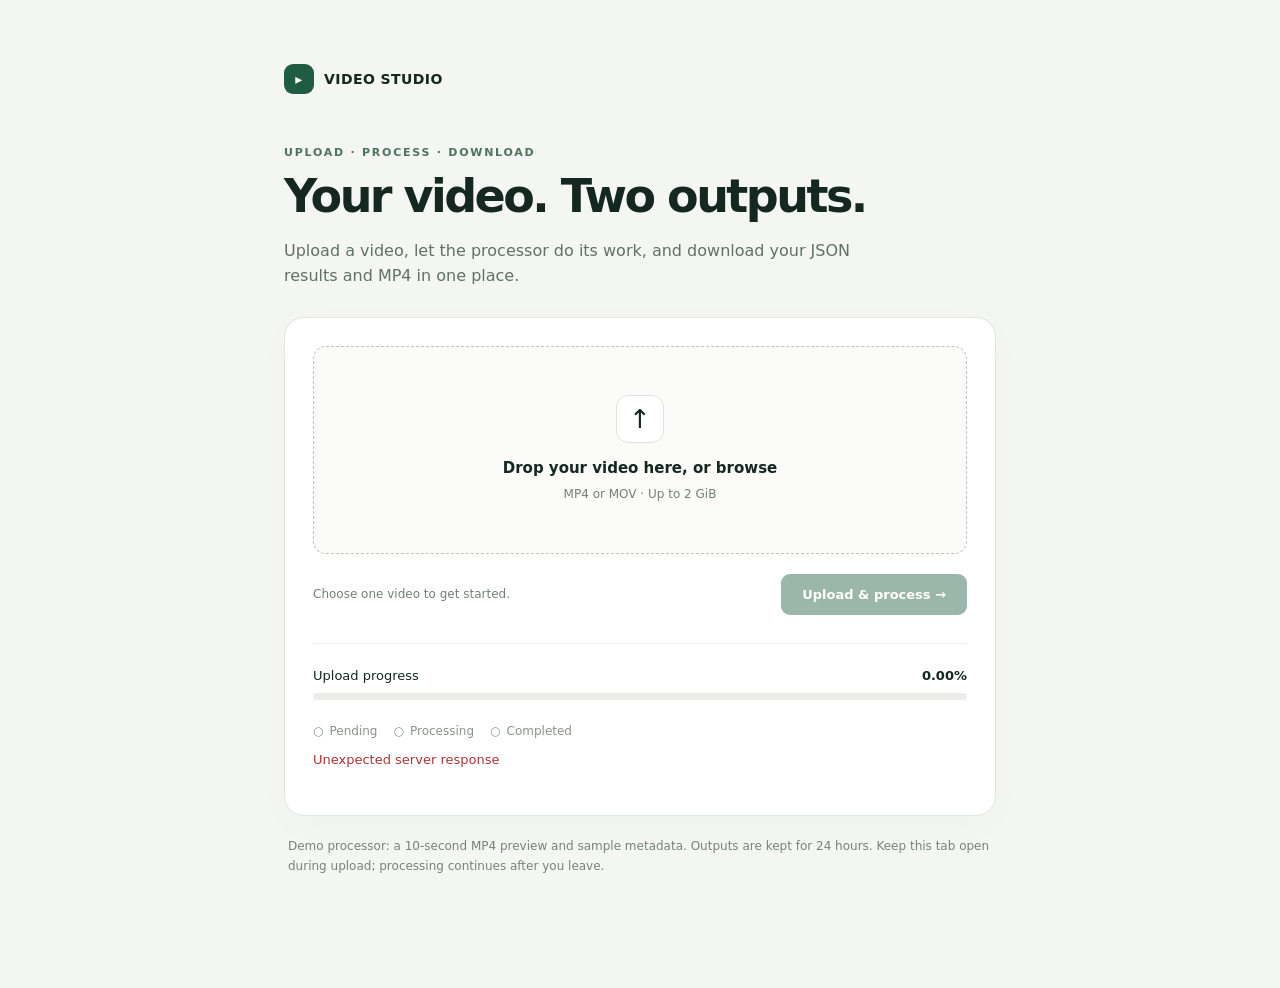
==== static/index.html @ fd56cc26 "changed all files" ====
<!doctype html>
<html lang="en">
<head>
  <meta charset="utf-8">
  <meta name="viewport" content="width=device-width, initial-scale=1">
  <meta name="color-scheme" content="light">
  <title>Video Studio</title>
  <style>
    :root{font-family:Inter,ui-sans-serif,system-ui,-apple-system,BlinkMacSystemFont,"Segoe UI",sans-serif;color:#142721;background:#f3f6f2;font-synthesis:none}
    *{box-sizing:border-box}body{margin:0}main{max-width:760px;margin:64px auto;padding:0 24px 48px}
    header{display:flex;align-items:center;gap:10px;font-size:14px;font-weight:700;letter-spacing:.03em;margin-bottom:52px}
    .mark{display:grid;place-items:center;width:30px;height:30px;background:#1f5d43;color:white;border-radius:9px}
    .eyebrow{font-size:11px;font-weight:700;letter-spacing:.16em;color:#4e735f;text-transform:uppercase}
    h1{font-size:clamp(32px,6vw,46px);letter-spacing:-.055em;line-height:1.1;margin:12px 0 16px;font-weight:650}
    .intro{color:#627069;font-size:16px;line-height:1.6;max-width:570px;margin:0 0 28px}
    .card{background:#fff;border:1px solid #dfe6df;border-radius:20px;padding:28px;box-shadow:0 10px 40px #18352205}
    .drop{display:flex;position:relative;flex-direction:column;align-items:center;justify-content:center;min-height:208px;padding:28px;text-align:center;border:1.5px dashed #b6c9ba;border-radius:13px;background:#fbfcfa;cursor:pointer;transition:background .15s,border-color .15s}
    .drop:hover,.drop.drag{background:#edf5ee;border-color:#1f5d43}.drop:focus-within{outline:3px solid #aacbb4;outline-offset:3px}
    .drop input{position:absolute;inset:0;opacity:0;cursor:pointer;width:100%;height:100%}.drop.disabled{opacity:.65;pointer-events:none}
    .upload-icon{font-size:26px;width:48px;height:48px;border:1px solid #dce6dc;border-radius:12px;display:grid;place-items:center;margin-bottom:16px;background:white}
    .drop strong{font-size:15px;font-weight:600;word-break:break-word}.muted{color:#748077;font-size:12px;line-height:1.6}.drop .muted{margin-top:8px}
    .row{display:flex;justify-content:space-between;align-items:center;gap:16px;margin-top:20px;flex-wrap:wrap}
    button,.download{border:0;background:#235f45;color:#fff;padding:13px 21px;border-radius:9px;font:inherit;font-size:13px;font-weight:600;cursor:pointer;text-decoration:none;display:inline-block}
    button:hover,.download:hover{background:#174a33}button:disabled{opacity:.45;cursor:not-allowed}button:focus-visible,a:focus-visible{outline:3px solid #85b99b;outline-offset:3px}
    #work{margin-top:28px;border-top:1px solid #edf0ec;padding-top:24px}.progress-label{font-size:13px;display:flex;justify-content:space-between;gap:12px;margin-bottom:10px}
    progress{appearance:none;width:100%;height:7px;border:0;display:block;border-radius:20px;overflow:hidden;background:#e9eee8}progress::-webkit-progress-bar{background:#e9eee8}progress::-webkit-progress-value{background:#397657;border-radius:20px}progress::-moz-progress-bar{background:#397657;border-radius:20px}
    .steps{display:flex;gap:16px;flex-wrap:wrap;margin:24px 0 12px;color:#8a948d;font-size:12px}.steps span::before{content:'○';margin-right:6px}.steps .active{color:#285e40;font-weight:650}.steps .done::before{content:'✓'}
    #status{font-size:13px;line-height:1.6;overflow-wrap:anywhere}#status.error{color:#ae3434}#downloads{display:flex;gap:10px;margin-top:20px;flex-wrap:wrap}.download.secondary{background:#edf3ed;color:#285d42}.download.secondary:hover{background:#ddeadd}
    #job{font:11px ui-monospace,monospace;color:#8b948e;overflow-wrap:anywhere;margin:16px 0 0}footer{font-size:12px;color:#77837a;line-height:1.7;margin-top:20px;padding:0 4px}
    [hidden]{display:none!important}@media(max-width:520px){main{margin-top:28px;padding:0 16px 32px}header{margin-bottom:36px}.card{padding:20px}.row button{width:100%}.row>.muted{order:2}.drop{min-height:190px}}
  </style>
</head>
<body>
<main>
  <header><span class="mark" aria-hidden="true">▸</span> VIDEO STUDIO</header>
  <p class="eyebrow">Upload · Process · Download</p>
  <h1>Your video. Two outputs.</h1>
  <p class="intro">Upload a video, let the processor do its work, and download your JSON results and MP4 in one place.</p>
  <section class="card" aria-label="Video upload">
    <label class="drop" id="drop">
      <span class="upload-icon" aria-hidden="true">↑</span>
      <strong id="filename">Drop your video here, or browse</strong>
      <span class="muted" id="filehint">MP4 or MOV · Up to 2 GiB</span>
      <input id="file" type="file" accept=".mp4,.mov,video/mp4,video/quicktime" aria-label="Choose an MP4 or MOV video">
    </label>
    <div class="row"><span class="muted" id="selection">Choose one video to get started.</span><button id="start" disabled>Upload & process →</button></div>
    <section id="work" hidden aria-label="Job progress">
      <div class="progress-label"><span id="upload-label">Upload progress</span><strong id="percentage">0.00%</strong></div>
      <progress id="bar" max="100" value="0" aria-label="Video upload progress"></progress>
      <div class="steps"><span id="pending">Pending</span><span id="processing">Processing</span><span id="completed">Completed</span></div>
      <div id="status" role="status" aria-live="polite"></div>
      <div id="downloads" hidden><a id="json" class="download secondary" download="result.json">↓ Download JSON</a><a id="mp4" class="download" download="processed_video.mp4">↓ Download MP4</a></div>
      <p id="job"></p>
    </section>
  </section>
  <footer>Demo processor: a 10-second MP4 preview and sample metadata. Outputs are kept for <span id="retention">24 hours</span>. Keep this tab open during upload; processing continues after you leave.</footer>
</main>
<script>
'use strict';
const $ = id => document.getElementById(id);
const sleep = ms => new Promise(resolve => setTimeout(resolve, ms));
let selected = null, busy = false, currentJob = null;
let limits = {max_upload_bytes: 2147483648, chunk_bytes: 10485760, retention_seconds:86400};
const storageKey = 'video-studio-job-v1';
function remember(value) { try { localStorage.setItem(storageKey, JSON.stringify(value)); } catch {} }
function recall() { try { return JSON.parse(localStorage.getItem(storageKey)); } catch { return null; } }
function forget() { try { localStorage.removeItem(storageKey); } catch {} }
function message(text, error=false) { $('status').textContent=text; $('status').className=error?'error':''; }
function percent(bytes,total) { const value=Math.min(100, bytes/total*100); $('bar').value=value; $('percentage').textContent=value.toFixed(2)+'%'; }
function setBusy(value) { busy=value; $('file').disabled=value; $('drop').classList.toggle('disabled',value); $('start').disabled=value||!selected; }
function step(state) { for(const name of ['pending','processing','completed']) { $(name).className=name===state?'active':''; } if(state==='completed') for(const name of ['pending','processing','completed']) $(name).classList.add('done'); }
function showJob(id) { currentJob=id; $('job').textContent='Job '+id; $('work').hidden=false; }
function choose(file) {
  if(busy||!file) return;
  $('work').hidden=false;
  if(!/\.(mp4|mov)$/i.test(file.name)||file.size===0||file.size>limits.max_upload_bytes) {
    selected=null; $('start').disabled=true; message('Choose a non-empty MP4 or MOV file up to 2 GiB.',true); return;
  }
  selected=file; $('filename').textContent=file.name; $('filehint').textContent=(file.size/1024**2).toFixed(2)+' MiB';
  $('selection').textContent='Ready to upload'; $('start').disabled=false;
  message('Ready to upload your video.');
}
$('file').addEventListener('change',event=>choose(event.target.files[0]));
for(const type of ['dragenter','dragover']) $('drop').addEventListener(type,event=>{event.preventDefault();if(!busy)$('drop').classList.add('drag');});
for(const type of ['dragleave','drop']) $('drop').addEventListener(type,event=>{event.preventDefault();$('drop').classList.remove('drag');});
$('drop').addEventListener('drop',event=>choose(event.dataTransfer.files[0]));
// Prevent dropping a file outside the box from navigating away from an active job.
window.addEventListener('dragover',event=>event.preventDefault());
window.addEventListener('drop',event=>event.preventDefault());
async function api(url,options={}) {
  const response=await fetch(url,{credentials:'same-origin',signal:AbortSignal.timeout(15000),...options});
  let body; try { body=await response.json(); } catch { body={detail:'Unexpected server response'}; }
  if(!response.ok) { const error=new Error(typeof body.detail==='string'?body.detail:'Request failed ('+response.status+')');error.status=response.status;throw error; }
  return body;
}
function sendChunk(file,id,offset,end) {
  return new Promise((resolve,reject)=>{
    const xhr=new XMLHttpRequest();
    xhr.open('POST','/api/upload?job_id='+encodeURIComponent(id)+'&offset='+offset);
    xhr.setRequestHeader('Content-Type','application/octet-stream');
    xhr.timeout=240000;
    xhr.upload.onprogress=event=>{if(event.lengthComputable)percent(offset+event.loaded,file.size);};
    xhr.onload=()=>{
      let result;try{result=JSON.parse(xhr.responseText);}catch{result={detail:'Unexpected upload response'};}
      if(xhr.status>=200&&xhr.status<300)resolve(result);
      else{const error=new Error(typeof result.detail==='string'?result.detail:'Upload rejected');error.status=xhr.status;reject(error);}
    };
    xhr.onerror=()=>reject(new Error('Network interrupted'));
    xhr.ontimeout=()=>reject(new Error('Upload chunk timed out'));
    xhr.send(file.slice(offset,end));
  });
}
async function uploadFile(file,id,initialOffset) {
  let offset=initialOffset, failures=0;
  while(offset<file.size) {
    percent(offset,file.size); message('Uploading your video…');
    try {
      const result=await sendChunk(file,id,offset,Math.min(offset+limits.chunk_bytes,file.size));
      offset=result.received; failures=0;
    } catch(error) {
      if(error.status&&error.status<500&&error.status!==409)throw error;
      if(++failures>5)throw new Error('Upload interrupted. Select the same file and click Retry upload to resume.');
      message('Connection interrupted. Checking saved bytes before retry '+failures+' of 5…');
      await sleep(Math.min(1000*2**failures,10000));
      // Response loss does not imply write failure: reconcile before resending bytes.
      try {
        const saved=await api('/api/status/'+id);
        if(saved.status==='failed')throw Object.assign(new Error(saved.error||'Upload failed'),{terminal:true});
        if(saved.phase!=='uploading')return;
        offset=saved.received;
      } catch(checkError) {
        if(checkError.terminal||checkError.status===404||checkError.status===401)throw checkError;
      }
    }
  }
  percent(file.size,file.size);
}
async function poll(id) {
  let failures=0;
  while(true) {
    try {
      const state=await api('/api/status/'+id); failures=0; step(state.status);
      if(state.phase==='uploading') {
        percent(state.received,state.size); message('Upload paused. Select the same file to resume from the saved position.');
        $('start').textContent='Resume upload →'; return;
      }
      percent(1,1); $('upload-label').textContent='Upload complete';
      if(state.status==='completed') {
        message('Completed. Both files are ready to download.'); $('downloads').hidden=false;
        $('json').href='/api/download/'+id+'/json'; $('mp4').href='/api/download/'+id+'/mp4';
        $('start').textContent='Upload another video →'; forget(); return;
      }
      if(state.status==='failed') {forget();throw Object.assign(new Error(state.error||'Processing failed'),{terminal:true});}
      message(state.status==='processing'?'Processing your video. You can leave this page and return later.':'Pending — waiting for the processor.');
    } catch(error) {
      if(error.terminal||error.status===401||error.status===404)throw error;
      if(++failures>15)throw new Error('Cannot reach the server. Reload this page to check the saved job.');
      message('Connection lost. Reconnecting to your job…');
    }
    await sleep(2000);
  }
}
$('start').addEventListener('click',async()=>{
  if(!selected||busy)return;
  setBusy(true);$('downloads').hidden=true;$('upload-label').textContent='Upload progress';step('pending');
  try {
    let saved=recall(), id, offset=0;
    // The user reselects the original file after reload; browsers cannot restore file access.
    if(saved&&saved.name===selected.name&&saved.size===selected.size&&saved.lastModified===selected.lastModified) {
      try {
        const state=await api('/api/status/'+saved.id);
        if(state.phase==='uploading'){id=saved.id;offset=state.received;}
        else if(state.status!=='failed'){showJob(saved.id);await poll(saved.id);return;}
      }
      catch(error){if(error.status!==404)throw error;}
    }
    if(!id) {
      const result=await api('/api/uploads',{method:'POST',headers:{'Content-Type':'application/json'},body:JSON.stringify({filename:selected.name,size:selected.size})});
      id=result.job_id;
    }
    remember({id,name:selected.name,size:selected.size,lastModified:selected.lastModified});showJob(id);
    await uploadFile(selected,id,offset);await poll(id);
  } catch(error) {message(error.message,true);$('start').textContent='Retry upload →';}
  finally {setBusy(false);}
});
(async()=>{
  try {
    limits=await api('/api/config');$('retention').textContent=(limits.retention_seconds/3600).toFixed(1).replace(/\.0$/,'')+' hours';
    const saved=recall();
    if(saved&&/^[0-9a-f-]{36}$/.test(saved.id)) {showJob(saved.id);setBusy(true);await poll(saved.id);}
  } catch(error) {if(error.status===404)forget();$('work').hidden=false;message(error.message,true);}
  finally {setBusy(false);}
})();
</script>
</body>
</html>
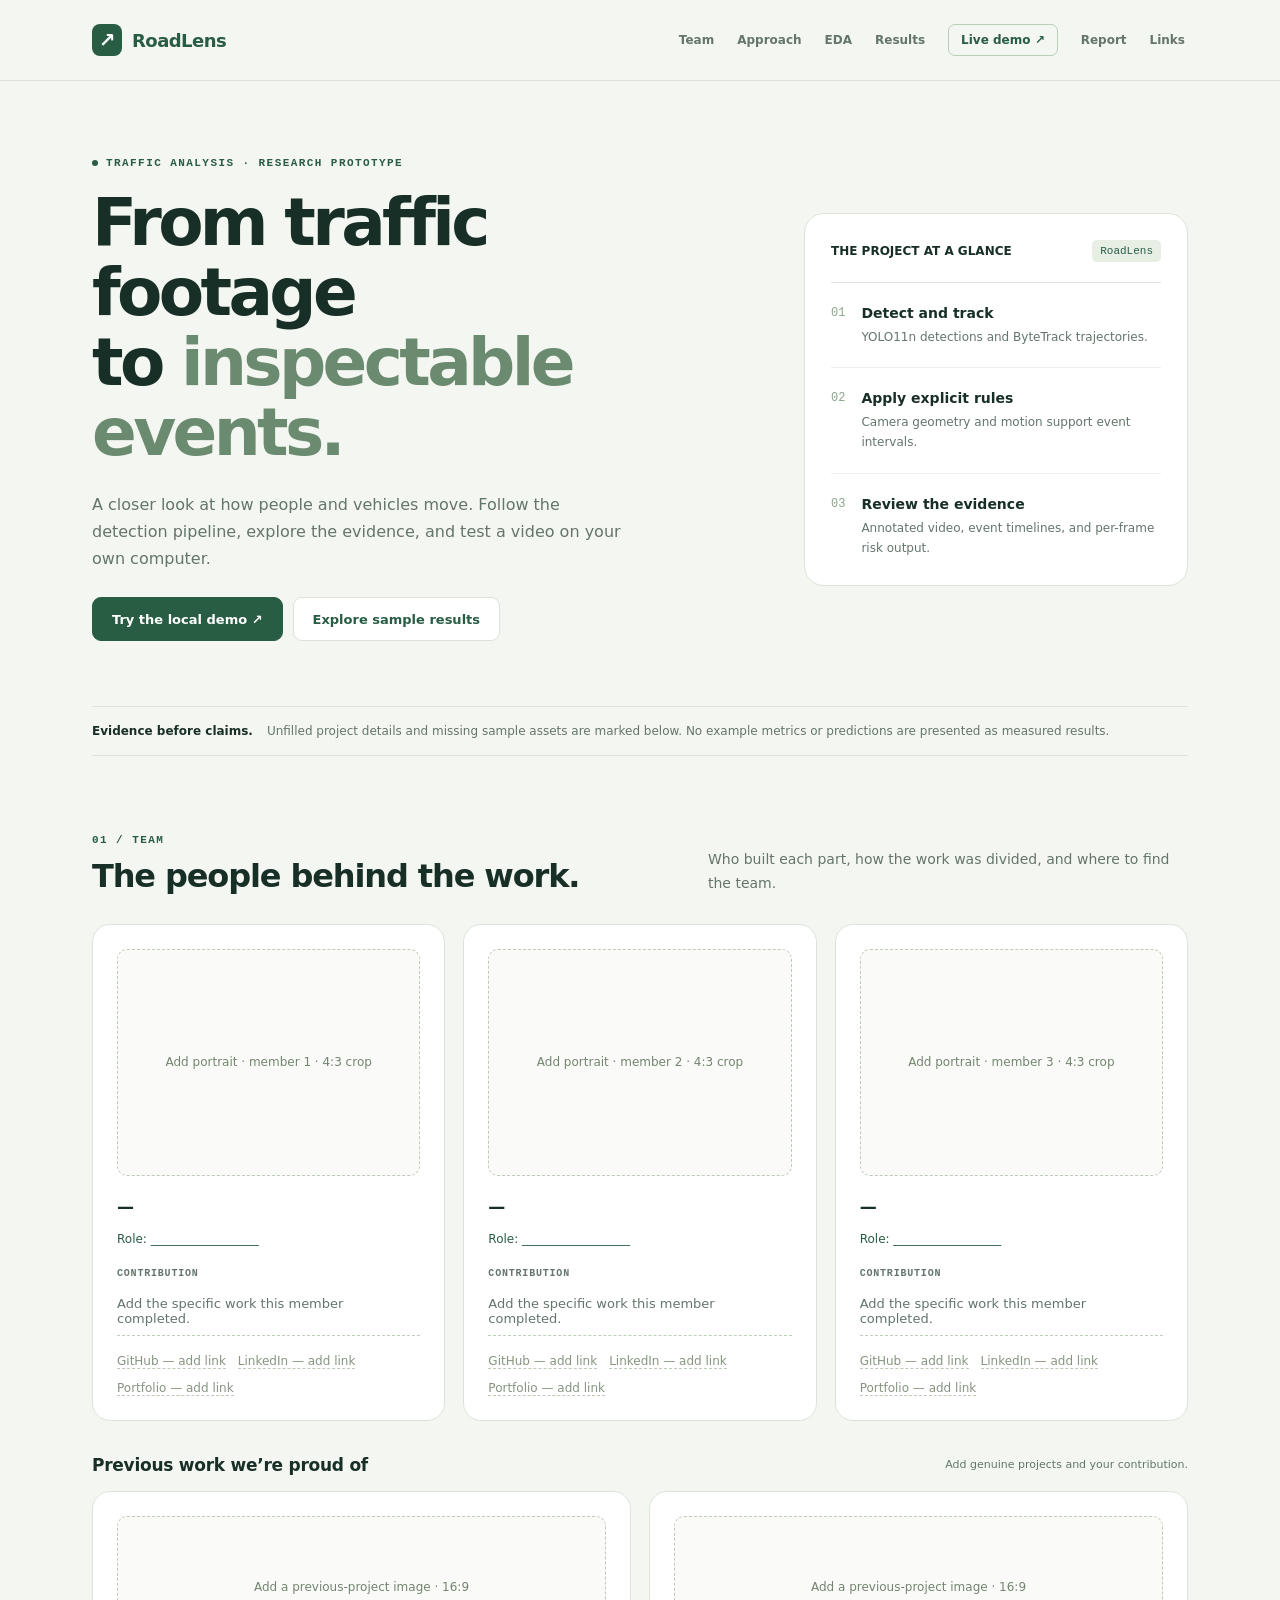
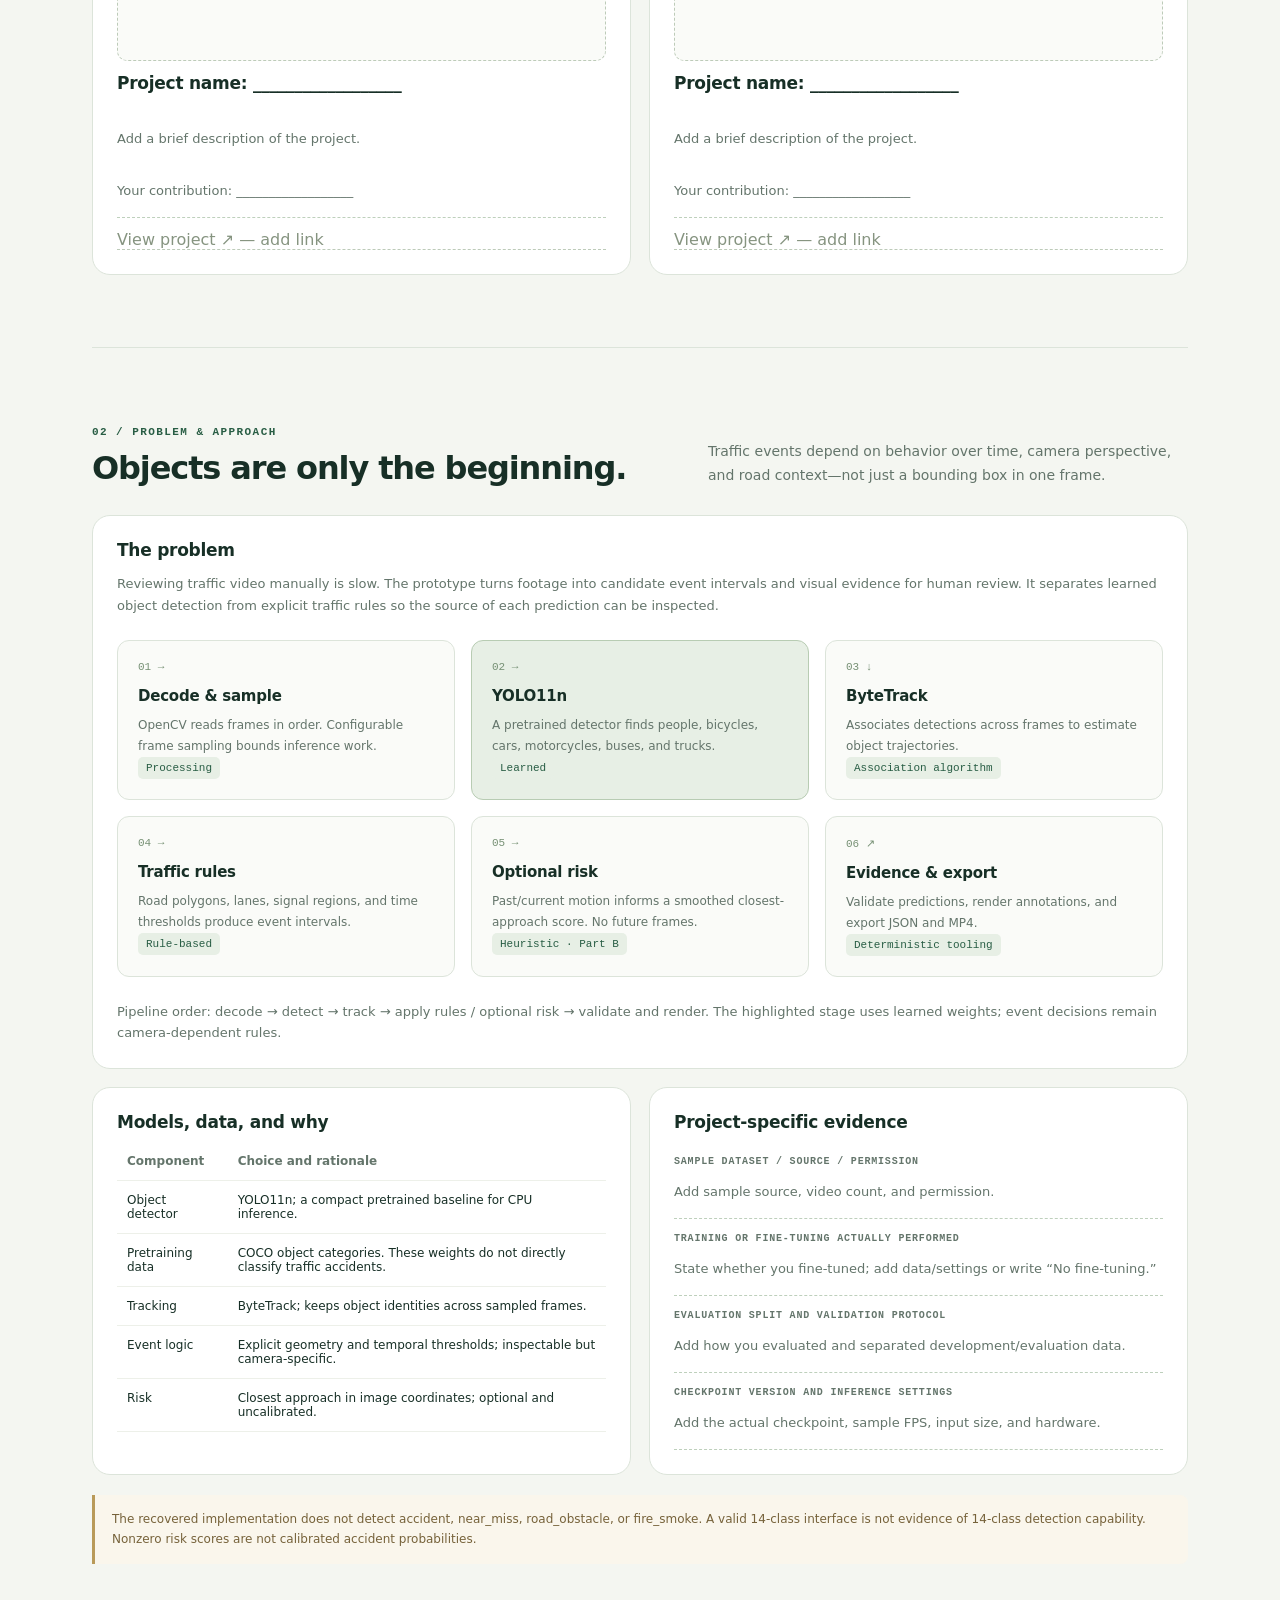
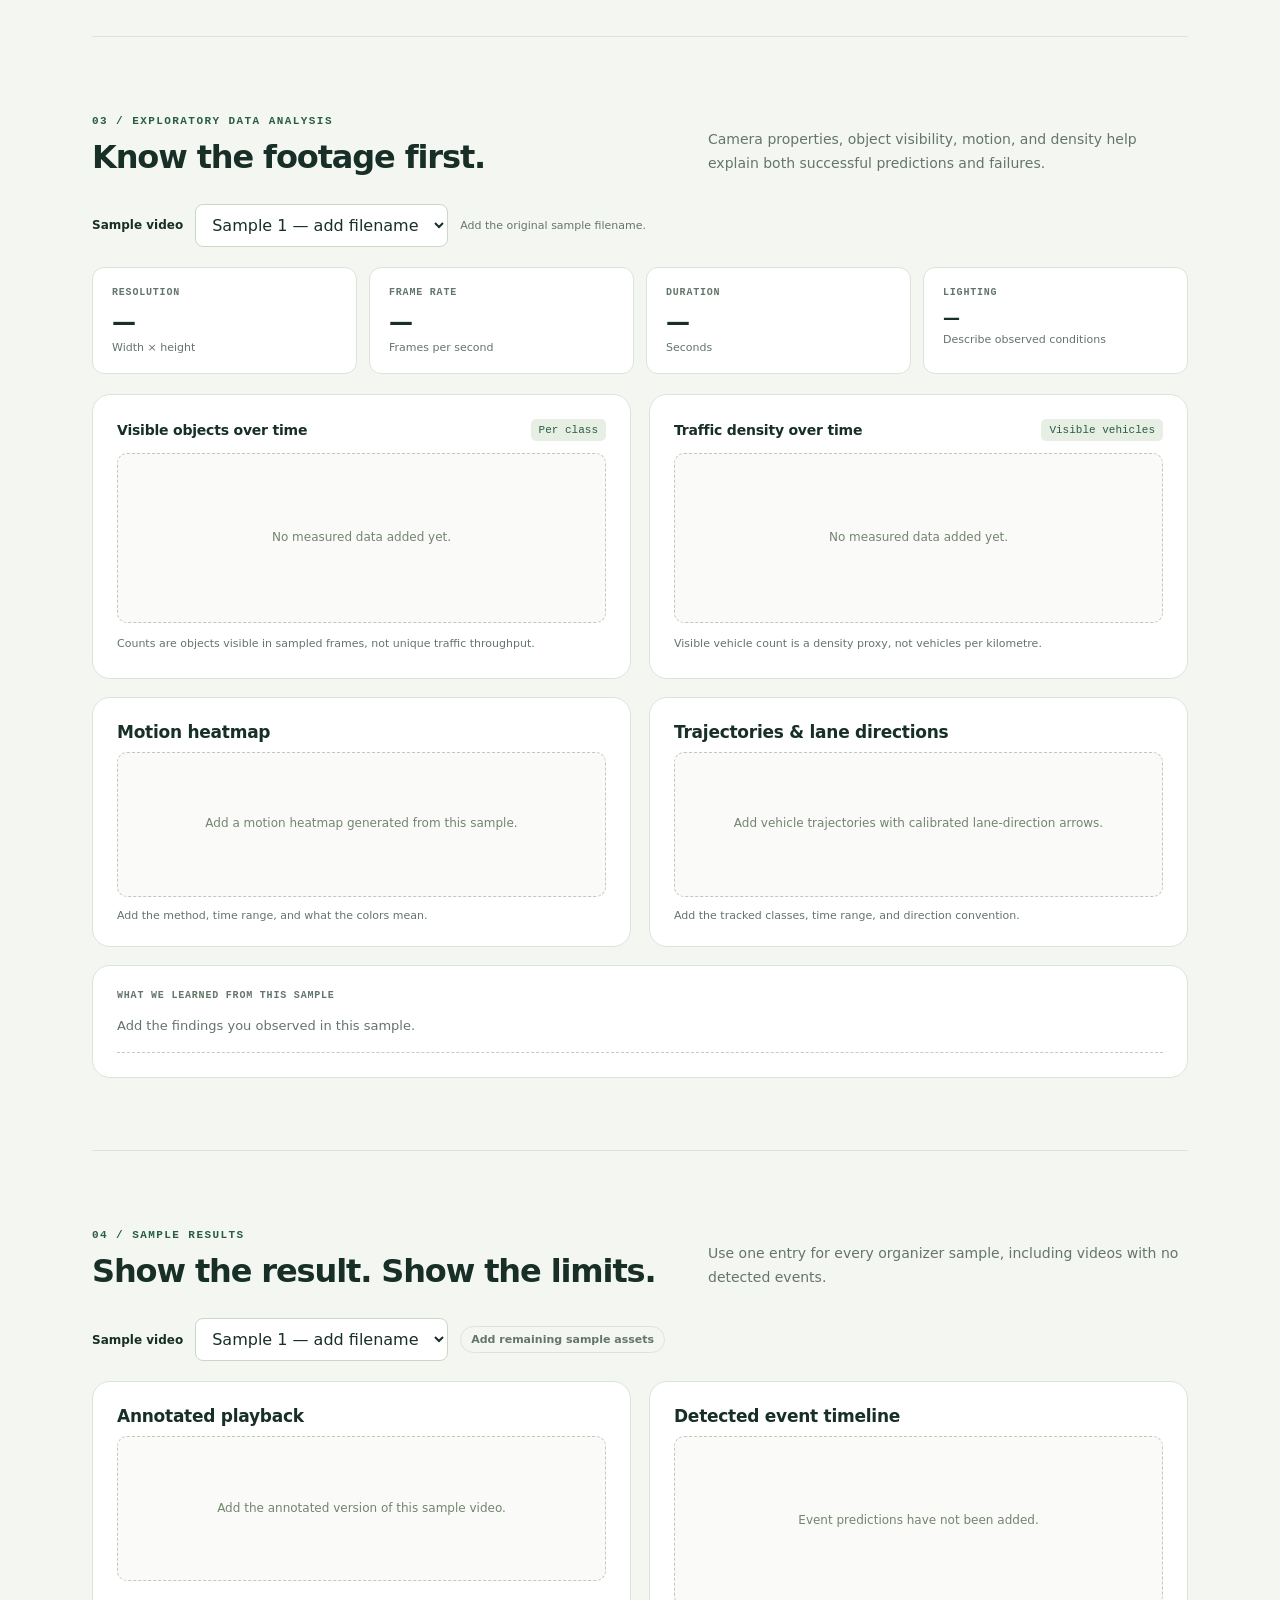
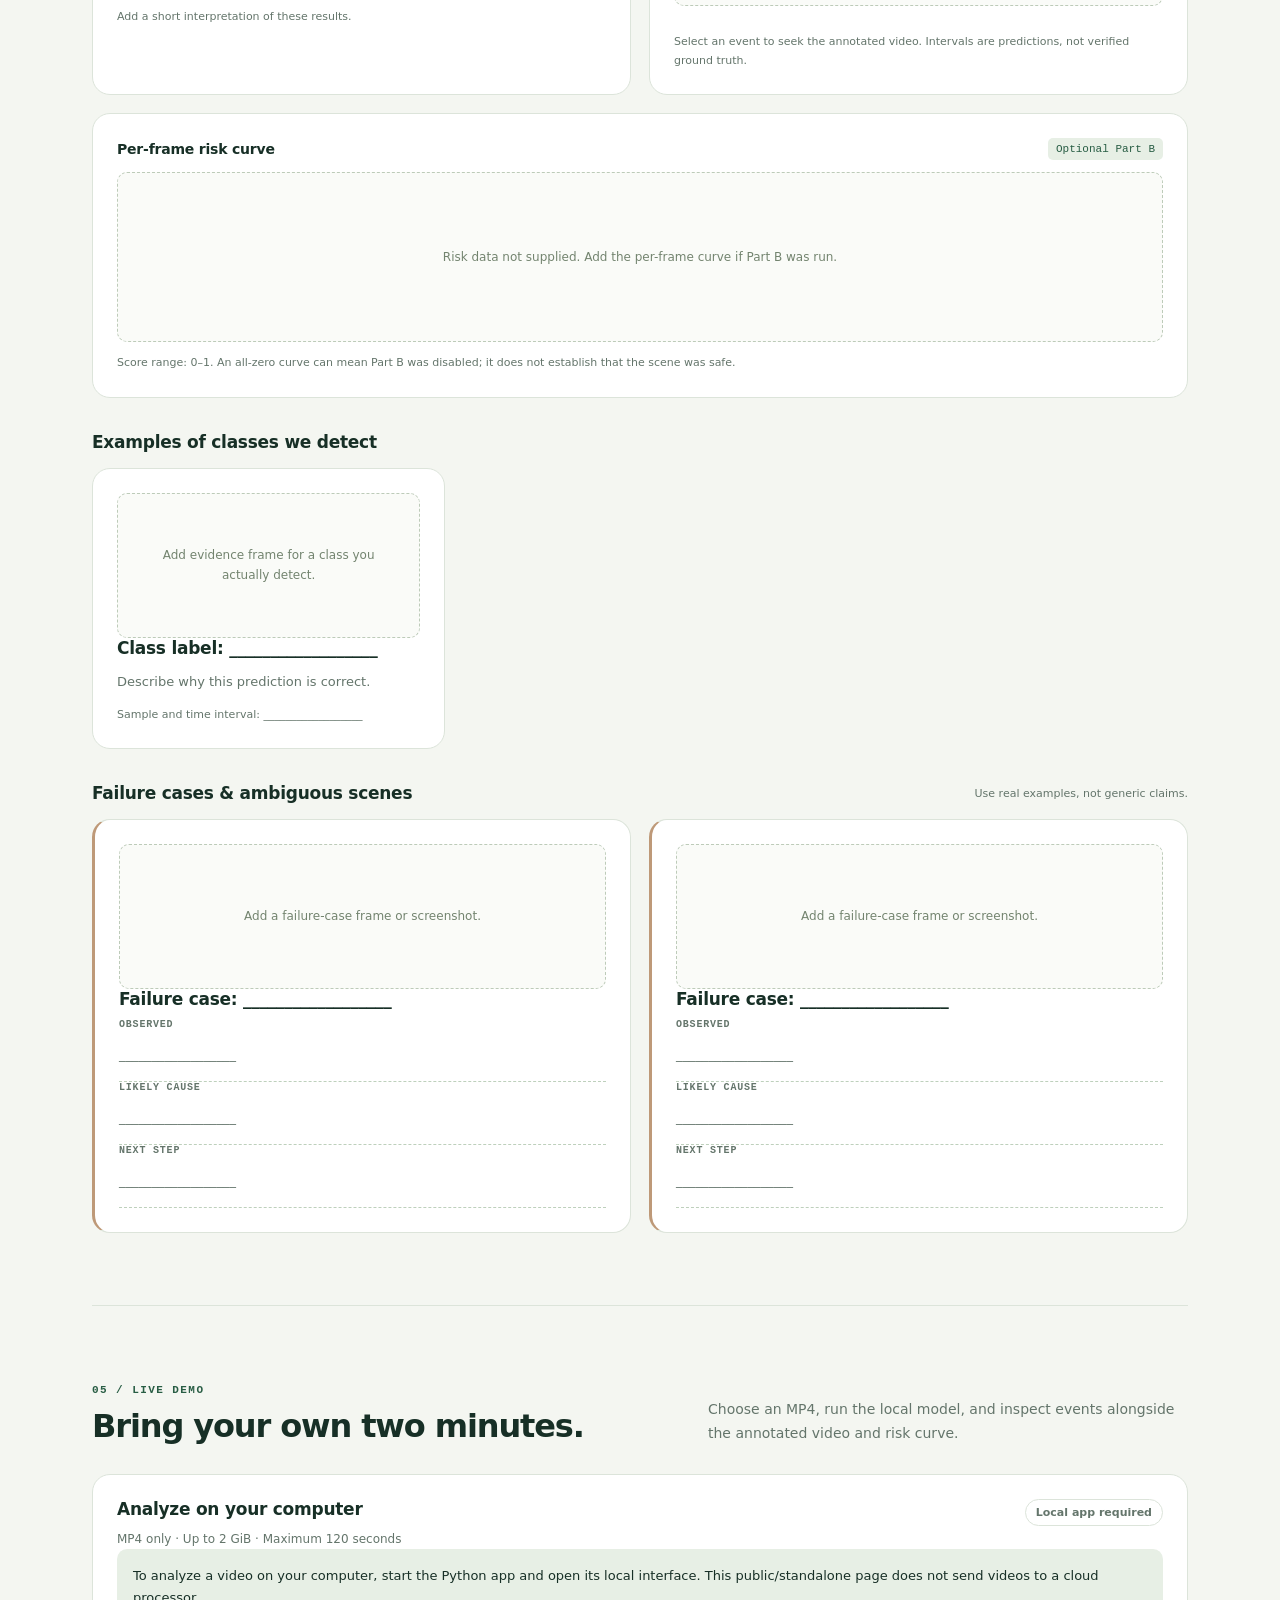
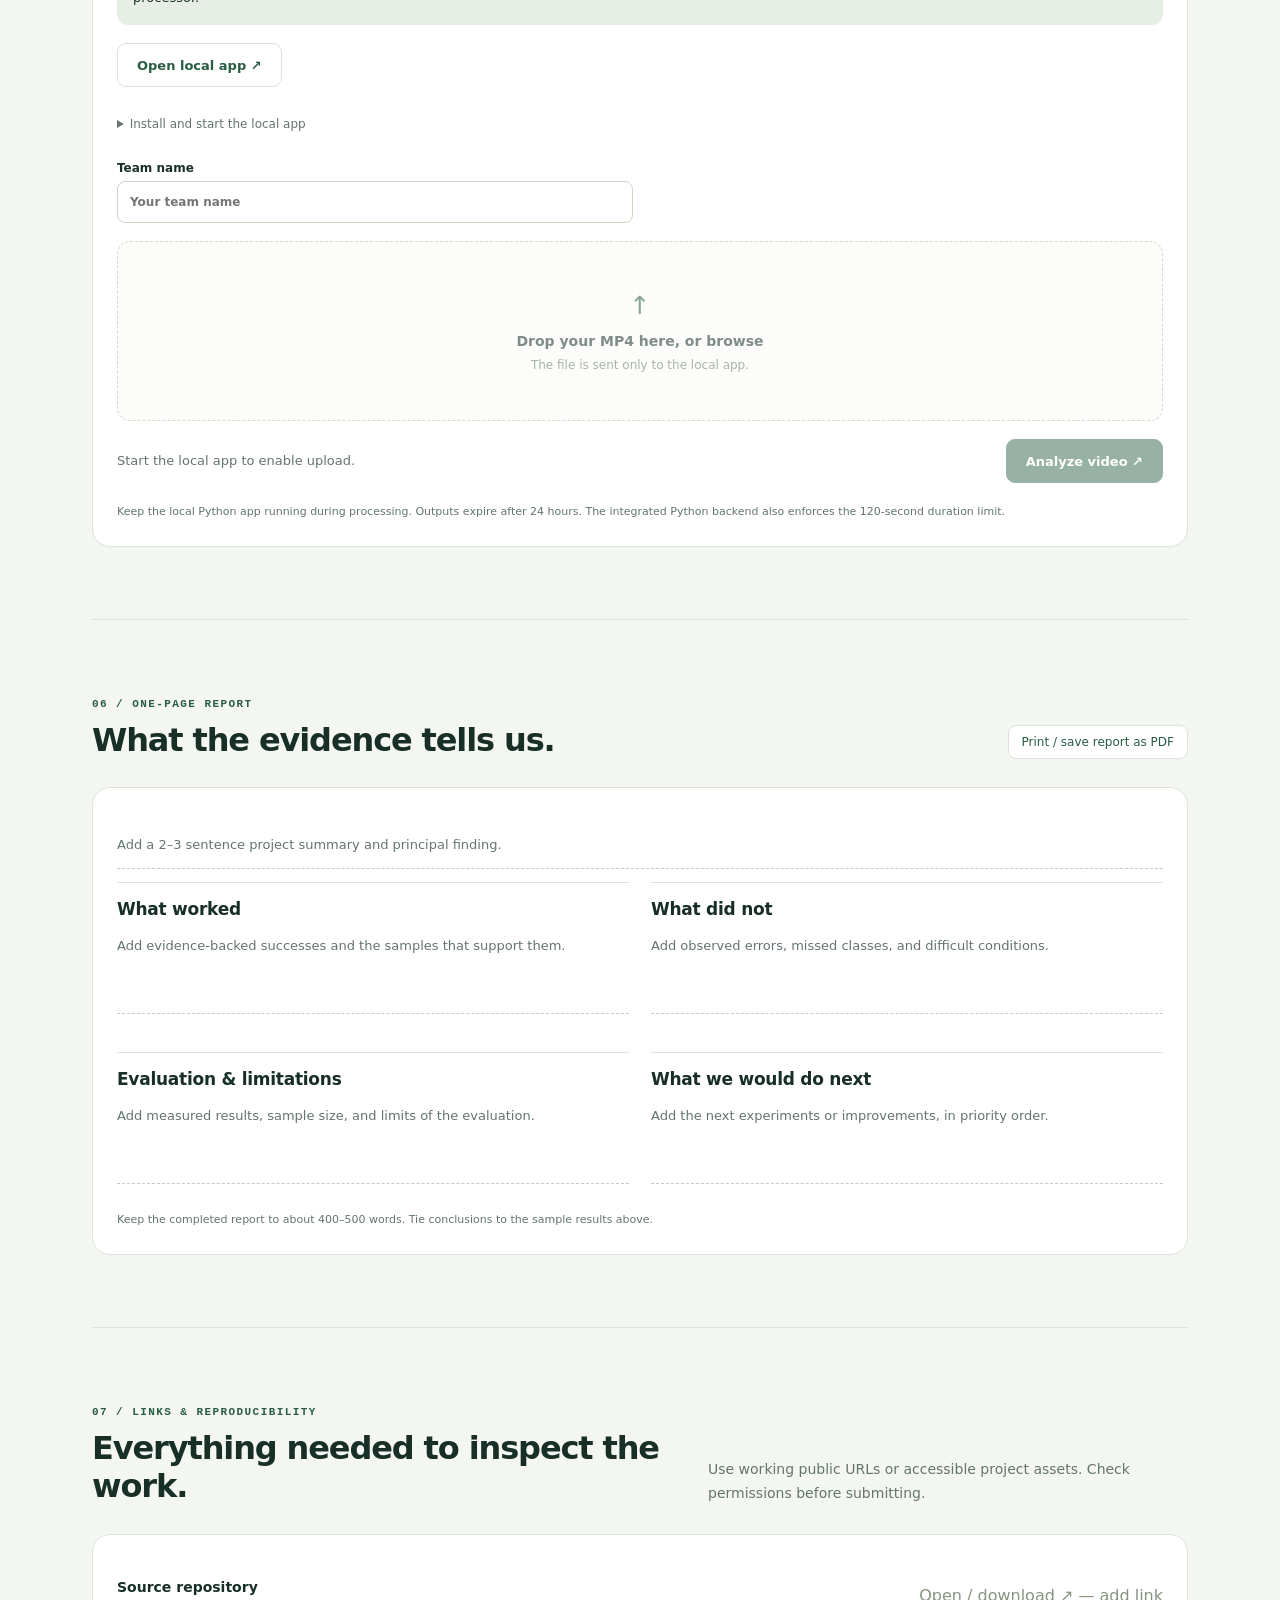
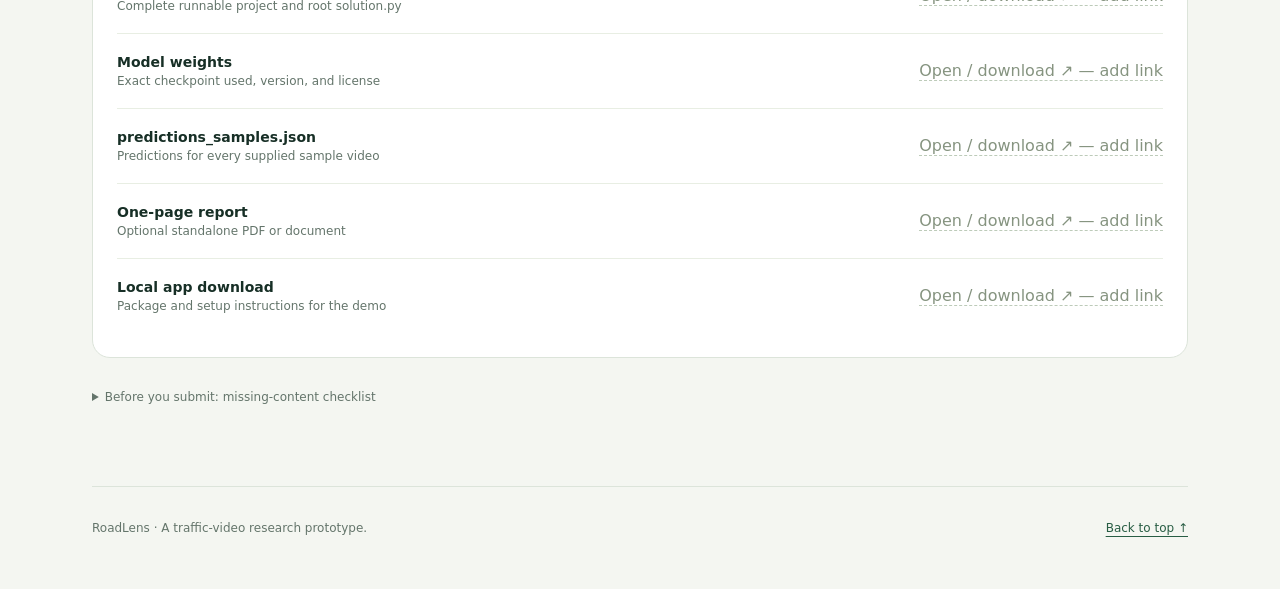
==== commit 469b8d9f: "changed index.html" ====
--- a/static/index.html
+++ b/static/index.html
@@ -1,196 +1,3130 @@
 <!doctype html>
 <html lang="en">
-<head>
-  <meta charset="utf-8">
-  <meta name="viewport" content="width=device-width, initial-scale=1">
-  <meta name="color-scheme" content="light">
-  <title>Video Studio</title>
-  <style>
-    :root{font-family:Inter,ui-sans-serif,system-ui,-apple-system,BlinkMacSystemFont,"Segoe UI",sans-serif;color:#142721;background:#f3f6f2;font-synthesis:none}
-    *{box-sizing:border-box}body{margin:0}main{max-width:760px;margin:64px auto;padding:0 24px 48px}
-    header{display:flex;align-items:center;gap:10px;font-size:14px;font-weight:700;letter-spacing:.03em;margin-bottom:52px}
-    .mark{display:grid;place-items:center;width:30px;height:30px;background:#1f5d43;color:white;border-radius:9px}
-    .eyebrow{font-size:11px;font-weight:700;letter-spacing:.16em;color:#4e735f;text-transform:uppercase}
-    h1{font-size:clamp(32px,6vw,46px);letter-spacing:-.055em;line-height:1.1;margin:12px 0 16px;font-weight:650}
-    .intro{color:#627069;font-size:16px;line-height:1.6;max-width:570px;margin:0 0 28px}
-    .card{background:#fff;border:1px solid #dfe6df;border-radius:20px;padding:28px;box-shadow:0 10px 40px #18352205}
-    .drop{display:flex;position:relative;flex-direction:column;align-items:center;justify-content:center;min-height:208px;padding:28px;text-align:center;border:1.5px dashed #b6c9ba;border-radius:13px;background:#fbfcfa;cursor:pointer;transition:background .15s,border-color .15s}
-    .drop:hover,.drop.drag{background:#edf5ee;border-color:#1f5d43}.drop:focus-within{outline:3px solid #aacbb4;outline-offset:3px}
-    .drop input{position:absolute;inset:0;opacity:0;cursor:pointer;width:100%;height:100%}.drop.disabled{opacity:.65;pointer-events:none}
-    .upload-icon{font-size:26px;width:48px;height:48px;border:1px solid #dce6dc;border-radius:12px;display:grid;place-items:center;margin-bottom:16px;background:white}
-    .drop strong{font-size:15px;font-weight:600;word-break:break-word}.muted{color:#748077;font-size:12px;line-height:1.6}.drop .muted{margin-top:8px}
-    .row{display:flex;justify-content:space-between;align-items:center;gap:16px;margin-top:20px;flex-wrap:wrap}
-    button,.download{border:0;background:#235f45;color:#fff;padding:13px 21px;border-radius:9px;font:inherit;font-size:13px;font-weight:600;cursor:pointer;text-decoration:none;display:inline-block}
-    button:hover,.download:hover{background:#174a33}button:disabled{opacity:.45;cursor:not-allowed}button:focus-visible,a:focus-visible{outline:3px solid #85b99b;outline-offset:3px}
-    #work{margin-top:28px;border-top:1px solid #edf0ec;padding-top:24px}.progress-label{font-size:13px;display:flex;justify-content:space-between;gap:12px;margin-bottom:10px}
-    progress{appearance:none;width:100%;height:7px;border:0;display:block;border-radius:20px;overflow:hidden;background:#e9eee8}progress::-webkit-progress-bar{background:#e9eee8}progress::-webkit-progress-value{background:#397657;border-radius:20px}progress::-moz-progress-bar{background:#397657;border-radius:20px}
-    .steps{display:flex;gap:16px;flex-wrap:wrap;margin:24px 0 12px;color:#8a948d;font-size:12px}.steps span::before{content:'○';margin-right:6px}.steps .active{color:#285e40;font-weight:650}.steps .done::before{content:'✓'}
-    #status{font-size:13px;line-height:1.6;overflow-wrap:anywhere}#status.error{color:#ae3434}#downloads{display:flex;gap:10px;margin-top:20px;flex-wrap:wrap}.download.secondary{background:#edf3ed;color:#285d42}.download.secondary:hover{background:#ddeadd}
-    #job{font:11px ui-monospace,monospace;color:#8b948e;overflow-wrap:anywhere;margin:16px 0 0}footer{font-size:12px;color:#77837a;line-height:1.7;margin-top:20px;padding:0 4px}
-    [hidden]{display:none!important}@media(max-width:520px){main{margin-top:28px;padding:0 16px 32px}header{margin-bottom:36px}.card{padding:20px}.row button{width:100%}.row>.muted{order:2}.drop{min-height:190px}}
-  </style>
-</head>
-<body>
-<main>
-  <header><span class="mark" aria-hidden="true">▸</span> VIDEO STUDIO</header>
-  <p class="eyebrow">Upload · Process · Download</p>
-  <h1>Your video. Two outputs.</h1>
-  <p class="intro">Upload a video, let the processor do its work, and download your JSON results and MP4 in one place.</p>
-  <section class="card" aria-label="Video upload">
-    <label class="drop" id="drop">
-      <span class="upload-icon" aria-hidden="true">↑</span>
-      <strong id="filename">Drop your video here, or browse</strong>
-      <span class="muted" id="filehint">MP4 or MOV · Up to 2 GiB</span>
-      <input id="file" type="file" accept=".mp4,.mov,video/mp4,video/quicktime" aria-label="Choose an MP4 or MOV video">
-    </label>
-    <div class="row"><span class="muted" id="selection">Choose one video to get started.</span><button id="start" disabled>Upload & process →</button></div>
-    <section id="work" hidden aria-label="Job progress">
-      <div class="progress-label"><span id="upload-label">Upload progress</span><strong id="percentage">0.00%</strong></div>
-      <progress id="bar" max="100" value="0" aria-label="Video upload progress"></progress>
-      <div class="steps"><span id="pending">Pending</span><span id="processing">Processing</span><span id="completed">Completed</span></div>
-      <div id="status" role="status" aria-live="polite"></div>
-      <div id="downloads" hidden><a id="json" class="download secondary" download="result.json">↓ Download JSON</a><a id="mp4" class="download" download="processed_video.mp4">↓ Download MP4</a></div>
-      <p id="job"></p>
-    </section>
-  </section>
-  <footer>Demo processor: a 10-second MP4 preview and sample metadata. Outputs are kept for <span id="retention">24 hours</span>. Keep this tab open during upload; processing continues after you leave.</footer>
-</main>
-<script>
-'use strict';
-const $ = id => document.getElementById(id);
-const sleep = ms => new Promise(resolve => setTimeout(resolve, ms));
-let selected = null, busy = false, currentJob = null;
-let limits = {max_upload_bytes: 2147483648, chunk_bytes: 10485760, retention_seconds:86400};
-const storageKey = 'video-studio-job-v1';
-function remember(value) { try { localStorage.setItem(storageKey, JSON.stringify(value)); } catch {} }
-function recall() { try { return JSON.parse(localStorage.getItem(storageKey)); } catch { return null; } }
-function forget() { try { localStorage.removeItem(storageKey); } catch {} }
-function message(text, error=false) { $('status').textContent=text; $('status').className=error?'error':''; }
-function percent(bytes,total) { const value=Math.min(100, bytes/total*100); $('bar').value=value; $('percentage').textContent=value.toFixed(2)+'%'; }
-function setBusy(value) { busy=value; $('file').disabled=value; $('drop').classList.toggle('disabled',value); $('start').disabled=value||!selected; }
-function step(state) { for(const name of ['pending','processing','completed']) { $(name).className=name===state?'active':''; } if(state==='completed') for(const name of ['pending','processing','completed']) $(name).classList.add('done'); }
-function showJob(id) { currentJob=id; $('job').textContent='Job '+id; $('work').hidden=false; }
-function choose(file) {
-  if(busy||!file) return;
-  $('work').hidden=false;
-  if(!/\.(mp4|mov)$/i.test(file.name)||file.size===0||file.size>limits.max_upload_bytes) {
-    selected=null; $('start').disabled=true; message('Choose a non-empty MP4 or MOV file up to 2 GiB.',true); return;
-  }
-  selected=file; $('filename').textContent=file.name; $('filehint').textContent=(file.size/1024**2).toFixed(2)+' MiB';
-  $('selection').textContent='Ready to upload'; $('start').disabled=false;
-  message('Ready to upload your video.');
-}
-$('file').addEventListener('change',event=>choose(event.target.files[0]));
-for(const type of ['dragenter','dragover']) $('drop').addEventListener(type,event=>{event.preventDefault();if(!busy)$('drop').classList.add('drag');});
-for(const type of ['dragleave','drop']) $('drop').addEventListener(type,event=>{event.preventDefault();$('drop').classList.remove('drag');});
-$('drop').addEventListener('drop',event=>choose(event.dataTransfer.files[0]));
-// Prevent dropping a file outside the box from navigating away from an active job.
-window.addEventListener('dragover',event=>event.preventDefault());
-window.addEventListener('drop',event=>event.preventDefault());
-async function api(url,options={}) {
-  const response=await fetch(url,{credentials:'same-origin',signal:AbortSignal.timeout(15000),...options});
-  let body; try { body=await response.json(); } catch { body={detail:'Unexpected server response'}; }
-  if(!response.ok) { const error=new Error(typeof body.detail==='string'?body.detail:'Request failed ('+response.status+')');error.status=response.status;throw error; }
-  return body;
-}
-function sendChunk(file,id,offset,end) {
-  return new Promise((resolve,reject)=>{
-    const xhr=new XMLHttpRequest();
-    xhr.open('POST','/api/upload?job_id='+encodeURIComponent(id)+'&offset='+offset);
-    xhr.setRequestHeader('Content-Type','application/octet-stream');
-    xhr.timeout=240000;
-    xhr.upload.onprogress=event=>{if(event.lengthComputable)percent(offset+event.loaded,file.size);};
-    xhr.onload=()=>{
-      let result;try{result=JSON.parse(xhr.responseText);}catch{result={detail:'Unexpected upload response'};}
-      if(xhr.status>=200&&xhr.status<300)resolve(result);
-      else{const error=new Error(typeof result.detail==='string'?result.detail:'Upload rejected');error.status=xhr.status;reject(error);}
-    };
-    xhr.onerror=()=>reject(new Error('Network interrupted'));
-    xhr.ontimeout=()=>reject(new Error('Upload chunk timed out'));
-    xhr.send(file.slice(offset,end));
-  });
-}
-async function uploadFile(file,id,initialOffset) {
-  let offset=initialOffset, failures=0;
-  while(offset<file.size) {
-    percent(offset,file.size); message('Uploading your video…');
-    try {
-      const result=await sendChunk(file,id,offset,Math.min(offset+limits.chunk_bytes,file.size));
-      offset=result.received; failures=0;
-    } catch(error) {
-      if(error.status&&error.status<500&&error.status!==409)throw error;
-      if(++failures>5)throw new Error('Upload interrupted. Select the same file and click Retry upload to resume.');
-      message('Connection interrupted. Checking saved bytes before retry '+failures+' of 5…');
-      await sleep(Math.min(1000*2**failures,10000));
-      // Response loss does not imply write failure: reconcile before resending bytes.
-      try {
-        const saved=await api('/api/status/'+id);
-        if(saved.status==='failed')throw Object.assign(new Error(saved.error||'Upload failed'),{terminal:true});
-        if(saved.phase!=='uploading')return;
-        offset=saved.received;
-      } catch(checkError) {
-        if(checkError.terminal||checkError.status===404||checkError.status===401)throw checkError;
-      }
-    }
-  }
-  percent(file.size,file.size);
-}
-async function poll(id) {
-  let failures=0;
-  while(true) {
-    try {
-      const state=await api('/api/status/'+id); failures=0; step(state.status);
-      if(state.phase==='uploading') {
-        percent(state.received,state.size); message('Upload paused. Select the same file to resume from the saved position.');
-        $('start').textContent='Resume upload →'; return;
-      }
-      percent(1,1); $('upload-label').textContent='Upload complete';
-      if(state.status==='completed') {
-        message('Completed. Both files are ready to download.'); $('downloads').hidden=false;
-        $('json').href='/api/download/'+id+'/json'; $('mp4').href='/api/download/'+id+'/mp4';
-        $('start').textContent='Upload another video →'; forget(); return;
-      }
-      if(state.status==='failed') {forget();throw Object.assign(new Error(state.error||'Processing failed'),{terminal:true});}
-      message(state.status==='processing'?'Processing your video. You can leave this page and return later.':'Pending — waiting for the processor.');
-    } catch(error) {
-      if(error.terminal||error.status===401||error.status===404)throw error;
-      if(++failures>15)throw new Error('Cannot reach the server. Reload this page to check the saved job.');
-      message('Connection lost. Reconnecting to your job…');
-    }
-    await sleep(2000);
-  }
-}
-$('start').addEventListener('click',async()=>{
-  if(!selected||busy)return;
-  setBusy(true);$('downloads').hidden=true;$('upload-label').textContent='Upload progress';step('pending');
-  try {
-    let saved=recall(), id, offset=0;
-    // The user reselects the original file after reload; browsers cannot restore file access.
-    if(saved&&saved.name===selected.name&&saved.size===selected.size&&saved.lastModified===selected.lastModified) {
-      try {
-        const state=await api('/api/status/'+saved.id);
-        if(state.phase==='uploading'){id=saved.id;offset=state.received;}
-        else if(state.status!=='failed'){showJob(saved.id);await poll(saved.id);return;}
-      }
-      catch(error){if(error.status!==404)throw error;}
-    }
-    if(!id) {
-      const result=await api('/api/uploads',{method:'POST',headers:{'Content-Type':'application/json'},body:JSON.stringify({filename:selected.name,size:selected.size})});
-      id=result.job_id;
-    }
-    remember({id,name:selected.name,size:selected.size,lastModified:selected.lastModified});showJob(id);
-    await uploadFile(selected,id,offset);await poll(id);
-  } catch(error) {message(error.message,true);$('start').textContent='Retry upload →';}
-  finally {setBusy(false);}
-});
-(async()=>{
-  try {
-    limits=await api('/api/config');$('retention').textContent=(limits.retention_seconds/3600).toFixed(1).replace(/\.0$/,'')+' hours';
-    const saved=recall();
-    if(saved&&/^[0-9a-f-]{36}$/.test(saved.id)) {showJob(saved.id);setBusy(true);await poll(saved.id);}
-  } catch(error) {if(error.status===404)forget();$('work').hidden=false;message(error.message,true);}
-  finally {setBusy(false);}
-})();
-</script>
-</body>
+  <head>
+    <meta charset="utf-8" />
+    <meta name="viewport" content="width=device-width,initial-scale=1" />
+    <meta name="color-scheme" content="light" />
+    <meta
+      name="description"
+      content="RoadLens traffic-video analysis: team, methodology, exploratory analysis, sample results, local demo, and report."
+    />
+    <title>RoadLens · Traffic video, explained</title>
+    <style>
+      :root {
+        --paper: #f4f6f1;
+        --white: #fff;
+        --ink: #172f26;
+        --muted: #64756b;
+        --line: #dce4da;
+        --green: #285d44;
+        --light: #e7efe5;
+        --gold: #bc8c43;
+        --danger: #a63835;
+        --radius: 18px;
+        font-family:
+          Inter,
+          ui-sans-serif,
+          system-ui,
+          -apple-system,
+          BlinkMacSystemFont,
+          "Segoe UI",
+          sans-serif;
+        color: var(--ink);
+        background: var(--paper);
+        font-synthesis: none;
+      }
+      * {
+        box-sizing: border-box;
+      }
+      html {
+        scroll-behavior: smooth;
+        scroll-padding-top: 100px;
+      }
+      body {
+        margin: 0;
+      }
+      a {
+        color: var(--green);
+        text-underline-offset: 4px;
+      }
+      button,
+      input,
+      select,
+      textarea {
+        font: inherit;
+      }
+      button,
+      a,
+      input,
+      select,
+      textarea,
+      summary {
+        -webkit-tap-highlight-color: transparent;
+      }
+      button:focus-visible,
+      a:focus-visible,
+      input:focus-visible,
+      select:focus-visible,
+      textarea:focus-visible,
+      summary:focus-visible {
+        outline: 3px solid #95bd99;
+        outline-offset: 4px;
+      }
+      button {
+        cursor: pointer;
+      }
+      button:disabled {
+        cursor: not-allowed;
+        opacity: 0.48;
+      }
+      [hidden] {
+        display: none !important;
+      }
+      .wrap {
+        max-width: 1160px;
+        margin: auto;
+        padding: 0 32px;
+      }
+      .skip {
+        position: absolute;
+        left: 12px;
+        top: -60px;
+        z-index: 99;
+        background: white;
+        padding: 12px;
+      }
+      .skip:focus {
+        top: 12px;
+      }
+      .topbar {
+        position: sticky;
+        top: 0;
+        z-index: 20;
+        background: rgba(244, 246, 241, 0.96);
+        border-bottom: 1px solid var(--line);
+      }
+      .navrow {
+        display: flex;
+        justify-content: space-between;
+        align-items: center;
+        gap: 30px;
+        min-height: 80px;
+      }
+      .brand {
+        display: flex;
+        align-items: center;
+        gap: 10px;
+        text-decoration: none;
+        font-weight: 750;
+        letter-spacing: -0.03em;
+        font-size: 18px;
+        white-space: nowrap;
+      }
+      .mark {
+        display: grid;
+        place-items: center;
+        width: 30px;
+        height: 32px;
+        background: var(--green);
+        color: white;
+        border-radius: 8px;
+        font-size: 20px;
+      }
+      .navlinks {
+        display: flex;
+        gap: 23px;
+        align-items: center;
+        overflow: auto;
+        padding: 12px 3px;
+      }
+      .navlinks a {
+        font-size: 12px;
+        font-weight: 650;
+        text-decoration: none;
+        white-space: nowrap;
+        color: var(--muted);
+      }
+      .navlinks a:hover {
+        color: var(--ink);
+      }
+      .navlinks .nav-demo {
+        color: var(--green);
+        border: 1px solid #bbceb9;
+        border-radius: 7px;
+        padding: 8px 12px;
+      }
+      .hero {
+        padding: 76px 0 65px;
+        display: grid;
+        grid-template-columns: 1.25fr 0.75fr;
+        gap: 72px;
+        align-items: center;
+      }
+      .eyebrow,
+      .section-number {
+        font:
+          650 11px ui-monospace,
+          SFMono-Regular,
+          Consolas,
+          monospace;
+        letter-spacing: 0.13em;
+        text-transform: uppercase;
+        color: var(--green);
+      }
+      .eyebrow {
+        display: flex;
+        gap: 8px;
+        align-items: center;
+      }
+      .dot {
+        width: 6px;
+        height: 6px;
+        background: var(--green);
+        border-radius: 50%;
+      }
+      h1 {
+        font-size: clamp(38px, 5.5vw, 66px);
+        letter-spacing: -0.055em;
+        font-weight: 620;
+        line-height: 1.06;
+        margin: 19px 0 23px;
+      }
+      h1 span {
+        color: #6b8b70;
+      }
+      p {
+        line-height: 1.7;
+      }
+      h2 {
+        font-size: 32px;
+        line-height: 1.2;
+        letter-spacing: -0.035em;
+        margin: 10px 0 12px;
+        font-weight: 620;
+      }
+      h3 {
+        font-size: 17px;
+        letter-spacing: -0.015em;
+        margin: 0 0 10px;
+      }
+      h4 {
+        font-size: 13px;
+        margin: 0 0 8px;
+      }
+      .lead {
+        font-size: 16px;
+        color: var(--muted);
+        max-width: 540px;
+        margin: 0 0 25px;
+      }
+      .muted {
+        font-size: 13px;
+        color: var(--muted);
+        line-height: 1.65;
+      }
+      .small {
+        font-size: 11px;
+        color: var(--muted);
+      }
+      .actions {
+        display: flex;
+        gap: 10px;
+        flex-wrap: wrap;
+        align-items: center;
+      }
+      .btn {
+        display: inline-flex;
+        align-items: center;
+        justify-content: center;
+        gap: 8px;
+        border: 1px solid var(--green);
+        background: var(--green);
+        color: #fff;
+        text-decoration: none;
+        border-radius: 9px;
+        padding: 12px 19px;
+        font-size: 13px;
+        font-weight: 650;
+        min-height: 44px;
+      }
+      .btn:hover {
+        background: #1d4935;
+      }
+      .btn.secondary {
+        color: var(--green);
+        border-color: var(--line);
+        background: var(--white);
+      }
+      .btn.secondary:hover {
+        background: var(--light);
+      }
+      .hero-panel {
+        border: 1px solid var(--line);
+        background: var(--white);
+        border-radius: 20px;
+        padding: 26px;
+      }
+      .panel-top {
+        display: flex;
+        align-items: center;
+        justify-content: space-between;
+        padding-bottom: 20px;
+        border-bottom: 1px solid var(--line);
+        font-size: 12px;
+      }
+      .tag {
+        font:
+          11px ui-monospace,
+          monospace;
+        background: var(--light);
+        color: var(--green);
+        padding: 5px 8px;
+        border-radius: 5px;
+        display: inline-block;
+      }
+      .hero-item {
+        display: flex;
+        gap: 16px;
+        align-items: flex-start;
+        padding: 20px 0;
+        border-bottom: 1px solid #edf1eb;
+      }
+      .hero-item:last-child {
+        padding-bottom: 0;
+        border: 0;
+      }
+      .hero-index {
+        font:
+          12px ui-monospace,
+          monospace;
+        color: #8ba48b;
+        padding-top: 3px;
+      }
+      .hero-item strong {
+        font-size: 14px;
+        font-weight: 650;
+      }
+      .hero-item p {
+        font-size: 12px;
+        color: var(--muted);
+        margin: 5px 0 0;
+      }
+      .project-note {
+        display: flex;
+        gap: 14px;
+        align-items: center;
+        border-top: 1px solid var(--line);
+        border-bottom: 1px solid var(--line);
+        padding: 17px 0;
+        font-size: 12px;
+        color: var(--muted);
+      }
+      .project-note strong {
+        color: var(--ink);
+        white-space: nowrap;
+      }
+      .chapter {
+        padding: 72px 0;
+        border-bottom: 1px solid var(--line);
+      }
+      .section-head {
+        display: flex;
+        justify-content: space-between;
+        align-items: flex-end;
+        gap: 28px;
+        margin-bottom: 28px;
+      }
+      .section-head p {
+        max-width: 480px;
+        margin: 0;
+        color: var(--muted);
+        font-size: 14px;
+      }
+      .section-head h2 {
+        margin-bottom: 0;
+      }
+      .grid {
+        display: grid;
+        gap: 18px;
+      }
+      .cols-2 {
+        grid-template-columns: repeat(2, minmax(0, 1fr));
+      }
+      .cols-3 {
+        grid-template-columns: repeat(3, minmax(0, 1fr));
+      }
+      .card {
+        background: var(--white);
+        border: 1px solid var(--line);
+        border-radius: var(--radius);
+        padding: 24px;
+        min-width: 0;
+      }
+      .card p:last-child {
+        margin-bottom: 0;
+      }
+      .field-label {
+        font:
+          600 10px ui-monospace,
+          monospace;
+        letter-spacing: 0.08em;
+        text-transform: uppercase;
+        color: var(--muted);
+        display: block;
+        margin-bottom: 8px;
+      }
+      .blank {
+        min-height: 44px;
+        border-bottom: 1px dashed #bed0bc;
+        padding: 9px 0;
+        color: var(--muted);
+        font-size: 13px;
+      }
+      .empty {
+        border: 1px dashed #bdcbb9;
+        border-radius: 10px;
+        background: #fafbf8;
+        color: #73846f;
+        min-height: 145px;
+        display: flex;
+        align-items: center;
+        justify-content: center;
+        text-align: center;
+        padding: 22px;
+        font-size: 12px;
+        line-height: 1.65;
+      }
+      .portrait {
+        aspect-ratio: 4/3;
+        width: 100%;
+        object-fit: cover;
+        border-radius: 10px;
+        margin-bottom: 21px;
+      }
+      .portrait.empty {
+        min-height: 0;
+      }
+      .member-role {
+        font-size: 12px;
+        color: var(--green);
+        margin: 0 0 18px;
+      }
+      .member-links {
+        display: flex;
+        gap: 12px;
+        flex-wrap: wrap;
+        margin-top: 18px;
+        font-size: 12px;
+      }
+      .missing-link {
+        color: #869480;
+        border-bottom: 1px dashed #bdcbb9;
+      }
+      .member-card h3 {
+        min-height: 22px;
+      }
+      .project-card {
+        display: flex;
+        flex-direction: column;
+        gap: 12px;
+      }
+      .project-card img {
+        width: 100%;
+        aspect-ratio: 16/9;
+        object-fit: cover;
+        border-radius: 8px;
+      }
+      .subhead {
+        margin: 34px 0 16px;
+        display: flex;
+        justify-content: space-between;
+        align-items: center;
+        gap: 16px;
+      }
+      .subhead h3 {
+        margin: 0;
+      }
+      .pipeline {
+        display: grid;
+        grid-template-columns: repeat(3, 1fr);
+        gap: 16px;
+        margin: 24px 0;
+      }
+      .stage {
+        position: relative;
+        border: 1px solid var(--line);
+        border-radius: 12px;
+        padding: 20px;
+        background: #fafbf8;
+      }
+      .stage-number {
+        display: block;
+        font:
+          11px ui-monospace,
+          monospace;
+        color: #769074;
+        margin-bottom: 14px;
+      }
+      .stage p {
+        font-size: 12px;
+        color: var(--muted);
+        margin: 7px 0 0;
+      }
+      .stage.learned {
+        background: var(--light);
+        border-color: #b8ccb3;
+      }
+      .stage h3 {
+        font-size: 15px;
+      }
+      .legend {
+        display: flex;
+        gap: 18px;
+        flex-wrap: wrap;
+        font-size: 12px;
+        color: var(--muted);
+      }
+      .legend span {
+        display: flex;
+        align-items: center;
+        gap: 7px;
+      }
+      .swatch {
+        width: 9px;
+        height: 9px;
+        display: inline-block;
+        border-radius: 3px;
+        background: var(--green);
+      }
+      .model-table,
+      .data-table {
+        width: 100%;
+        border-collapse: collapse;
+        font-size: 12px;
+      }
+      .model-table th,
+      .model-table td,
+      .data-table th,
+      .data-table td {
+        text-align: left;
+        padding: 12px 10px;
+        border-bottom: 1px solid #edf0e9;
+        vertical-align: top;
+      }
+      .model-table th,
+      .data-table th {
+        font-weight: 650;
+        color: var(--muted);
+      }
+      .table-scroll {
+        overflow-x: auto;
+      }
+      .notice {
+        border-left: 3px solid #b99a59;
+        background: #faf6ec;
+        border-radius: 0 8px 8px 0;
+        padding: 14px 17px;
+        color: #76623a;
+        font-size: 12px;
+        line-height: 1.7;
+        margin-top: 20px;
+      }
+      .selector {
+        display: flex;
+        align-items: center;
+        gap: 12px;
+        flex-wrap: wrap;
+        margin-bottom: 20px;
+      }
+      .selector label {
+        font-size: 12px;
+        font-weight: 650;
+      }
+      .control {
+        border: 1px solid #cbd8c6;
+        border-radius: 8px;
+        background: white;
+        color: var(--ink);
+        padding: 10px 12px;
+        min-height: 42px;
+        max-width: 100%;
+      }
+      .selector select {
+        min-width: 235px;
+      }
+      .metric-grid {
+        display: grid;
+        grid-template-columns: repeat(4, 1fr);
+        gap: 12px;
+        margin-bottom: 20px;
+      }
+      .metric {
+        padding: 19px;
+        background: #fff;
+        border: 1px solid var(--line);
+        border-radius: 12px;
+      }
+      .metric strong {
+        display: block;
+        font-size: 24px;
+        letter-spacing: -0.03em;
+        margin-top: 10px;
+        font-weight: 600;
+      }
+      .metric .small {
+        display: block;
+        margin-top: 5px;
+      }
+      .chart-title {
+        display: flex;
+        justify-content: space-between;
+        gap: 16px;
+        align-items: center;
+        margin-bottom: 12px;
+      }
+      .chart-title h3 {
+        font-size: 14px;
+        margin: 0;
+      }
+      .chart {
+        min-height: 170px;
+      }
+      .chart svg {
+        width: 100%;
+        height: auto;
+        display: block;
+      }
+      .chart .empty {
+        min-height: 170px;
+      }
+      .chart-caption {
+        font-size: 11px;
+        color: var(--muted);
+        margin: 12px 0 0;
+      }
+      .figure-image {
+        width: 100%;
+        height: 230px;
+        object-fit: contain;
+        border-radius: 9px;
+        background: #f8faf5;
+      }
+      .visual-grid {
+        margin-top: 18px;
+      }
+      .video {
+        display: block;
+        width: 100%;
+        max-height: 460px;
+        background: #0c1a14;
+        border-radius: 11px;
+      }
+      .result-controls {
+        margin-top: 15px;
+        display: flex;
+        gap: 12px;
+        flex-wrap: wrap;
+      }
+      .status-pill {
+        font-size: 11px;
+        font-weight: 600;
+        color: var(--muted);
+        border: 1px solid var(--line);
+        padding: 6px 10px;
+        border-radius: 20px;
+      }
+      .event-list {
+        max-height: 245px;
+        overflow: auto;
+        margin-top: 15px;
+      }
+      .event-button {
+        display: block;
+        width: 100%;
+        padding: 9px 0;
+        background: none;
+        border: 0;
+        border-bottom: 1px solid #edf0e9;
+        text-align: left;
+        font-size: 12px;
+        color: var(--green);
+      }
+      .event-button:hover {
+        text-decoration: underline;
+      }
+      .class-list {
+        display: flex;
+        gap: 8px;
+        flex-wrap: wrap;
+      }
+      .class-chip {
+        font-size: 11px;
+        background: #edf3e8;
+        border: 1px solid #d7e4d1;
+        padding: 7px 10px;
+        border-radius: 6px;
+      }
+      .class-chip.unsupported {
+        color: #7c7c70;
+        background: #f3f3ef;
+        border-style: dashed;
+      }
+      .field-stack {
+        display: grid;
+        gap: 14px;
+      }
+      .failure {
+        border-left: 3px solid #be9978;
+      }
+      .report-grid {
+        display: grid;
+        grid-template-columns: repeat(2, 1fr);
+        gap: 22px;
+      }
+      .report-box {
+        padding: 16px 0;
+        border-top: 1px solid var(--line);
+      }
+      .report-box .blank {
+        min-height: 85px;
+      }
+      .link-row {
+        display: flex;
+        align-items: center;
+        justify-content: space-between;
+        gap: 20px;
+        padding: 20px 0;
+        border-bottom: 1px solid #e8eee3;
+      }
+      .link-row:last-child {
+        border-bottom: 0;
+      }
+      .link-row strong {
+        display: block;
+        font-size: 14px;
+      }
+      .link-row small {
+        font-size: 12px;
+        color: var(--muted);
+        display: block;
+        margin-top: 4px;
+      }
+      .link-value {
+        font-size: 12px;
+        max-width: 50%;
+        overflow-wrap: anywhere;
+      }
+      .demo-head {
+        display: flex;
+        justify-content: space-between;
+        align-items: flex-start;
+        gap: 20px;
+      }
+      .demo-limits {
+        font-size: 12px;
+        color: var(--muted);
+        margin: 8px 0 22px;
+      }
+      .demo-notice {
+        font-size: 13px;
+        line-height: 1.7;
+        padding: 16px;
+        border-radius: 10px;
+        background: var(--light);
+        margin-bottom: 18px;
+      }
+      .demo-settings {
+        display: grid;
+        grid-template-columns: 1fr 1fr;
+        gap: 14px;
+        margin-bottom: 18px;
+      }
+      .demo-settings label {
+        font-size: 12px;
+        font-weight: 600;
+      }
+      .demo-settings .control {
+        display: block;
+        width: 100%;
+        margin-top: 6px;
+      }
+      details {
+        font-size: 12px;
+        color: var(--muted);
+      }
+      summary {
+        cursor: pointer;
+        padding: 10px 0;
+      }
+      textarea.control {
+        width: 100%;
+        min-height: 170px;
+        font:
+          12px ui-monospace,
+          monospace;
+      }
+      .drop {
+        position: relative;
+        border: 1.5px dashed #a8c0a2;
+        border-radius: 13px;
+        min-height: 180px;
+        background: #fafcf7;
+        display: flex;
+        align-items: center;
+        justify-content: center;
+        flex-direction: column;
+        text-align: center;
+        padding: 25px;
+        cursor: pointer;
+      }
+      .drop:hover,
+      .drop.drag {
+        background: #edf5e9;
+      }
+      .drop:focus-within {
+        outline: 3px solid #95bd99;
+        outline-offset: 3px;
+      }
+      .drop input {
+        position: absolute;
+        inset: 0;
+        opacity: 0;
+        width: 100%;
+        height: 100%;
+        cursor: pointer;
+      }
+      .drop.disabled {
+        opacity: 0.55;
+        pointer-events: none;
+      }
+      .upload-icon {
+        font-size: 25px;
+        margin-bottom: 13px;
+        color: var(--green);
+      }
+      .drop strong {
+        font-size: 14px;
+        word-break: break-word;
+      }
+      .drop small {
+        margin-top: 9px;
+        font-size: 12px;
+        color: var(--muted);
+      }
+      .demo-action {
+        display: flex;
+        justify-content: space-between;
+        gap: 16px;
+        align-items: center;
+        margin-top: 18px;
+      }
+      .progress-label {
+        display: flex;
+        justify-content: space-between;
+        gap: 15px;
+        font-size: 12px;
+        margin: 25px 0 10px;
+      }
+      progress {
+        appearance: none;
+        width: 100%;
+        height: 7px;
+        border: 0;
+        border-radius: 10px;
+        background: #e6ece1;
+        overflow: hidden;
+      }
+      progress::-webkit-progress-bar {
+        background: #e6ece1;
+      }
+      progress::-webkit-progress-value {
+        background: #35704c;
+      }
+      progress::-moz-progress-bar {
+        background: #35704c;
+      }
+      .steps {
+        display: flex;
+        gap: 24px;
+        font-size: 12px;
+        color: #83927c;
+        margin: 20px 0 12px;
+      }
+      .steps span:before {
+        content: "○";
+        margin-right: 6px;
+      }
+      .steps .active {
+        color: var(--green);
+        font-weight: 700;
+      }
+      .steps .done:before {
+        content: "✓";
+      }
+      #status {
+        font-size: 13px;
+        line-height: 1.7;
+        overflow-wrap: anywhere;
+      }
+      .error {
+        color: var(--danger) !important;
+      }
+      #job {
+        font:
+          10px ui-monospace,
+          monospace;
+        color: #819279;
+        overflow-wrap: anywhere;
+      }
+      #downloads {
+        margin: 18px 0;
+      }
+      .demo-results {
+        margin-top: 25px;
+        display: grid;
+        gap: 18px;
+      }
+      .demo-results .card {
+        background: #fbfcf9;
+      }
+      .footer {
+        display: flex;
+        justify-content: space-between;
+        gap: 25px;
+        padding: 34px 0 50px;
+        font-size: 12px;
+        color: var(--muted);
+      }
+      .footer a {
+        font-size: 12px;
+      }
+      .completion-list {
+        display: grid;
+        grid-template-columns: repeat(2, 1fr);
+        gap: 8px;
+        padding-left: 18px;
+        font-size: 12px;
+        line-height: 1.6;
+      }
+      .print-btn {
+        border: 1px solid var(--line);
+        background: white;
+        color: var(--green);
+        padding: 9px 13px;
+        border-radius: 8px;
+        font-size: 12px;
+      }
+      .axis-label {
+        fill: #75836d;
+        font: 10px system-ui;
+      }
+      .chart-grid {
+        stroke: #e6ebdf;
+        stroke-width: 1;
+      }
+      .table-empty {
+        padding: 20px;
+        color: var(--muted);
+        font-size: 12px;
+      }
+      @media (max-width: 900px) {
+        .navrow {
+          display: block;
+          padding-top: 14px;
+        }
+        .brand {
+          font-size: 16px;
+        }
+        .navlinks {
+          gap: 20px;
+          padding: 13px 0;
+        }
+        .hero {
+          gap: 28px;
+          padding-top: 46px;
+        }
+        .cols-3 {
+          grid-template-columns: repeat(2, 1fr);
+        }
+        .pipeline {
+          grid-template-columns: repeat(2, 1fr);
+        }
+        .section-head {
+          align-items: flex-start;
+          flex-direction: column;
+          gap: 12px;
+        }
+        .metric-grid {
+          grid-template-columns: repeat(2, 1fr);
+        }
+      }
+      @media (max-width: 620px) {
+        .wrap {
+          padding: 0 20px;
+        }
+        .hero {
+          grid-template-columns: 1fr;
+          gap: 26px;
+          padding: 40px 0 30px;
+        }
+        .hero-panel {
+          padding: 20px;
+        }
+        .hero-item {
+          padding: 14px 0;
+        }
+        h1 {
+          font-size: 43px;
+        }
+        .chapter {
+          padding: 48px 0;
+        }
+        .cols-2,
+        .cols-3,
+        .report-grid,
+        .demo-settings {
+          grid-template-columns: 1fr;
+        }
+        .card {
+          padding: 20px;
+        }
+        .pipeline {
+          gap: 10px;
+        }
+        .stage {
+          padding: 14px;
+        }
+        .project-note {
+          align-items: flex-start;
+          flex-direction: column;
+          gap: 5px;
+        }
+        h2 {
+          font-size: 29px;
+        }
+        .demo-action {
+          align-items: stretch;
+          flex-direction: column;
+        }
+        .selector select {
+          width: 100%;
+        }
+        .footer {
+          flex-direction: column;
+        }
+        .completion-list {
+          grid-template-columns: 1fr;
+        }
+        .link-row {
+          align-items: flex-start;
+          flex-direction: column;
+          gap: 10px;
+        }
+        .link-value {
+          max-width: 100%;
+        }
+        .hero-panel .small {
+          font-size: 11px;
+        }
+        .section-head {
+          margin-bottom: 24px;
+        }
+      }
+      @media (prefers-reduced-motion: reduce) {
+        html {
+          scroll-behavior: auto;
+        }
+      }
+      @media print {
+        body {
+          background: white;
+          color: black;
+        }
+        .topbar,
+        .hero,
+        .project-note,
+        .chapter:not(#report),
+        .footer,
+        .print-btn {
+          display: none !important;
+        }
+        .wrap {
+          padding: 0;
+          max-width: none;
+        }
+        #report {
+          padding: 0;
+          border: 0;
+        }
+        #report .card {
+          border: 0;
+          padding: 0;
+        }
+        #report h2 {
+          font-size: 25px;
+        }
+        .report-grid {
+          gap: 14px;
+        }
+        .report-box {
+          break-inside: avoid;
+        }
+        .report-box p {
+          font-size: 11px;
+          line-height: 1.45;
+        }
+        @page {
+          size: A4;
+          margin: 18mm;
+        }
+      }
+    </style>
+  </head>
+  <body>
+    <a class="skip" href="#main">Skip to content</a>
+    <header class="topbar">
+      <div class="wrap navrow">
+        <a class="brand" href="#main"
+          ><span class="mark" aria-hidden="true">↗</span> RoadLens</a
+        >
+        <nav class="navlinks" aria-label="Main navigation">
+          <a href="#team">Team</a><a href="#approach">Approach</a
+          ><a href="#eda">EDA</a><a href="#results">Results</a
+          ><a class="nav-demo" href="#demo">Live demo ↗</a
+          ><a href="#report">Report</a><a href="#links">Links</a>
+        </nav>
+      </div>
+    </header>
+    <main id="main" class="wrap">
+      <section class="hero" aria-labelledby="hero-title">
+        <div>
+          <div class="eyebrow">
+            <span class="dot"></span> Traffic analysis · Research prototype
+          </div>
+          <h1 id="hero-title">
+            From traffic footage<br />to <span>inspectable events.</span>
+          </h1>
+          <p class="lead">
+            A closer look at how people and vehicles move. Follow the detection
+            pipeline, explore the evidence, and test a video on your own
+            computer.
+          </p>
+          <div class="actions">
+            <a class="btn" href="#demo">Try the local demo ↗</a
+            ><a class="btn secondary" href="#results">Explore sample results</a>
+          </div>
+        </div>
+        <aside class="hero-panel" aria-label="Project overview">
+          <div class="panel-top">
+            <strong>THE PROJECT AT A GLANCE</strong
+            ><span class="tag">RoadLens</span>
+          </div>
+          <div class="hero-item">
+            <span class="hero-index">01</span>
+            <div>
+              <strong>Detect and track</strong>
+              <p>YOLO11n detections and ByteTrack trajectories.</p>
+            </div>
+          </div>
+          <div class="hero-item">
+            <span class="hero-index">02</span>
+            <div>
+              <strong>Apply explicit rules</strong>
+              <p>Camera geometry and motion support event intervals.</p>
+            </div>
+          </div>
+          <div class="hero-item">
+            <span class="hero-index">03</span>
+            <div>
+              <strong>Review the evidence</strong>
+              <p>
+                Annotated video, event timelines, and per-frame risk output.
+              </p>
+            </div>
+          </div>
+        </aside>
+      </section>
+      <div class="project-note">
+        <strong>Evidence before claims.</strong
+        ><span
+          >Unfilled project details and missing sample assets are marked below.
+          No example metrics or predictions are presented as measured
+          results.</span
+        >
+      </div>
+      <section class="chapter" id="team" aria-labelledby="team-title">
+        <div class="section-head">
+          <div>
+            <span class="section-number">01 / Team</span>
+            <h2 id="team-title">The people behind the work.</h2>
+          </div>
+          <p>
+            Who built each part, how the work was divided, and where to find the
+            team.
+          </p>
+        </div>
+        <div class="grid cols-3" id="team-grid"></div>
+        <div class="subhead">
+          <h3>Previous work we’re proud of</h3>
+          <span class="small">Add genuine projects and your contribution.</span>
+        </div>
+        <div id="projects-grid" class="grid cols-2"></div>
+      </section>
+      <section class="chapter" id="approach" aria-labelledby="approach-title">
+        <div class="section-head">
+          <div>
+            <span class="section-number">02 / Problem & approach</span>
+            <h2 id="approach-title">Objects are only the beginning.</h2>
+          </div>
+          <p>
+            Traffic events depend on behavior over time, camera perspective, and
+            road context—not just a bounding box in one frame.
+          </p>
+        </div>
+        <div class="card">
+          <h3>The problem</h3>
+          <p class="muted">
+            Reviewing traffic video manually is slow. The prototype turns
+            footage into candidate event intervals and visual evidence for human
+            review. It separates learned object detection from explicit traffic
+            rules so the source of each prediction can be inspected.
+          </p>
+          <figure style="margin: 24px 0 0" aria-labelledby="pipeline-caption">
+            <div
+              class="pipeline"
+              role="img"
+              aria-label="Video decoding flows into learned YOLO11n detection, ByteTrack tracking, calibrated traffic rules, optional causal risk scoring, and JSON and annotated video export."
+            >
+              <div class="stage">
+                <span class="stage-number">01 →</span>
+                <h3>Decode & sample</h3>
+                <p>
+                  OpenCV reads frames in order. Configurable frame sampling
+                  bounds inference work.
+                </p>
+                <span class="tag">Processing</span>
+              </div>
+              <div class="stage learned">
+                <span class="stage-number">02 →</span>
+                <h3>YOLO11n</h3>
+                <p>
+                  A pretrained detector finds people, bicycles, cars,
+                  motorcycles, buses, and trucks.
+                </p>
+                <span class="tag">Learned</span>
+              </div>
+              <div class="stage">
+                <span class="stage-number">03 ↓</span>
+                <h3>ByteTrack</h3>
+                <p>
+                  Associates detections across frames to estimate object
+                  trajectories.
+                </p>
+                <span class="tag">Association algorithm</span>
+              </div>
+              <div class="stage">
+                <span class="stage-number">04 →</span>
+                <h3>Traffic rules</h3>
+                <p>
+                  Road polygons, lanes, signal regions, and time thresholds
+                  produce event intervals.
+                </p>
+                <span class="tag">Rule-based</span>
+              </div>
+              <div class="stage">
+                <span class="stage-number">05 →</span>
+                <h3>Optional risk</h3>
+                <p>
+                  Past/current motion informs a smoothed closest-approach score.
+                  No future frames.
+                </p>
+                <span class="tag">Heuristic · Part B</span>
+              </div>
+              <div class="stage">
+                <span class="stage-number">06 ↗</span>
+                <h3>Evidence & export</h3>
+                <p>
+                  Validate predictions, render annotations, and export JSON and
+                  MP4.
+                </p>
+                <span class="tag">Deterministic tooling</span>
+              </div>
+            </div>
+            <figcaption id="pipeline-caption" class="muted">
+              Pipeline order: decode → detect → track → apply rules / optional
+              risk → validate and render. The highlighted stage uses learned
+              weights; event decisions remain camera-dependent rules.
+            </figcaption>
+          </figure>
+        </div>
+        <div class="grid cols-2" style="margin-top: 18px">
+          <div class="card">
+            <h3>Models, data, and why</h3>
+            <div class="table-scroll">
+              <table class="model-table">
+                <thead>
+                  <tr>
+                    <th>Component</th>
+                    <th>Choice and rationale</th>
+                  </tr>
+                </thead>
+                <tbody>
+                  <tr>
+                    <td>Object detector</td>
+                    <td>
+                      YOLO11n; a compact pretrained baseline for CPU inference.
+                    </td>
+                  </tr>
+                  <tr>
+                    <td>Pretraining data</td>
+                    <td>
+                      COCO object categories. These weights do not directly
+                      classify traffic accidents.
+                    </td>
+                  </tr>
+                  <tr>
+                    <td>Tracking</td>
+                    <td>
+                      ByteTrack; keeps object identities across sampled frames.
+                    </td>
+                  </tr>
+                  <tr>
+                    <td>Event logic</td>
+                    <td>
+                      Explicit geometry and temporal thresholds; inspectable but
+                      camera-specific.
+                    </td>
+                  </tr>
+                  <tr>
+                    <td>Risk</td>
+                    <td>
+                      Closest approach in image coordinates; optional and
+                      uncalibrated.
+                    </td>
+                  </tr>
+                </tbody>
+              </table>
+            </div>
+          </div>
+          <div class="card field-stack">
+            <h3>Project-specific evidence</h3>
+            <div>
+              <span class="field-label"
+                >Sample dataset / source / permission</span
+              >
+              <div id="dataset-note" class="blank"></div>
+            </div>
+            <div>
+              <span class="field-label"
+                >Training or fine-tuning actually performed</span
+              >
+              <div id="training-note" class="blank"></div>
+            </div>
+            <div>
+              <span class="field-label"
+                >Evaluation split and validation protocol</span
+              >
+              <div id="evaluation-note" class="blank"></div>
+            </div>
+            <div>
+              <span class="field-label"
+                >Checkpoint version and inference settings</span
+              >
+              <div id="settings-note" class="blank"></div>
+            </div>
+          </div>
+        </div>
+        <div class="notice">
+          The recovered implementation does not detect accident, near_miss,
+          road_obstacle, or fire_smoke. A valid 14-class interface is not
+          evidence of 14-class detection capability. Nonzero risk scores are not
+          calibrated accident probabilities.
+        </div>
+      </section>
+      <section class="chapter" id="eda" aria-labelledby="eda-title">
+        <div class="section-head">
+          <div>
+            <span class="section-number">03 / Exploratory data analysis</span>
+            <h2 id="eda-title">Know the footage first.</h2>
+          </div>
+          <p>
+            Camera properties, object visibility, motion, and density help
+            explain both successful predictions and failures.
+          </p>
+        </div>
+        <div class="selector">
+          <label for="eda-select">Sample video</label
+          ><select id="eda-select" class="control"></select
+          ><span id="sample-source-note" class="small"></span>
+        </div>
+        <div class="metric-grid">
+          <div class="metric">
+            <span class="field-label">Resolution</span
+            ><strong id="metric-resolution">—</strong
+            ><span class="small">Width × height</span>
+          </div>
+          <div class="metric">
+            <span class="field-label">Frame rate</span
+            ><strong id="metric-fps">—</strong
+            ><span class="small">Frames per second</span>
+          </div>
+          <div class="metric">
+            <span class="field-label">Duration</span
+            ><strong id="metric-duration">—</strong
+            ><span class="small">Seconds</span>
+          </div>
+          <div class="metric">
+            <span class="field-label">Lighting</span
+            ><strong id="metric-lighting" style="font-size: 17px">—</strong
+            ><span class="small">Describe observed conditions</span>
+          </div>
+        </div>
+        <div class="grid cols-2">
+          <div class="card">
+            <div class="chart-title">
+              <h3>Visible objects over time</h3>
+              <span class="tag">Per class</span>
+            </div>
+            <div id="counts-chart" class="chart"></div>
+            <div id="counts-legend" class="legend"></div>
+            <p class="chart-caption">
+              Counts are objects visible in sampled frames, not unique traffic
+              throughput.
+            </p>
+          </div>
+          <div class="card">
+            <div class="chart-title">
+              <h3>Traffic density over time</h3>
+              <span class="tag">Visible vehicles</span>
+            </div>
+            <div id="density-chart" class="chart"></div>
+            <p class="chart-caption">
+              Visible vehicle count is a density proxy, not vehicles per
+              kilometre.
+            </p>
+          </div>
+        </div>
+        <div class="grid cols-2 visual-grid">
+          <figure class="card" style="margin: 0">
+            <h3>Motion heatmap</h3>
+            <div id="heatmap-slot"></div>
+            <figcaption id="heatmap-caption" class="chart-caption"></figcaption>
+          </figure>
+          <figure class="card" style="margin: 0">
+            <h3>Trajectories & lane directions</h3>
+            <div id="trajectory-slot"></div>
+            <figcaption
+              id="trajectory-caption"
+              class="chart-caption"
+            ></figcaption>
+          </figure>
+        </div>
+        <div class="card" style="margin-top: 18px">
+          <span class="field-label">What we learned from this sample</span>
+          <div id="eda-observations" class="blank"></div>
+        </div>
+      </section>
+      <section class="chapter" id="results" aria-labelledby="results-title">
+        <div class="section-head">
+          <div>
+            <span class="section-number">04 / Sample results</span>
+            <h2 id="results-title">Show the result. Show the limits.</h2>
+          </div>
+          <p>
+            Use one entry for every organizer sample, including videos with no
+            detected events.
+          </p>
+        </div>
+        <div class="selector">
+          <label for="result-select">Sample video</label
+          ><select id="result-select" class="control"></select
+          ><span id="result-status" class="status-pill">Assets not added</span>
+        </div>
+        <div class="grid cols-2">
+          <div class="card">
+            <h3>Annotated playback</h3>
+            <div id="sample-video-slot"></div>
+            <div id="sample-downloads" class="result-controls"></div>
+            <p id="sample-result-note" class="chart-caption"></p>
+          </div>
+          <div class="card">
+            <h3>Detected event timeline</h3>
+            <div id="sample-timeline" class="chart"></div>
+            <div id="sample-events" class="event-list"></div>
+            <p class="chart-caption">
+              Select an event to seek the annotated video. Intervals are
+              predictions, not verified ground truth.
+            </p>
+          </div>
+        </div>
+        <div class="card" style="margin-top: 18px">
+          <div class="chart-title">
+            <h3>Per-frame risk curve</h3>
+            <span class="tag">Optional Part B</span>
+          </div>
+          <div id="sample-risk" class="chart"></div>
+          <p class="chart-caption">
+            Score range: 0–1. An all-zero curve can mean Part B was disabled; it
+            does not establish that the scene was safe.
+          </p>
+        </div>
+        <div class="subhead"><h3>Examples of classes we detect</h3></div>
+        <div id="class-examples" class="grid cols-3"></div>
+        <div class="subhead">
+          <h3>Failure cases & ambiguous scenes</h3>
+          <span class="small">Use real examples, not generic claims.</span>
+        </div>
+        <div id="failure-cases" class="grid cols-2"></div>
+      </section>
+      <section class="chapter" id="demo" aria-labelledby="demo-title">
+        <div class="section-head">
+          <div>
+            <span class="section-number">05 / Live demo</span>
+            <h2 id="demo-title">Bring your own two minutes.</h2>
+          </div>
+          <p>
+            Choose an MP4, run the local model, and inspect events alongside the
+            annotated video and risk curve.
+          </p>
+        </div>
+        <div class="card">
+          <div class="demo-head">
+            <div>
+              <h3>Analyze on your computer</h3>
+              <p class="demo-limits">
+                MP4 only · Up to <span id="size-limit">2 GiB</span> · Maximum
+                <span id="duration-limit">120</span> seconds
+              </p>
+            </div>
+            <span id="connection" class="status-pill">Checking local app</span>
+          </div>
+          <div id="local-notice" class="demo-notice">
+            The Python app must be running locally. This page does not execute
+            Python inside your browser.
+          </div>
+          <div class="actions" id="local-actions" style="margin-bottom: 20px">
+            <a
+              class="btn secondary"
+              href="http://127.0.0.1:8000/#demo"
+              target="_blank"
+              rel="noopener"
+              >Open local app ↗</a
+            ><span id="local-download-slot"></span>
+          </div>
+          <details style="margin-bottom: 20px">
+            <summary>Install and start the local app</summary>
+            <p>
+              Download and extract the full project. Install Python 3.12 and
+              FFmpeg, then open Terminal in the extracted folder. On macOS,
+              install them with <code>brew install python@3.12 ffmpeg</code>.
+            </p>
+            <pre
+              style="
+                overflow: auto;
+                padding: 16px;
+                background: #f4f6f1;
+                border-radius: 8px;
+              "
+            >
+python3 -m venv .venv
+source .venv/bin/activate
+python -m pip install -r requirements-local.txt
+python scripts/download_weights.py
+python local.py</pre>
+            <p>
+              The local interface opens in your browser. See the included README
+              for Linux CPU-only PyTorch installation and Windows through WSL2.
+            </p>
+          </details>
+          <div class="demo-settings">
+            <label for="demo-team"
+              >Team name<input
+                id="demo-team"
+                class="control"
+                maxlength="100"
+                placeholder="Your team name"
+                autocomplete="organization" /></label
+            ><label id="profile-label" for="demo-profile" hidden
+              >Camera profile<select id="demo-profile" class="control"></select
+            ></label>
+          </div>
+          <details id="camera-details" hidden style="margin-bottom: 18px">
+            <summary>Camera geometry and optional risk settings</summary>
+            <textarea
+              id="demo-camera"
+              class="control"
+              spellcheck="false"
+              aria-label="Camera configuration JSON"
+            ></textarea>
+            <p class="small">
+              Verify the road geometry for this camera. A profile from another
+              camera can cause false events.
+            </p>
+          </details>
+          <label class="drop disabled" id="drop"
+            ><span class="upload-icon" aria-hidden="true">↑</span
+            ><strong id="filename">Drop your MP4 here, or browse</strong
+            ><small id="filehint">The file is sent only to the local app.</small
+            ><input
+              id="file"
+              type="file"
+              accept=".mp4,video/mp4"
+              aria-label="Choose an MP4 video"
+              disabled
+          /></label>
+          <div class="demo-action">
+            <span id="selection" class="muted"
+              >Start the local app to enable upload.</span
+            ><button class="btn" id="start" disabled>Analyze video ↗</button>
+          </div>
+          <div id="work" hidden>
+            <div class="progress-label">
+              <span id="upload-label">Upload progress</span
+              ><strong id="percentage">0.00%</strong>
+            </div>
+            <progress
+              id="bar"
+              max="100"
+              value="0"
+              aria-label="Upload progress"
+            ></progress>
+            <div class="steps">
+              <span id="pending">Pending</span
+              ><span id="processing">Processing</span
+              ><span id="completed">Completed</span>
+            </div>
+            <div id="status" role="status" aria-live="polite"></div>
+            <div class="actions" id="downloads" hidden>
+              <a id="json" class="btn secondary" download="predictions.json"
+                >Download predictions.json</a
+              ><a id="mp4" class="btn secondary" download="processed_video.mp4"
+                >Download annotated MP4</a
+              >
+            </div>
+            <p id="job"></p>
+          </div>
+          <div id="demo-results" class="demo-results" hidden>
+            <video
+              id="demo-video"
+              class="video"
+              controls
+              preload="metadata"
+              aria-label="Your annotated video"
+            ></video>
+            <div class="grid cols-2">
+              <div class="card">
+                <h3>Event timeline</h3>
+                <div id="demo-timeline" class="chart"></div>
+                <div id="demo-events" class="event-list"></div>
+              </div>
+              <div class="card">
+                <h3>Risk curve</h3>
+                <div id="demo-risk" class="chart"></div>
+              </div>
+            </div>
+            <div id="demo-warning" class="notice" hidden></div>
+          </div>
+          <p class="small" style="margin-top: 20px">
+            Keep the local Python app running during processing. Outputs expire
+            after <span id="retention">24 hours</span>. The integrated Python
+            backend also enforces the 120-second duration limit.
+          </p>
+        </div>
+      </section>
+      <section class="chapter" id="report" aria-labelledby="report-title">
+        <div class="section-head">
+          <div>
+            <span class="section-number">06 / One-page report</span>
+            <h2 id="report-title">What the evidence tells us.</h2>
+          </div>
+          <button type="button" id="print-report" class="print-btn">
+            Print / save report as PDF
+          </button>
+        </div>
+        <div class="card">
+          <p id="report-summary" class="blank"></p>
+          <div class="report-grid">
+            <article class="report-box">
+              <h3>What worked</h3>
+              <div id="report-worked" class="blank"></div>
+            </article>
+            <article class="report-box">
+              <h3>What did not</h3>
+              <div id="report-failed" class="blank"></div>
+            </article>
+            <article class="report-box">
+              <h3>Evaluation & limitations</h3>
+              <div id="report-evaluation" class="blank"></div>
+            </article>
+            <article class="report-box">
+              <h3>What we would do next</h3>
+              <div id="report-next" class="blank"></div>
+            </article>
+          </div>
+          <p class="small">
+            Keep the completed report to about 400–500 words. Tie conclusions to
+            the sample results above.
+          </p>
+        </div>
+      </section>
+      <section class="chapter" id="links" aria-labelledby="links-title">
+        <div class="section-head">
+          <div>
+            <span class="section-number">07 / Links & reproducibility</span>
+            <h2 id="links-title">Everything needed to inspect the work.</h2>
+          </div>
+          <p>
+            Use working public URLs or accessible project assets. Check
+            permissions before submitting.
+          </p>
+        </div>
+        <div class="card" id="resource-links"></div>
+        <details style="margin-top: 22px">
+          <summary>Before you submit: missing-content checklist</summary>
+          <ul id="completion-list" class="completion-list"></ul>
+        </details>
+      </section>
+      <footer class="footer">
+        <span>RoadLens · A traffic-video research prototype.</span
+        ><a href="#main">Back to top ↑</a>
+      </footer>
+    </main>
+    <!-- EDIT CONTENT HERE. Empty strings/arrays are intentional: supply real project information. -->
+    <script id="site-content" type="application/json">
+      {
+        "teamName": "",
+        "members": [
+          {
+            "name": "",
+            "role": "",
+            "contribution": "",
+            "photo": "",
+            "github": "",
+            "linkedin": "",
+            "portfolio": ""
+          },
+          {
+            "name": "",
+            "role": "",
+            "contribution": "",
+            "photo": "",
+            "github": "",
+            "linkedin": "",
+            "portfolio": ""
+          },
+          {
+            "name": "",
+            "role": "",
+            "contribution": "",
+            "photo": "",
+            "github": "",
+            "linkedin": "",
+            "portfolio": ""
+          }
+        ],
+        "projects": [
+          {
+            "name": "",
+            "description": "",
+            "contribution": "",
+            "image": "",
+            "url": ""
+          },
+          {
+            "name": "",
+            "description": "",
+            "contribution": "",
+            "image": "",
+            "url": ""
+          }
+        ],
+        "approach": {
+          "dataset": "",
+          "training": "",
+          "evaluation": "",
+          "settings": ""
+        },
+        "samples": [
+          {
+            "id": "sample-01",
+            "filename": "",
+            "resolution": "",
+            "fps": null,
+            "duration": null,
+            "lighting": "",
+            "observations": "",
+            "annotatedVideo": "",
+            "predictionsUrl": "",
+            "analysisUrl": "",
+            "heatmap": "",
+            "heatmapCaption": "",
+            "trajectories": "",
+            "trajectoryCaption": "",
+            "counts": [],
+            "events": null,
+            "risk": null,
+            "resultNote": ""
+          }
+        ],
+        "classExamples": [
+          {
+            "label": "",
+            "image": "",
+            "video": "",
+            "sample": "",
+            "start": null,
+            "end": null,
+            "explanation": ""
+          }
+        ],
+        "failures": [
+          {
+            "title": "",
+            "image": "",
+            "observation": "",
+            "reason": "",
+            "nextStep": ""
+          },
+          {
+            "title": "",
+            "image": "",
+            "observation": "",
+            "reason": "",
+            "nextStep": ""
+          }
+        ],
+        "report": {
+          "summary": "",
+          "worked": "",
+          "failed": "",
+          "evaluation": "",
+          "next": ""
+        },
+        "links": {
+          "repository": "",
+          "weights": "",
+          "predictionsSamples": "",
+          "report": "",
+          "localApp": ""
+        }
+      }
+    </script>
+    <script>
+      "use strict";
+      const CONTENT = JSON.parse(
+        document.getElementById("site-content").textContent,
+      );
+      const $ = (id) => document.getElementById(id);
+      const COLORS = [
+        "#32714b",
+        "#bd8c43",
+        "#4d82a1",
+        "#a57292",
+        "#738646",
+        "#c16e54",
+      ];
+      const CLASSES = [
+        "accident",
+        "near_miss",
+        "red_light",
+        "wrong_way",
+        "illegal_u_turn",
+        "stopped_vehicle",
+        "jaywalking",
+        "failure_to_yield",
+        "illegal_turn",
+        "solid_line_crossing",
+        "stop_line",
+        "congestion",
+        "road_obstacle",
+        "fire_smoke",
+      ];
+      const OBJECTS = [
+        "person",
+        "bicycle",
+        "car",
+        "motorcycle",
+        "bus",
+        "truck",
+      ];
+      const text = (tag, value, cls) => {
+        const e = document.createElement(tag);
+        if (cls) e.className = cls;
+        e.textContent = value;
+        return e;
+      };
+      function empty(message) {
+        return text("div", message, "empty");
+      }
+      function field(id, value, hint) {
+        $(id).textContent = value || hint;
+        $(id).classList.toggle("blank", !value);
+      }
+      function assetURL(value) {
+        if (typeof value !== "string" || !value.trim()) return null;
+        try {
+          const u = new URL(value, document.baseURI);
+          return ["http:", "https:"].includes(u.protocol) ||
+            (location.protocol === "file:" && u.protocol === "file:")
+            ? u.href
+            : null;
+        } catch {
+          return null;
+        }
+      }
+      function link(label, value, cls = "") {
+        const href = assetURL(value);
+        if (!href) return text("span", label + " — add link", "missing-link");
+        const a = text("a", label, cls);
+        a.href = href;
+        if (new URL(href).origin !== location.origin) {
+          a.target = "_blank";
+          a.rel = "noopener noreferrer";
+        }
+        return a;
+      }
+      function imageSlot(container, url, hint, cls = "figure-image") {
+        container.replaceChildren();
+        const href = assetURL(url);
+        if (!href) {
+          container.append(empty(hint));
+          return;
+        }
+        const img = document.createElement("img");
+        img.src = href;
+        img.alt = hint;
+        img.className = cls;
+        img.loading = "lazy";
+        img.onerror = () =>
+          container.replaceChildren(
+            empty("Image could not be loaded. Check its path."),
+          );
+        container.append(img);
+      }
+      function renderTeam() {
+        CONTENT.members.forEach((m, i) => {
+          const card = text("article", "", "card member-card");
+          const portrait = document.createElement("div");
+          imageSlot(
+            portrait,
+            m.photo,
+            "Add portrait · member " + (i + 1) + " · 4:3 crop",
+            "portrait",
+          );
+          if (!m.photo) portrait.firstChild.classList.add("portrait");
+          card.append(
+            portrait,
+            text("h3", m.name || "—"),
+            text("p", m.role || "Role: __________________", "member-role"),
+            text("span", "Contribution", "field-label"),
+            text(
+              "div",
+              m.contribution || "Add the specific work this member completed.",
+              m.contribution ? "muted" : "blank",
+            ),
+          );
+          const links = text("div", "", "member-links");
+          for (const [label, key] of [
+            ["GitHub", "github"],
+            ["LinkedIn", "linkedin"],
+            ["Portfolio", "portfolio"],
+          ])
+            links.append(link(label, m[key]));
+          card.append(links);
+          $("team-grid").append(card);
+        });
+        CONTENT.projects.forEach((p) => {
+          const card = text("article", "", "card project-card");
+          const media = document.createElement("div");
+          imageSlot(media, p.image, "Add a previous-project image · 16:9");
+          card.append(
+            media,
+            text("h3", p.name || "Project name: __________________"),
+            text(
+              "p",
+              p.description || "Add a brief description of the project.",
+              "muted",
+            ),
+            text(
+              "div",
+              p.contribution || "Your contribution: __________________",
+              "blank",
+            ),
+            link("View project ↗", p.url),
+          );
+          $("projects-grid").append(card);
+        });
+      }
+      function renderEvidence() {
+        for (const [key, id, hint] of [
+          [
+            "dataset",
+            "dataset-note",
+            "Add sample source, video count, and permission.",
+          ],
+          [
+            "training",
+            "training-note",
+            "State whether you fine-tuned; add data/settings or write “No fine-tuning.”",
+          ],
+          [
+            "evaluation",
+            "evaluation-note",
+            "Add how you evaluated and separated development/evaluation data.",
+          ],
+          [
+            "settings",
+            "settings-note",
+            "Add the actual checkpoint, sample FPS, input size, and hardware.",
+          ],
+        ])
+          field(id, CONTENT.approach[key], hint);
+        CONTENT.classExamples.forEach((e) => {
+          const card = text("article", "", "card");
+          const media = document.createElement("div");
+          imageSlot(
+            media,
+            e.image,
+            "Add evidence frame for a class you actually detect.",
+          );
+          card.append(
+            media,
+            text("h3", e.label || "Class label: __________________"),
+            text(
+              "p",
+              e.explanation || "Describe why this prediction is correct.",
+              "muted",
+            ),
+            text(
+              "p",
+              e.sample
+                ? e.sample +
+                    (Number.isFinite(e.start)
+                      ? " · " + e.start + "–" + e.end + " s"
+                      : "")
+                : "Sample and time interval: __________________",
+              "small",
+            ),
+          );
+          if (e.video) card.append(link("Watch evidence clip ↗", e.video));
+          $("class-examples").append(card);
+        });
+        CONTENT.failures.forEach((f) => {
+          const card = text("article", "", "card failure");
+          const media = document.createElement("div");
+          imageSlot(media, f.image, "Add a failure-case frame or screenshot.");
+          card.append(
+            media,
+            text("h3", f.title || "Failure case: __________________"),
+          );
+          for (const [label, key] of [
+            ["Observed", "observation"],
+            ["Likely cause", "reason"],
+            ["Next step", "nextStep"],
+          ]) {
+            card.append(
+              text("span", label, "field-label"),
+              text(
+                "div",
+                f[key] || "__________________",
+                f[key] ? "muted" : "blank",
+              ),
+            );
+          }
+          $("failure-cases").append(card);
+        });
+        for (const [key, hint] of [
+          [
+            "summary",
+            "Add a 2–3 sentence project summary and principal finding.",
+          ],
+          [
+            "worked",
+            "Add evidence-backed successes and the samples that support them.",
+          ],
+          [
+            "failed",
+            "Add observed errors, missed classes, and difficult conditions.",
+          ],
+          [
+            "evaluation",
+            "Add measured results, sample size, and limits of the evaluation.",
+          ],
+          [
+            "next",
+            "Add the next experiments or improvements, in priority order.",
+          ],
+        ])
+          field("report-" + key, CONTENT.report[key], hint);
+      }
+      function renderLinks() {
+        for (const [key, title, note] of [
+          [
+            "repository",
+            "Source repository",
+            "Complete runnable project and root solution.py",
+          ],
+          [
+            "weights",
+            "Model weights",
+            "Exact checkpoint used, version, and license",
+          ],
+          [
+            "predictionsSamples",
+            "predictions_samples.json",
+            "Predictions for every supplied sample video",
+          ],
+          ["report", "One-page report", "Optional standalone PDF or document"],
+          [
+            "localApp",
+            "Local app download",
+            "Package and setup instructions for the demo",
+          ],
+        ]) {
+          const row = text("div", "", "link-row");
+          const desc = document.createElement("div");
+          desc.append(text("strong", title), text("small", note));
+          const a = link("Open / download ↗", CONTENT.links[key], "link-value");
+          row.append(desc, a);
+          $("resource-links").append(row);
+        }
+        if (CONTENT.links.localApp)
+          $("local-download-slot").append(
+            link("Download local app", CONTENT.links.localApp, "btn secondary"),
+          );
+        const missing = [
+          "Team portraits, names, roles, and contributions",
+          "GitHub, LinkedIn, and portfolio links",
+          "Previous projects and evidence images",
+          "Dataset, training, and evaluation details",
+          "An entry and real EDA data for every sample",
+          "Annotated sample MP4s and predictions",
+          "Class examples and honest failure evidence",
+          "Completed one-page report",
+          "Repository, checkpoint, and predictions_samples.json URLs",
+        ];
+        missing.forEach((s) => $("completion-list").append(text("li", s)));
+      }
+      const svgNS = "http://www.w3.org/2000/svg";
+      function svgEl(tag, attrs = {}, value) {
+        const e = document.createElementNS(svgNS, tag);
+        for (const [k, v] of Object.entries(attrs)) e.setAttribute(k, v);
+        if (value !== undefined) e.textContent = value;
+        return e;
+      }
+      function plot(
+        target,
+        series,
+        { maxY = null, label = "Chart", duration = null } = {},
+      ) {
+        const host = $(target);
+        host.replaceChildren();
+        const usable = series
+          .map((s) => ({
+            ...s,
+            points: s.points
+              .filter(
+                (p) =>
+                  Array.isArray(p) &&
+                  p.length >= 2 &&
+                  Number.isFinite(p[0]) &&
+                  p[0] >= 0 &&
+                  Number.isFinite(p[1]) &&
+                  p[1] >= 0,
+              )
+              .sort((a, b) => a[0] - b[0]),
+          }))
+          .filter((s) => s.points.length);
+        if (!usable.length) {
+          host.append(empty("No measured data added yet."));
+          return;
+        }
+        const w = 620,
+          h = 205,
+          left = 42,
+          right = 12,
+          top = 14,
+          bottom = 34;
+        let xMax = duration || 0,
+          yMax = maxY || 0;
+        for (const s of usable)
+          for (const [x, y] of s.points) {
+            xMax = Math.max(xMax, x);
+            if (maxY === null) yMax = Math.max(yMax, y);
+          }
+        xMax = Math.max(xMax, 1);
+        yMax = Math.max(yMax, 1);
+        const x = (v) => left + (v / xMax) * (w - left - right),
+          y = (v) =>
+            h - bottom - (Math.min(v, yMax) / yMax) * (h - top - bottom);
+        const svg = svgEl("svg", {
+          viewBox: `0 0 ${w} ${h}`,
+          role: "img",
+          "aria-label": label,
+        });
+        for (let i = 0; i <= 4; i++) {
+          const value = (i * yMax) / 4,
+            yy = y(value);
+          svg.append(
+            svgEl("line", {
+              x1: left,
+              x2: w - right,
+              y1: yy,
+              y2: yy,
+              class: "chart-grid",
+            }),
+            svgEl(
+              "text",
+              {
+                x: left - 8,
+                y: yy + 4,
+                "text-anchor": "end",
+                class: "axis-label",
+              },
+              Number(value.toFixed(2)),
+            ),
+          );
+        }
+        for (let i = 0; i <= 4; i++) {
+          const t = (xMax * i) / 4;
+          svg.append(
+            svgEl(
+              "text",
+              {
+                x: x(t),
+                y: h - 10,
+                "text-anchor": "middle",
+                class: "axis-label",
+              },
+              Number(t.toFixed(1)) + "s",
+            ),
+          );
+        }
+        for (const s of usable) {
+          const step = Math.max(1, Math.ceil(s.points.length / 1000));
+          const points = s.points.filter(
+            (_, i) => i % step === 0 || i === s.points.length - 1,
+          );
+          svg.append(
+            svgEl("polyline", {
+              points: points.map((p) => `${x(p[0])},${y(p[1])}`).join(" "),
+              fill: "none",
+              stroke: s.color || COLORS[0],
+              "stroke-width": 2,
+              "stroke-linejoin": "round",
+            }),
+          );
+          if (points.length === 1)
+            svg.append(
+              svgEl("circle", {
+                cx: x(points[0][0]),
+                cy: y(points[0][1]),
+                r: 3,
+                fill: s.color || COLORS[0],
+              }),
+            );
+        }
+        host.append(svg);
+      }
+      function riskPlot(target, risk, duration) {
+        if (!Array.isArray(risk)) {
+          $(target).replaceChildren(
+            empty(
+              "Risk data not supplied. Add the per-frame curve if Part B was run.",
+            ),
+          );
+          return;
+        }
+        if (
+          risk.some(
+            (p) =>
+              !Array.isArray(p) ||
+              p.length !== 2 ||
+              !Number.isFinite(p[0]) ||
+              !Number.isFinite(p[1]) ||
+              p[0] < 0 ||
+              p[1] < 0 ||
+              p[1] > 1,
+          )
+        ) {
+          $(target).replaceChildren(
+            empty(
+              "Invalid risk data: timestamps must be nonnegative; scores must be finite in [0, 1].",
+            ),
+          );
+          return;
+        }
+        plot(target, [{ points: risk, color: COLORS[0] }], {
+          maxY: 1,
+          duration,
+          label: "Risk score from 0 to 1 over time",
+        });
+      }
+      function timeline(target, listId, events, duration, videoId) {
+        $(target).replaceChildren();
+        $(listId).replaceChildren();
+        if (!Array.isArray(events)) {
+          $(target).append(empty("Event predictions have not been added."));
+          return;
+        }
+        const valid = events.filter(
+          (e) =>
+            Array.isArray(e) &&
+            e.length === 3 &&
+            Number.isFinite(e[0]) &&
+            Number.isFinite(e[1]) &&
+            e[0] >= 0 &&
+            e[1] > e[0] &&
+            CLASSES.includes(e[2]),
+        );
+        if (valid.length !== events.length) {
+          $(target).append(
+            empty(
+              "Invalid event intervals or labels. Validate predictions before displaying them.",
+            ),
+          );
+          return;
+        }
+        if (!valid.length) {
+          $(target).append(
+            empty(
+              "No events were returned for this video. Check calibration and detector coverage.",
+            ),
+          );
+          return;
+        }
+        const labels = [...new Set(valid.map((e) => e[2]))];
+        let end = duration || 1;
+        for (const e of valid) end = Math.max(end, e[1]);
+        const width = 650,
+          left = 155,
+          right = 12,
+          row = 29,
+          height = labels.length * row + 38;
+        const svg = svgEl("svg", {
+          viewBox: `0 0 ${width} ${height}`,
+          role: "img",
+          "aria-label": "Event intervals grouped by class",
+        });
+        labels.forEach((label, i) => {
+          const y = i * row + 10;
+          svg.append(
+            svgEl(
+              "text",
+              {
+                x: left - 10,
+                y: y + 12,
+                "text-anchor": "end",
+                class: "axis-label",
+              },
+              label,
+            ),
+            svgEl("line", {
+              x1: left,
+              x2: width - right,
+              y1: y + 7,
+              y2: y + 7,
+              class: "chart-grid",
+            }),
+          );
+          for (const e of valid.filter((e) => e[2] === label)) {
+            const rect = svgEl("rect", {
+              x: left + (e[0] / end) * (width - left - right),
+              y,
+              width: Math.max(
+                2,
+                ((e[1] - e[0]) / end) * (width - left - right),
+              ),
+              height: 14,
+              rx: 3,
+              fill: COLORS[i % COLORS.length],
+            });
+            rect.append(
+              svgEl("title", {}, `${label}: ${e[0]}–${e[1]} seconds`),
+            );
+            svg.append(rect);
+          }
+        });
+        for (let i = 0; i <= 4; i++)
+          svg.append(
+            svgEl(
+              "text",
+              {
+                x: left + ((width - left - right) * i) / 4,
+                y: height - 5,
+                "text-anchor": "middle",
+                class: "axis-label",
+              },
+              Number(((end * i) / 4).toFixed(1)) + "s",
+            ),
+          );
+        $(target).append(svg);
+        for (const e of [...valid].sort((a, b) => a[0] - b[0]).slice(0, 100)) {
+          const b = text(
+            "button",
+            `${e[0].toFixed(2)}–${e[1].toFixed(2)} s · ${e[2]}`,
+            "event-button",
+          );
+          b.type = "button";
+          b.addEventListener("click", () => {
+            const v = $(videoId);
+            if (v && v.getAttribute("src")) {
+              v.currentTime = e[0];
+              v.focus();
+            }
+          });
+          $(listId).append(b);
+        }
+        if (valid.length > 100)
+          $(listId).append(
+            text(
+              "p",
+              "Showing the first 100 intervals; download JSON for all events.",
+              "small",
+            ),
+          );
+      }
+      let sampleGeneration = 0;
+      const sampleCache = new Map();
+      async function getJSON(url, options = {}) {
+        const response = await fetch(url, {
+          signal: AbortSignal.timeout(20000),
+          ...options,
+        });
+        if (!response.ok) {
+          let info = {};
+          try {
+            info = await response.json();
+          } catch {}
+          const error = new Error(
+            typeof info.detail === "string"
+              ? info.detail
+              : "Request failed (" + response.status + ")",
+          );
+          error.status = response.status;
+          throw error;
+        }
+        if (Number(response.headers.get("content-length")) > 32 * 1024 ** 2)
+          throw new Error(
+            "JSON is too large for the browser preview. Download it instead.",
+          );
+        return response.json();
+      }
+      function setSampleVisuals(s) {
+        $("metric-resolution").textContent = s.resolution || "—";
+        $("metric-fps").textContent =
+          Number.isFinite(s.fps) && s.fps > 0 ? s.fps : "—";
+        $("metric-duration").textContent =
+          Number.isFinite(s.duration) && s.duration > 0
+            ? s.duration.toFixed(1)
+            : "—";
+        $("metric-lighting").textContent = s.lighting || "—";
+        field(
+          "eda-observations",
+          s.observations,
+          "Add the findings you observed in this sample.",
+        );
+        imageSlot(
+          $("heatmap-slot"),
+          s.heatmap,
+          "Add a motion heatmap generated from this sample.",
+        );
+        imageSlot(
+          $("trajectory-slot"),
+          s.trajectories,
+          "Add vehicle trajectories with calibrated lane-direction arrows.",
+        );
+        $("heatmap-caption").textContent =
+          s.heatmapCaption ||
+          "Add the method, time range, and what the colors mean.";
+        $("trajectory-caption").textContent =
+          s.trajectoryCaption ||
+          "Add the tracked classes, time range, and direction convention.";
+        const rows = Array.isArray(s.counts)
+          ? s.counts.filter((r) => r && typeof r === "object")
+          : [];
+        plot(
+          "counts-chart",
+          OBJECTS.map((name, i) => ({
+            points: rows
+              .filter((r) => Number.isFinite(r[name]))
+              .map((r) => [r.time, r[name]]),
+            color: COLORS[i],
+          })),
+          {
+            duration: s.duration,
+            label: "Visible object counts per class over time",
+          },
+        );
+        $("counts-legend").replaceChildren();
+        if (rows.length)
+          OBJECTS.forEach((name, i) => {
+            const item = text("span", name);
+            const swatch = text("i", "", "swatch");
+            swatch.style.background = COLORS[i];
+            item.prepend(swatch);
+            $("counts-legend").append(item);
+          });
+        const density = rows
+          .filter((r) => OBJECTS.slice(1).every((k) => Number.isFinite(r[k])))
+          .map((r) => [
+            r.time,
+            OBJECTS.slice(1).reduce((sum, key) => sum + r[key], 0),
+          ]);
+        plot("density-chart", [{ points: density, color: COLORS[0] }], {
+          duration: s.duration,
+          label: "Visible vehicle count over time",
+        });
+        timeline(
+          "sample-timeline",
+          "sample-events",
+          s.events,
+          s.duration,
+          "sample-video",
+        );
+        riskPlot("sample-risk", s.risk, s.duration);
+      }
+      async function chooseSample(index) {
+        const generation = ++sampleGeneration;
+        const original = CONTENT.samples[index];
+        if (!original) return;
+        $("eda-select").value = String(index);
+        $("result-select").value = String(index);
+        let s = { ...original };
+        setSampleVisuals(s);
+        $("sample-source-note").textContent =
+          s.filename || "Add the original sample filename.";
+        $("sample-result-note").textContent =
+          s.resultNote || "Add a short interpretation of these results.";
+        $("sample-downloads").replaceChildren();
+        const videoURL = assetURL(s.annotatedVideo);
+        if (videoURL) {
+          const v = document.createElement("video");
+          v.id = "sample-video";
+          v.className = "video";
+          v.controls = true;
+          v.preload = "metadata";
+          v.src = videoURL;
+          v.setAttribute("aria-label", "Annotated sample video");
+          v.addEventListener("error", () => {
+            $("result-status").textContent = "Video could not be loaded";
+          });
+          $("sample-video-slot").replaceChildren(v);
+          $("sample-downloads").append(
+            link("Annotated MP4 ↗", s.annotatedVideo),
+          );
+        } else
+          $("sample-video-slot").replaceChildren(
+            empty("Add the annotated version of this sample video."),
+          );
+        if (s.predictionsUrl)
+          $("sample-downloads").append(
+            link("Prediction JSON ↗", s.predictionsUrl),
+          );
+        $("result-status").textContent = videoURL
+          ? "Video added · checking predictions"
+          : "Sample assets not complete";
+        try {
+          for (const key of ["analysisUrl", "predictionsUrl"]) {
+            const url = assetURL(s[key]);
+            if (!url) continue;
+            if (!sampleCache.has(url))
+              sampleCache.set(
+                url,
+                getJSON(url).catch((e) => {
+                  sampleCache.delete(url);
+                  throw e;
+                }),
+              );
+            const data = await sampleCache.get(url);
+            if (generation !== sampleGeneration) return;
+            if (key === "analysisUrl") {
+              s.counts = data.counts || s.counts;
+              if (data.meta) {
+                s.duration = data.meta.duration ?? s.duration;
+                s.fps = data.meta.fps ?? s.fps;
+                if (data.meta.width && data.meta.height)
+                  s.resolution = data.meta.width + " × " + data.meta.height;
+              }
+              if (!s.predictionsUrl) {
+                s.events = data.events ?? s.events;
+                s.risk = data.risk ?? s.risk;
+              }
+            } else {
+              const prediction = data.videos ? data.videos[s.filename] : data;
+              if (
+                !prediction ||
+                !Array.isArray(prediction.events) ||
+                !Array.isArray(prediction.risk)
+              )
+                throw new Error(
+                  "Prediction JSON must include the exact sample filename, events, and risk.",
+                );
+              s.events = prediction.events;
+              s.risk = prediction.risk;
+            }
+          }
+          if (generation !== sampleGeneration) return;
+          setSampleVisuals(s);
+          $("result-status").textContent =
+            videoURL && Array.isArray(s.events) && Array.isArray(s.risk)
+              ? "Assets loaded · predictions unverified"
+              : "Add remaining sample assets";
+        } catch (error) {
+          if (generation !== sampleGeneration) return;
+          $("result-status").textContent = "Data not loaded";
+          $("sample-result-note").textContent = error.message;
+        }
+      }
+      function renderSamples() {
+        if (!CONTENT.samples.length) {
+          CONTENT.samples.push({
+            filename: "",
+            counts: [],
+            events: null,
+            risk: null,
+          });
+        }
+        CONTENT.samples.forEach((s, i) => {
+          for (const id of ["eda-select", "result-select"]) {
+            const option = text(
+              "option",
+              s.filename || "Sample " + (i + 1) + " — add filename",
+            );
+            option.value = String(i);
+            $(id).append(option);
+          }
+        });
+        for (const id of ["eda-select", "result-select"])
+          $(id).addEventListener("change", (event) =>
+            chooseSample(Number(event.target.value)),
+          );
+        chooseSample(0);
+      }
+      // Local upload API. Relative API calls are enabled only on a loopback origin.
+      let selected = null,
+        busy = false,
+        connected = false,
+        currentJob = null,
+        selectedDuration = 0,
+        selectionGeneration = 0;
+      let limits = {
+        max_upload_bytes: 2147483648,
+        chunk_bytes: 10485760,
+        max_duration_seconds: 120,
+        retention_seconds: 86400,
+      };
+      const sleep = (ms) => new Promise((resolve) => setTimeout(resolve, ms));
+      const storageKey = "roadlens-showcase-job-v1";
+      function remember(v) {
+        try {
+          localStorage.setItem(storageKey, JSON.stringify(v));
+        } catch {}
+      }
+      function recall() {
+        try {
+          return JSON.parse(localStorage.getItem(storageKey));
+        } catch {
+          return null;
+        }
+      }
+      function forget() {
+        try {
+          localStorage.removeItem(storageKey);
+        } catch {}
+      }
+      function message(value, error = false) {
+        $("status").textContent = value;
+        $("status").className = error ? "error" : "";
+      }
+      function percent(bytes, total) {
+        const n =
+          total > 0 ? Math.max(0, Math.min(100, (bytes / total) * 100)) : 0;
+        $("bar").value = n;
+        $("percentage").textContent = n.toFixed(2) + "%";
+      }
+      function setBusy(value) {
+        busy = value;
+        $("file").disabled = value || !connected;
+        $("drop").classList.toggle("disabled", value || !connected);
+        $("start").disabled = value || !selected || !connected;
+        for (const id of ["demo-team", "demo-profile", "demo-camera"])
+          $(id).disabled = value;
+      }
+      function step(state) {
+        for (const id of ["pending", "processing", "completed"])
+          $(id).className = id === state ? "active" : "";
+        if (state === "completed")
+          for (const id of ["pending", "processing", "completed"])
+            $(id).classList.add("done");
+      }
+      function showJob(id) {
+        currentJob = id;
+        $("job").textContent = "Job " + id;
+        $("work").hidden = false;
+      }
+      function videoDuration(file) {
+        return new Promise((resolve, reject) => {
+          const video = document.createElement("video"),
+            url = URL.createObjectURL(file);
+          const cleanup = () => {
+            clearTimeout(timer);
+            video.onloadedmetadata = null;
+            video.onerror = null;
+            video.removeAttribute("src");
+            video.load();
+            URL.revokeObjectURL(url);
+          };
+          const timer = setTimeout(() => {
+            cleanup();
+            reject(new Error("Cannot read video duration. Try an H.264 MP4."));
+          }, 15000);
+          video.preload = "metadata";
+          video.onloadedmetadata = () => {
+            const duration = video.duration;
+            cleanup();
+            Number.isFinite(duration) && duration > 0
+              ? resolve(duration)
+              : reject(new Error("Video duration is invalid."));
+          };
+          video.onerror = () => {
+            cleanup();
+            reject(
+              new Error(
+                "This browser cannot read the MP4. Try an H.264 export.",
+              ),
+            );
+          };
+          video.src = url;
+        });
+      }
+      async function choose(file) {
+        if (busy || !connected || !file) return;
+        const generation = ++selectionGeneration;
+        selected = null;
+        $("start").disabled = true;
+        $("work").hidden = false;
+        $("downloads").hidden = true;
+        $("demo-results").hidden = true;
+        if (
+          !/\.mp4$/i.test(file.name) ||
+          file.size <= 0 ||
+          file.size > limits.max_upload_bytes
+        ) {
+          message(
+            "Choose a non-empty MP4 no larger than " +
+              (limits.max_upload_bytes / 1024 ** 3).toFixed(2) +
+              " GiB.",
+            true,
+          );
+          return;
+        }
+        message("Checking the video duration…");
+        try {
+          const duration = await videoDuration(file);
+          if (generation !== selectionGeneration) return;
+          if (duration > limits.max_duration_seconds + 0.05)
+            throw new Error(
+              "This demo accepts at most " +
+                limits.max_duration_seconds +
+                " seconds. Trim the video first.",
+            );
+          selected = file;
+          selectedDuration = duration;
+          $("filename").textContent = file.name;
+          $("filehint").textContent =
+            (file.size / 1024 ** 2).toFixed(1) +
+            " MiB · " +
+            duration.toFixed(1) +
+            " seconds";
+          $("selection").textContent = "Ready for local analysis";
+          message("Ready. Set the team name and verify camera settings.");
+          setBusy(false);
+        } catch (error) {
+          if (generation === selectionGeneration) message(error.message, true);
+        }
+      }
+      async function api(url, options = {}) {
+        return getJSON(url, { credentials: "same-origin", ...options });
+      }
+      function sendChunk(file, id, offset, end) {
+        return new Promise((resolve, reject) => {
+          const xhr = new XMLHttpRequest();
+          xhr.open(
+            "POST",
+            "/api/upload?job_id=" +
+              encodeURIComponent(id) +
+              "&offset=" +
+              offset,
+          );
+          xhr.setRequestHeader("Content-Type", "application/octet-stream");
+          xhr.timeout = 240000;
+          xhr.upload.onprogress = (e) => {
+            if (e.lengthComputable) percent(offset + e.loaded, file.size);
+          };
+          xhr.onload = () => {
+            let data;
+            try {
+              data = JSON.parse(xhr.responseText);
+            } catch {
+              data = { detail: "Unexpected upload response" };
+            }
+            if (xhr.status >= 200 && xhr.status < 300) resolve(data);
+            else {
+              const error = new Error(
+                typeof data.detail === "string"
+                  ? data.detail
+                  : "Upload rejected",
+              );
+              error.status = xhr.status;
+              reject(error);
+            }
+          };
+          xhr.onerror = () => reject(new Error("Connection interrupted"));
+          xhr.ontimeout = () => reject(new Error("Upload chunk timed out"));
+          xhr.send(file.slice(offset, end));
+        });
+      }
+      async function uploadFile(file, id, start) {
+        let offset = start,
+          failures = 0;
+        while (offset < file.size) {
+          percent(offset, file.size);
+          message("Transferring video to the local app…");
+          try {
+            const result = await sendChunk(
+              file,
+              id,
+              offset,
+              Math.min(offset + limits.chunk_bytes, file.size),
+            );
+            if (
+              !Number.isSafeInteger(result.received) ||
+              result.received <= offset ||
+              result.received > file.size
+            )
+              throw new Error("Invalid server upload offset");
+            offset = result.received;
+            failures = 0;
+          } catch (error) {
+            if (error.status && error.status < 500 && error.status !== 409)
+              throw error;
+            if (++failures > 5)
+              throw new Error(
+                "Transfer interrupted. Reselect the original file and retry to resume.",
+              );
+            message("Checking saved bytes before retry " + failures + " of 5…");
+            await sleep(Math.min(1000 * 2 ** failures, 10000));
+            try {
+              const saved = await api("/api/status/" + id);
+              if (saved.status === "failed")
+                throw Object.assign(new Error(saved.error || "Upload failed"), {
+                  terminal: true,
+                });
+              if (saved.phase !== "uploading") return;
+              offset = saved.received;
+            } catch (check) {
+              if (
+                check.terminal ||
+                check.status === 404 ||
+                check.status === 401
+              )
+                throw check;
+            }
+          }
+        }
+        percent(file.size, file.size);
+      }
+      async function showDemoResult(id, originalName, duration) {
+        $("downloads").hidden = false;
+        $("json").href = "/api/download/" + id + "/json";
+        $("mp4").href = "/api/download/" + id + "/mp4";
+        const output = await api("/api/download/" + id + "/json");
+        if (!output.videos || typeof output.videos !== "object")
+          throw new Error(
+            "The API returned demo metadata, not event predictions. Install the integrated RoadLens processor; downloads remain available.",
+          );
+        const keys = Object.keys(output.videos),
+          name =
+            originalName && output.videos[originalName]
+              ? originalName
+              : keys.length === 1
+                ? keys[0]
+                : null;
+        if (!name)
+          throw new Error("Could not match this video to its predictions.");
+        const result = output.videos[name];
+        if (!Array.isArray(result.events) || !Array.isArray(result.risk))
+          throw new Error("The result is missing events or risk.");
+        $("demo-results").hidden = false;
+        $("demo-video").src = "/api/download/" + id + "/mp4";
+        timeline(
+          "demo-timeline",
+          "demo-events",
+          result.events,
+          duration,
+          "demo-video",
+        );
+        riskPlot("demo-risk", result.risk, duration);
+        $("demo-warning").hidden = false;
+        $("demo-warning").textContent =
+          "These are model predictions. Review calibration and unsupported classes. Risk scores are heuristic; zeros can indicate disabled Part B.";
+        try {
+          const summary = await api("/api/result/" + id);
+          if (Array.isArray(summary.warnings))
+            $("demo-warning").textContent = summary.warnings.join(" ");
+        } catch {}
+      }
+      async function poll(id, name, duration) {
+        let failures = 0;
+        while (true) {
+          try {
+            const state = await api("/api/status/" + id);
+            failures = 0;
+            step(state.status);
+            if (state.phase === "uploading") {
+              percent(state.received, state.size);
+              message("Upload paused. Reselect the original file to resume.");
+              $("start").textContent = "Resume upload ↗";
+              return;
+            }
+            percent(1, 1);
+            $("upload-label").textContent = "Upload complete";
+            if (state.status === "completed") {
+              message("Completed. Loading events and video…");
+              await showDemoResult(id, name, duration).catch((error) =>
+                message(error.message, true),
+              );
+              if (!$("status").classList.contains("error"))
+                message(
+                  "Completed. Review the timeline, annotated video, and risk curve.",
+                );
+              $("start").textContent = "Analyze another video ↗";
+              forget();
+              return;
+            }
+            if (state.status === "failed") {
+              forget();
+              throw Object.assign(
+                new Error(state.error || "Processing failed"),
+                { terminal: true },
+              );
+            }
+            const progress = Number.isFinite(state.progress)
+              ? state.progress
+              : 0;
+            message(
+              state.status === "processing"
+                ? (state.processing_stage === "rendering"
+                    ? "Rendering annotated video"
+                    : "Analyzing video") +
+                    " — " +
+                    progress +
+                    "% of this stage. Keep the local app running."
+                : "Pending — waiting for the local processor.",
+            );
+          } catch (error) {
+            if (error.terminal || error.status === 401 || error.status === 404)
+              throw error;
+            if (++failures > 15)
+              throw new Error(
+                "Cannot reach the local app. Restart it and reload this page.",
+              );
+            message("Connection lost. Reconnecting to the saved job…");
+          }
+          await sleep(2000);
+        }
+      }
+      $("file").addEventListener("change", (e) => choose(e.target.files[0]));
+      for (const type of ["dragenter", "dragover"])
+        $("drop").addEventListener(type, (e) => {
+          e.preventDefault();
+          if (connected && !busy) $("drop").classList.add("drag");
+        });
+      for (const type of ["dragleave", "drop"])
+        $("drop").addEventListener(type, (e) => {
+          e.preventDefault();
+          $("drop").classList.remove("drag");
+        });
+      $("drop").addEventListener("drop", (e) =>
+        choose(e.dataTransfer.files[0]),
+      );
+      window.addEventListener("dragover", (e) => e.preventDefault());
+      window.addEventListener("drop", (e) => e.preventDefault());
+      $("start").addEventListener("click", async () => {
+        if (!selected || busy || !connected) return;
+        setBusy(true);
+        $("downloads").hidden = true;
+        $("demo-results").hidden = true;
+        $("upload-label").textContent = "Upload progress";
+        step("pending");
+        try {
+          const team = $("demo-team").value.trim();
+          if (!team) throw new Error("Enter your team name.");
+          let camera;
+          if (!$("camera-details").hidden) {
+            try {
+              camera = JSON.parse($("demo-camera").value);
+            } catch {
+              throw new Error("Camera configuration must be valid JSON.");
+            }
+          }
+          const settings = JSON.stringify({ team, camera }),
+            saved = recall();
+          let id,
+            offset = 0;
+          if (
+            saved &&
+            saved.name === selected.name &&
+            saved.size === selected.size &&
+            saved.lastModified === selected.lastModified &&
+            saved.settings === settings
+          ) {
+            try {
+              const state = await api("/api/status/" + saved.id);
+              if (state.phase === "uploading") {
+                id = saved.id;
+                offset = state.received;
+              } else if (state.status !== "failed") {
+                showJob(saved.id);
+                await poll(saved.id, selected.name, selectedDuration);
+                return;
+              }
+            } catch (error) {
+              if (error.status !== 404) throw error;
+            }
+          }
+          if (!id) {
+            const result = await api("/api/uploads", {
+              method: "POST",
+              headers: { "Content-Type": "application/json" },
+              body: JSON.stringify({
+                filename: selected.name,
+                size: selected.size,
+                team,
+                camera,
+              }),
+            });
+            id = result.job_id;
+          }
+          remember({
+            id,
+            name: selected.name,
+            size: selected.size,
+            lastModified: selected.lastModified,
+            duration: selectedDuration,
+            settings,
+          });
+          showJob(id);
+          await uploadFile(selected, id, offset);
+          await poll(id, selected.name, selectedDuration);
+        } catch (error) {
+          message(error.message, true);
+          $("start").textContent = "Retry analysis ↗";
+        } finally {
+          setBusy(false);
+        }
+      });
+      async function connectLocal() {
+        const loopback = ["localhost", "127.0.0.1", "[::1]", "::1"].includes(
+          location.hostname,
+        );
+        $("demo-team").value = CONTENT.teamName || "";
+        if (!loopback || !["http:", "https:"].includes(location.protocol)) {
+          $("connection").textContent = "Local app required";
+          $("local-notice").textContent =
+            "To analyze a video on your computer, start the Python app and open its local interface. This public/standalone page does not send videos to a cloud processor.";
+          setBusy(false);
+          return;
+        }
+        try {
+          const config = await api("/api/config");
+          limits = {
+            ...limits,
+            ...config,
+            max_upload_bytes: Math.min(
+              limits.max_upload_bytes,
+              config.max_upload_bytes || limits.max_upload_bytes,
+            ),
+            max_duration_seconds: Math.min(
+              120,
+              config.max_duration_seconds || 120,
+            ),
+          };
+          connected = true;
+          $("connection").textContent = "Local API connected";
+          $("local-notice").textContent =
+            "The local API is connected. Your video is processed on this computer. Verify the selected camera profile before analysis.";
+          $("selection").textContent = "Choose an MP4 to get started.";
+          $("duration-limit").textContent = limits.max_duration_seconds;
+          $("size-limit").textContent =
+            (limits.max_upload_bytes / 1024 ** 3)
+              .toFixed(2)
+              .replace(/\.00$/, "") + " GiB";
+          $("retention").textContent =
+            (limits.retention_seconds / 3600).toFixed(1).replace(/\.0$/, "") +
+            " hours";
+          if (Array.isArray(config.profiles) && config.profiles.length) {
+            $("profile-label").hidden = false;
+            $("camera-details").hidden = false;
+            config.profiles.forEach((p) => {
+              const option = text("option", p.config.name || p.name);
+              option.value = p.name;
+              $("demo-profile").append(option);
+            });
+            const loadProfile = () => {
+              $("demo-camera").value = JSON.stringify(
+                config.profiles.find((p) => p.name === $("demo-profile").value)
+                  .config,
+                null,
+                2,
+              );
+            };
+            $("demo-profile").addEventListener("change", loadProfile);
+            loadProfile();
+          }
+          if (config.weights_ready === false) {
+            $("local-notice").textContent =
+              "The local API is running, but model weights are missing. Run python scripts/download_weights.py, then reload.";
+          }
+          const saved = recall();
+          if (saved && /^[a-f0-9-]{36}$/.test(saved.id)) {
+            if (saved.settings) {
+              try {
+                const previous = JSON.parse(saved.settings);
+                $("demo-team").value = previous.team;
+                if (previous.camera)
+                  $("demo-camera").value = JSON.stringify(
+                    previous.camera,
+                    null,
+                    2,
+                  );
+              } catch {}
+            }
+            showJob(saved.id);
+            setBusy(true);
+            await poll(saved.id, saved.name, saved.duration);
+          }
+        } catch (error) {
+          if (!connected) {
+            $("connection").textContent = "Local API unavailable";
+            $("local-notice").textContent =
+              "Start the integrated Python app with python local.py, then reload. A static file server alone cannot run analysis.";
+          } else {
+            $("work").hidden = false;
+            message(error.message, true);
+            if (error.status === 404) forget();
+          }
+        } finally {
+          setBusy(false);
+        }
+      }
+      $("print-report").addEventListener("click", () => window.print());
+      renderTeam();
+      renderEvidence();
+      renderLinks();
+      renderSamples();
+      connectLocal();
+    </script>
+  </body>
 </html>
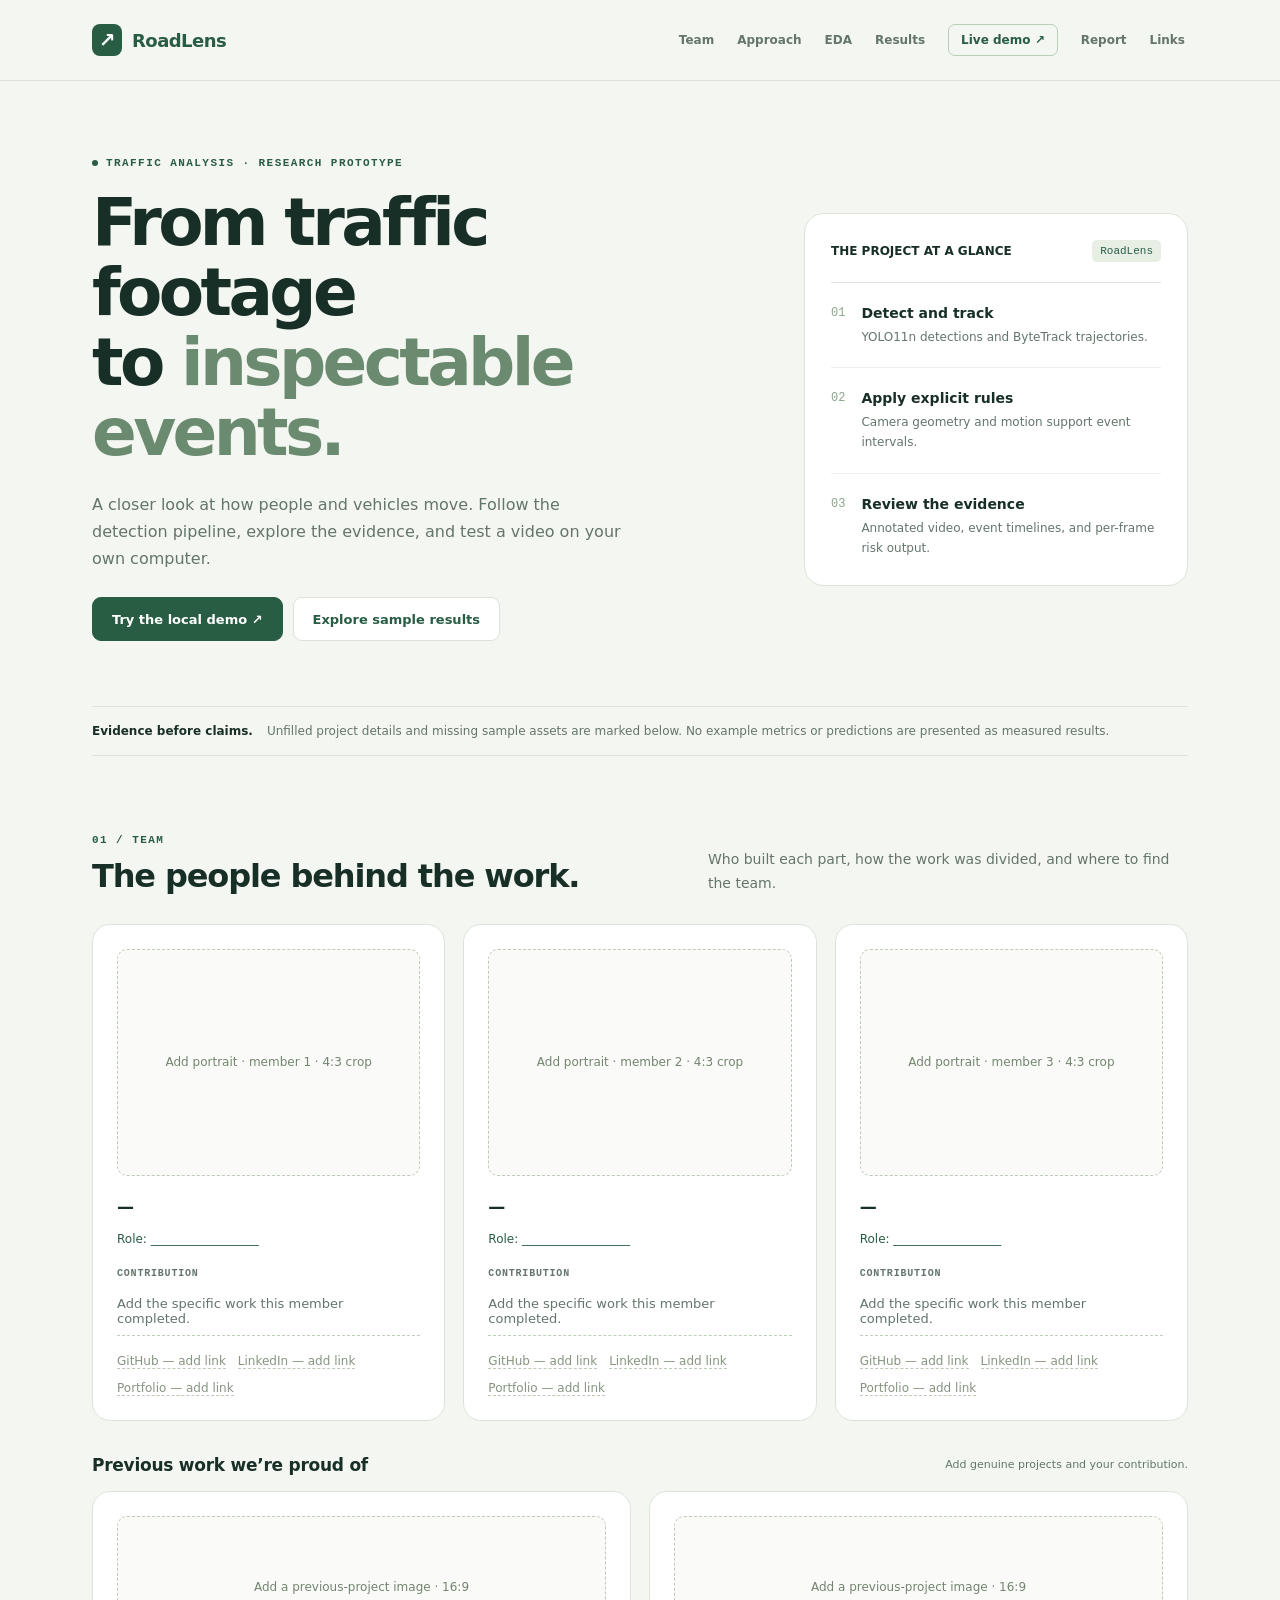
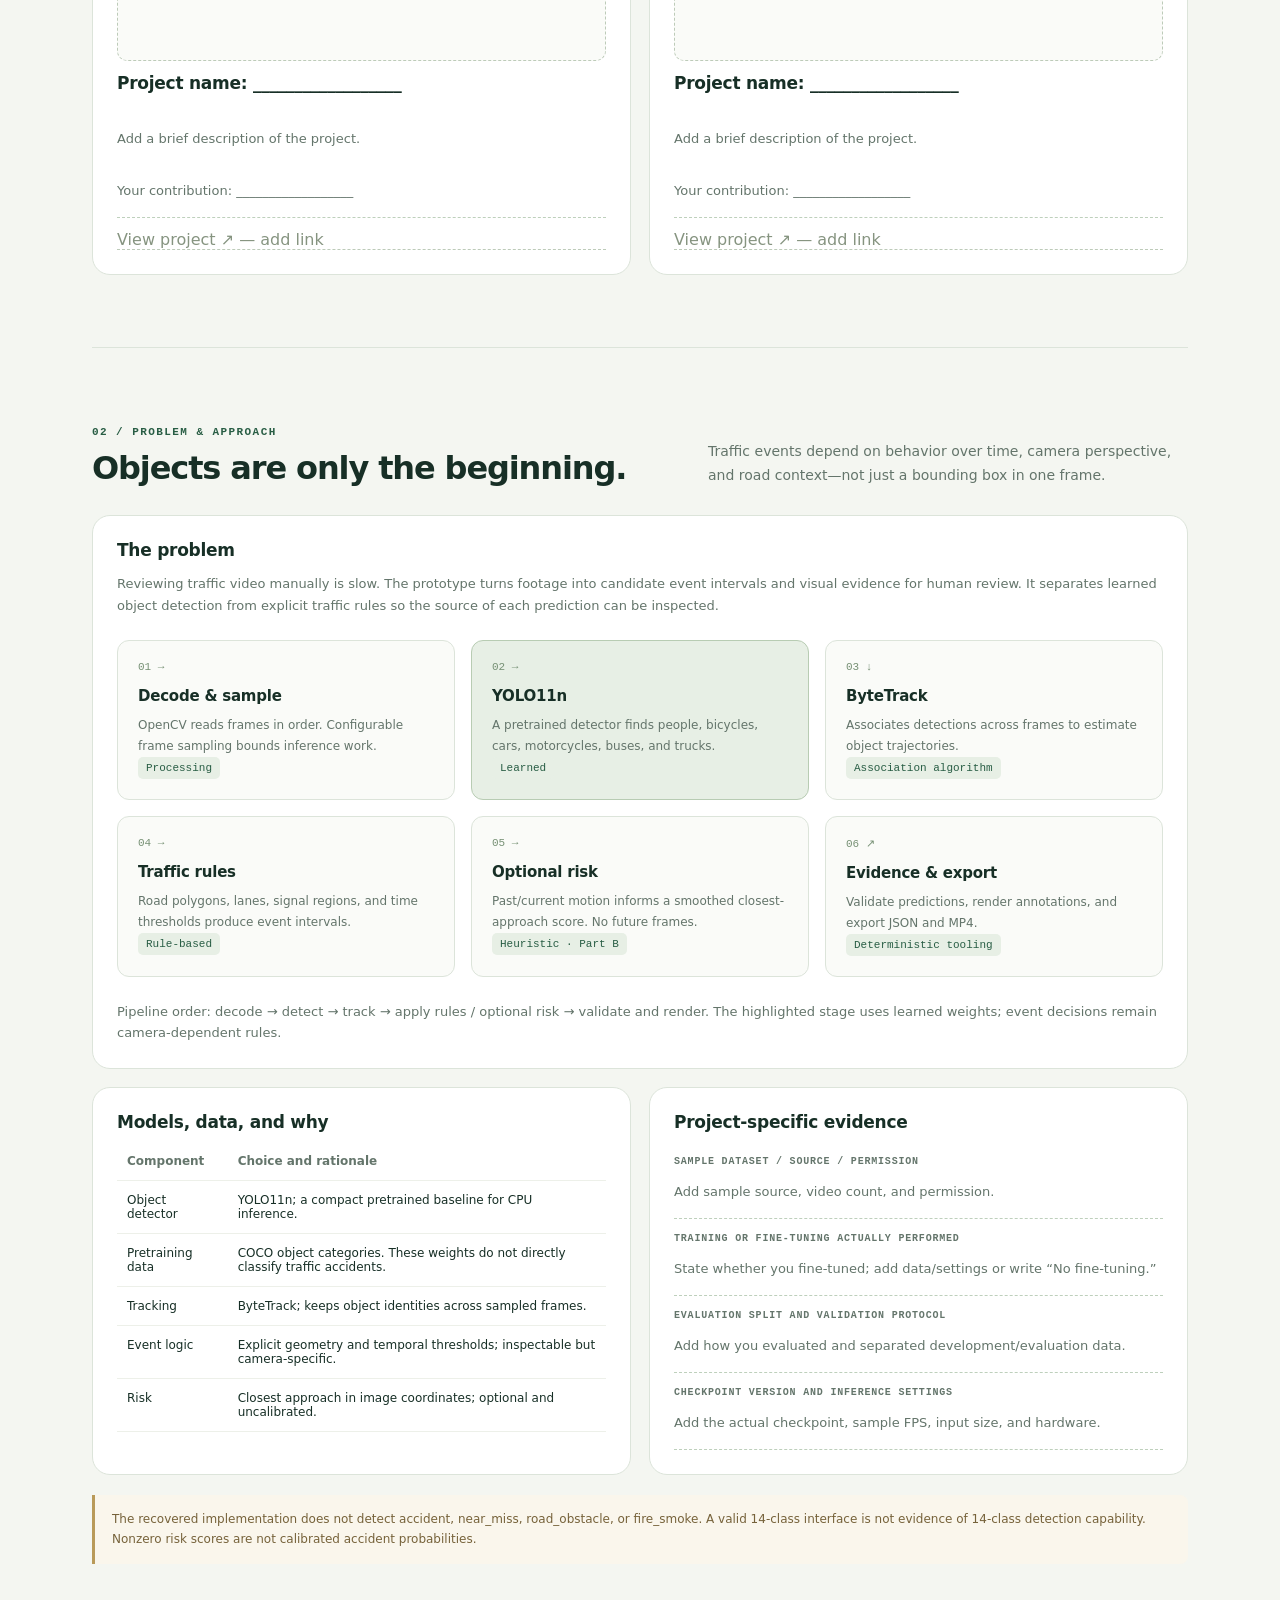
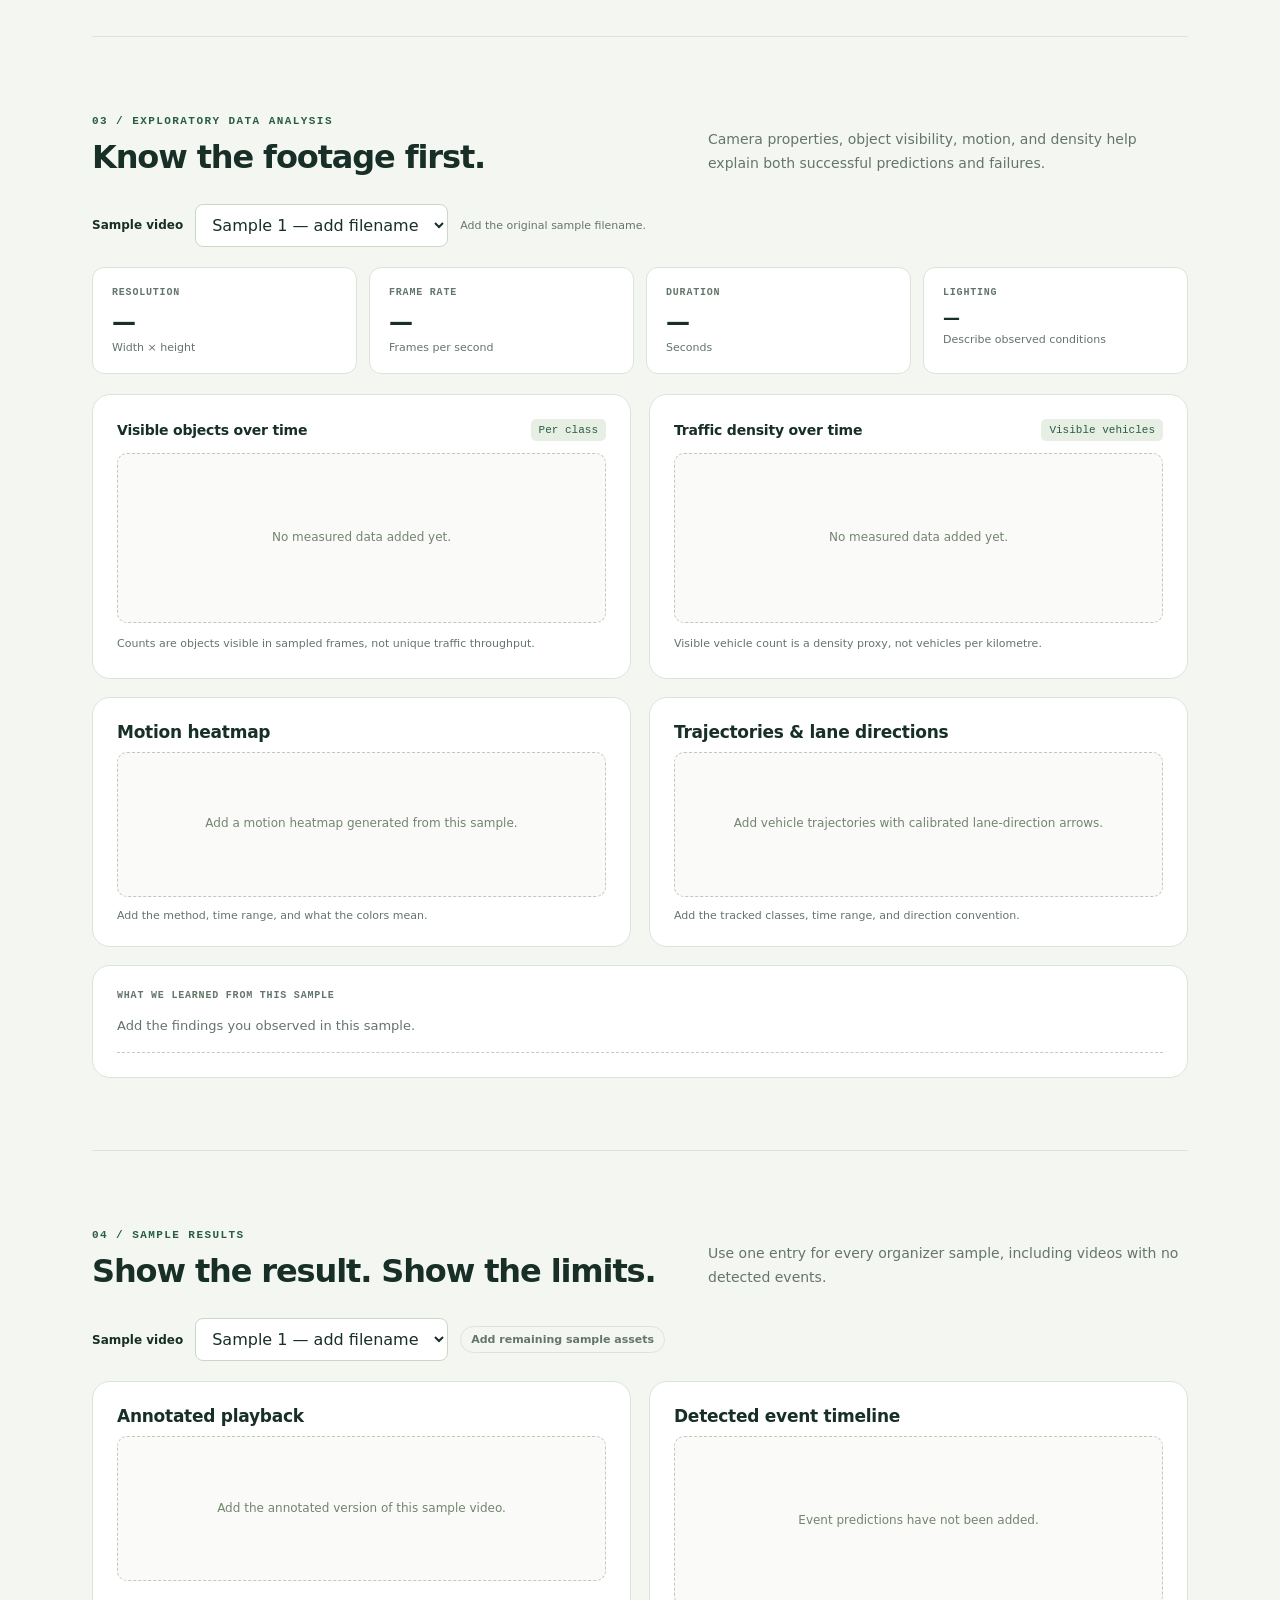
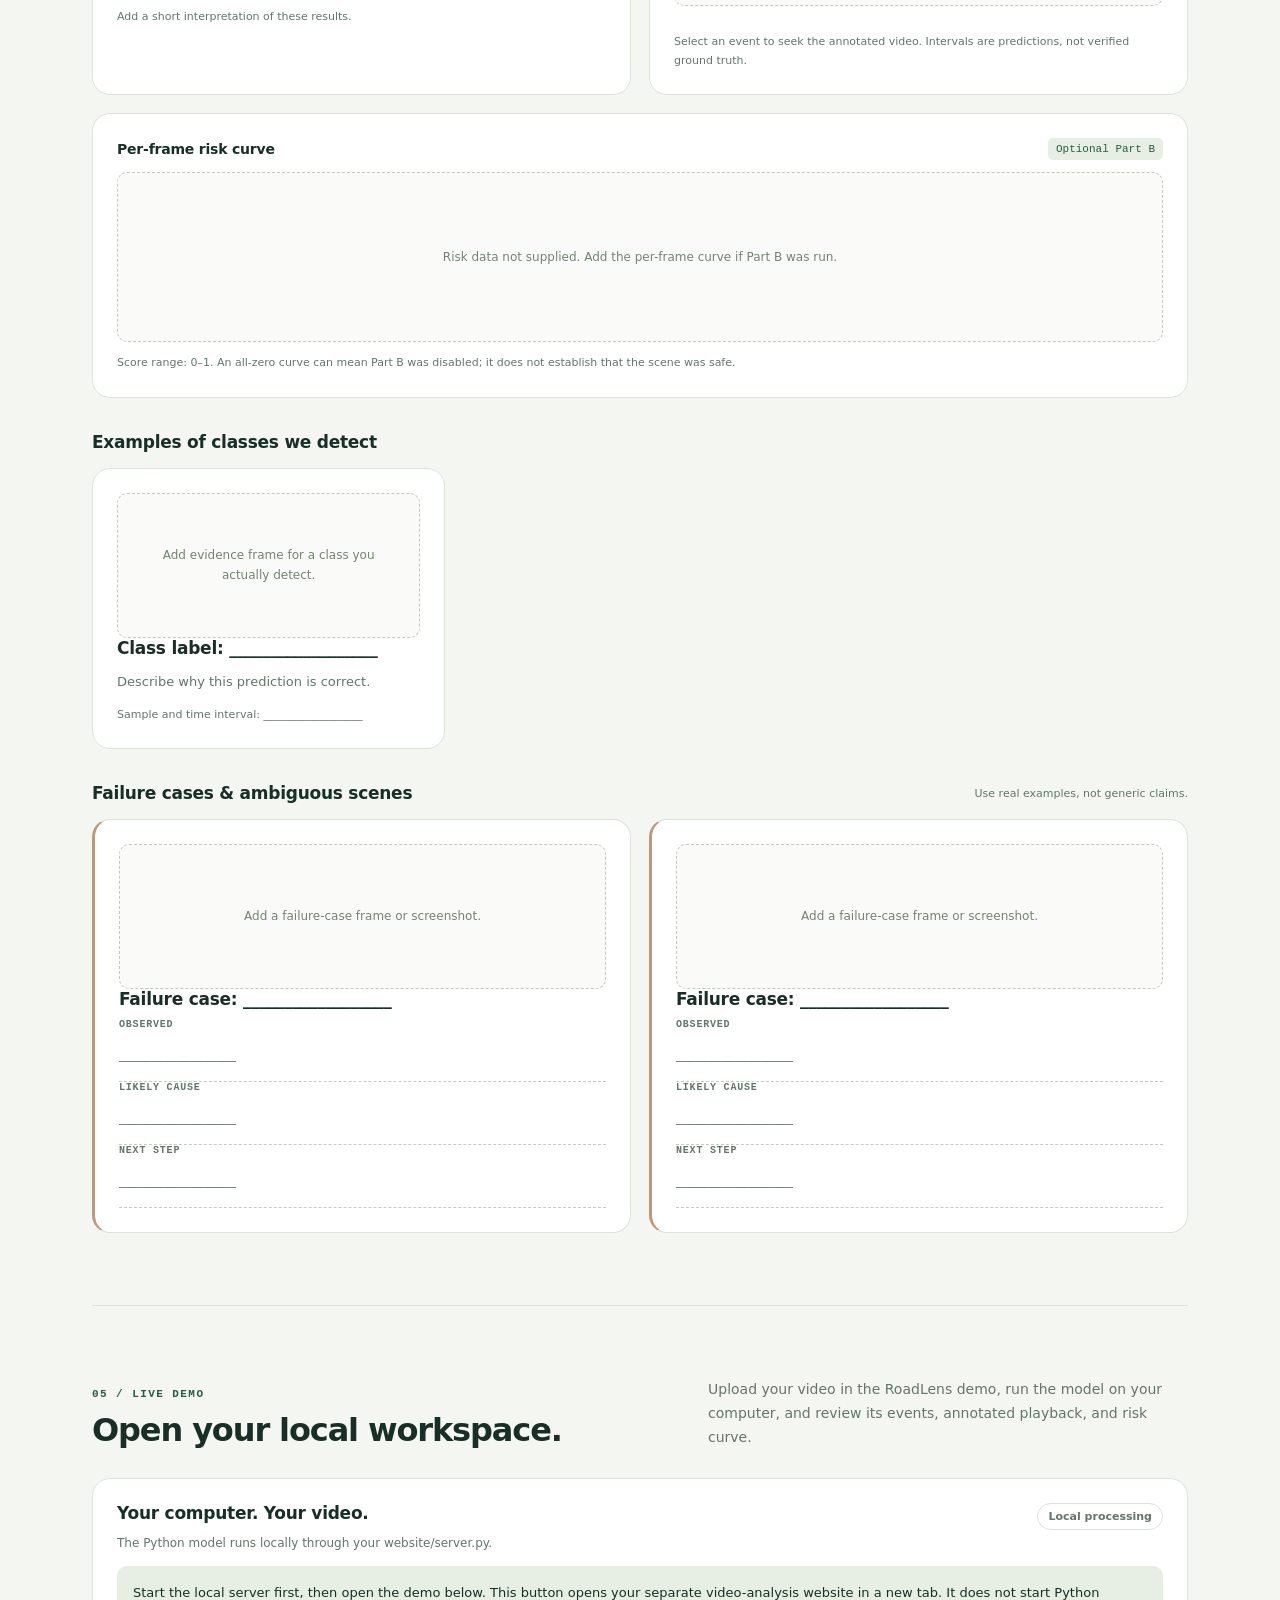
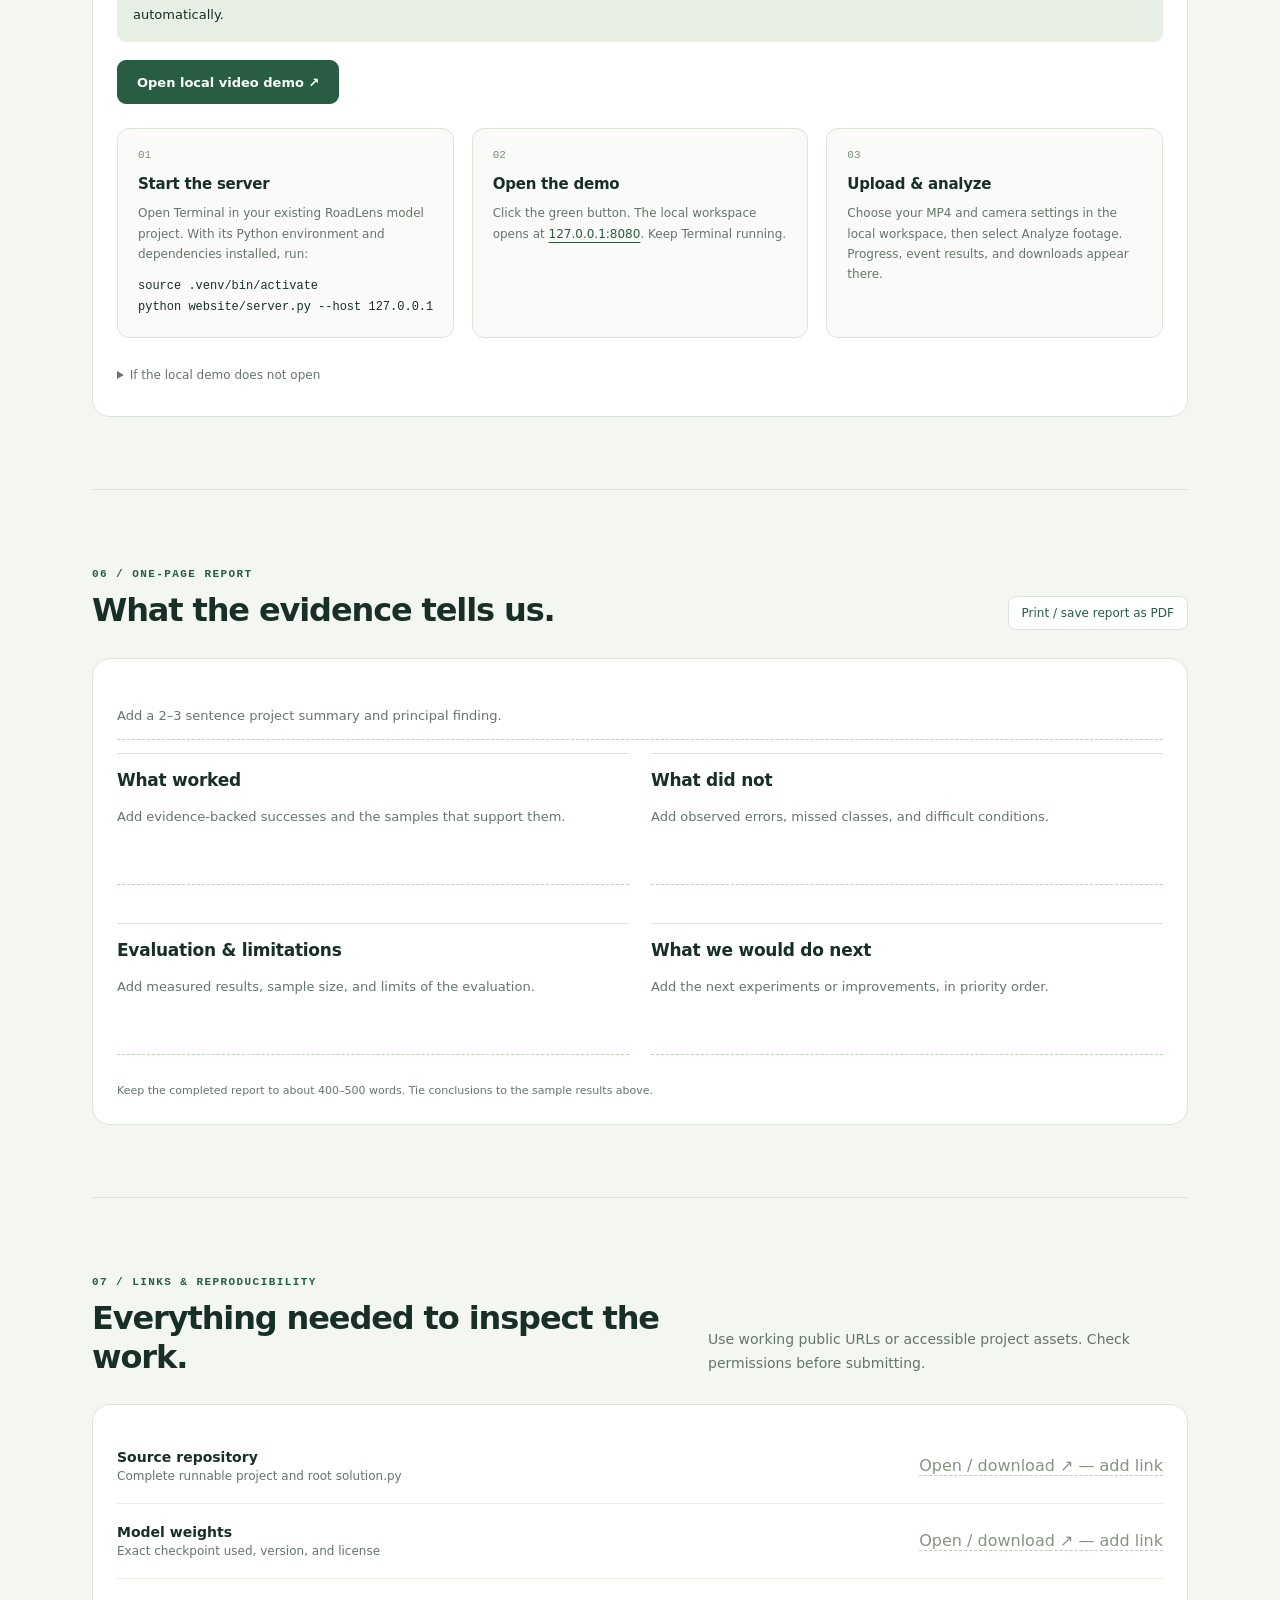
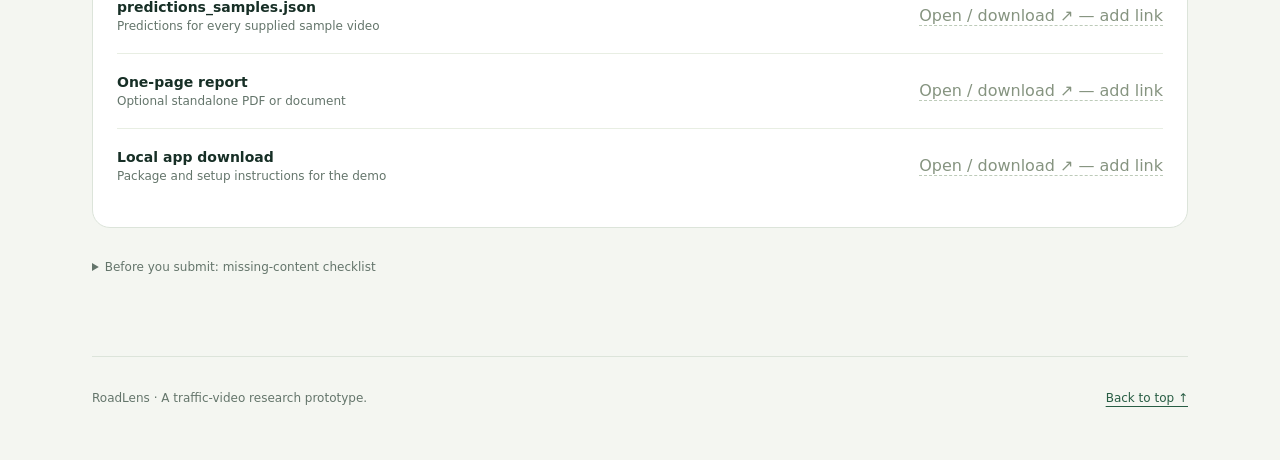
==== commit 25fb7da7: "added infor" ====
--- a/static/index.html
+++ b/static/index.html
@@ -1480,155 +1480,100 @@
         <div class="section-head">
           <div>
             <span class="section-number">05 / Live demo</span>
-            <h2 id="demo-title">Bring your own two minutes.</h2>
+            <h2 id="demo-title">Open your local workspace.</h2>
           </div>
           <p>
-            Choose an MP4, run the local model, and inspect events alongside the
-            annotated video and risk curve.
+            Upload your video in the RoadLens demo, run the model on your
+            computer, and review its events, annotated playback, and risk curve.
           </p>
         </div>
         <div class="card">
           <div class="demo-head">
             <div>
-              <h3>Analyze on your computer</h3>
+              <h3>Your computer. Your video.</h3>
               <p class="demo-limits">
-                MP4 only · Up to <span id="size-limit">2 GiB</span> · Maximum
-                <span id="duration-limit">120</span> seconds
+                The Python model runs locally through your website/server.py.
               </p>
             </div>
-            <span id="connection" class="status-pill">Checking local app</span>
-          </div>
-          <div id="local-notice" class="demo-notice">
-            The Python app must be running locally. This page does not execute
-            Python inside your browser.
-          </div>
-          <div class="actions" id="local-actions" style="margin-bottom: 20px">
+            <span class="status-pill">Local processing</span>
+          </div>
+          <p class="demo-notice">
+            Start the local server first, then open the demo below. This button
+            opens your separate video-analysis website in a new tab. It does not
+            start Python automatically.
+          </p>
+          <div class="actions" style="margin-bottom: 24px">
             <a
-              class="btn secondary"
-              href="http://127.0.0.1:8000/#demo"
+              id="open-local-demo"
+              class="btn"
+              href="http://127.0.0.1:8080/#workspace"
               target="_blank"
-              rel="noopener"
-              >Open local app ↗</a
-            ><span id="local-download-slot"></span>
-          </div>
-          <details style="margin-bottom: 20px">
-            <summary>Install and start the local app</summary>
+              rel="noopener noreferrer"
+              >Open local video demo ↗</a
+            >
+            <span id="local-download-slot"></span>
+          </div>
+          <div class="grid cols-3">
+            <div class="stage">
+              <span class="stage-number">01</span>
+              <h3>Start the server</h3>
+              <p>
+                Open Terminal in your existing RoadLens model project. With its
+                Python environment and dependencies installed, run:
+              </p>
+              <pre
+                style="
+                  overflow: auto;
+                  font-size: 12px;
+                  line-height: 1.7;
+                  margin-bottom: 0;
+                "
+              ><code>source .venv/bin/activate
+python website/server.py --host 127.0.0.1 --port 8080</code></pre>
+            </div>
+            <div class="stage">
+              <span class="stage-number">02</span>
+              <h3>Open the demo</h3>
+              <p>
+                Click the green button. The local workspace opens at
+                <a
+                  href="http://127.0.0.1:8080/#workspace"
+                  target="_blank"
+                  rel="noopener noreferrer"
+                  >127.0.0.1:8080</a
+                >. Keep Terminal running.
+              </p>
+            </div>
+            <div class="stage">
+              <span class="stage-number">03</span>
+              <h3>Upload & analyze</h3>
+              <p>
+                Choose your MP4 and camera settings in the local workspace, then
+                select Analyze footage. Progress, event results, and downloads
+                appear there.
+              </p>
+            </div>
+          </div>
+          <details style="margin-top: 20px">
+            <summary>If the local demo does not open</summary>
             <p>
-              Download and extract the full project. Install Python 3.12 and
-              FFmpeg, then open Terminal in the extracted folder. On macOS,
-              install them with <code>brew install python@3.12 ffmpeg</code>.
+              Check that Terminal shows
+              <code>RoadLens HTML website: http://127.0.0.1:8080</code>. The
+              public website and the Python server are separate: every visitor
+              must start the server on their own computer. A browser link cannot
+              execute a local Python file.
             </p>
-            <pre
-              style="
-                overflow: auto;
-                padding: 16px;
-                background: #f4f6f1;
-                border-radius: 8px;
-              "
-            >
-python3 -m venv .venv
-source .venv/bin/activate
-python -m pip install -r requirements-local.txt
-python scripts/download_weights.py
-python local.py</pre>
             <p>
-              The local interface opens in your browser. See the included README
-              for Linux CPU-only PyTorch installation and Windows through WSL2.
+              Place the attached <code>server(1).py</code> at
+              <code>website/server.py</code>. Place <code>index(1).html</code>,
+              renamed to <code>index.html</code>, alongside
+              <code>app.js</code> and <code>styles.css</code> in
+              <code>website/public/</code>. Use your matching model project with
+              its <code>src/</code>, <code>configs/</code>, and
+              <code>weights/</code> folders; these four website files alone do
+              not contain the model.
             </p>
           </details>
-          <div class="demo-settings">
-            <label for="demo-team"
-              >Team name<input
-                id="demo-team"
-                class="control"
-                maxlength="100"
-                placeholder="Your team name"
-                autocomplete="organization" /></label
-            ><label id="profile-label" for="demo-profile" hidden
-              >Camera profile<select id="demo-profile" class="control"></select
-            ></label>
-          </div>
-          <details id="camera-details" hidden style="margin-bottom: 18px">
-            <summary>Camera geometry and optional risk settings</summary>
-            <textarea
-              id="demo-camera"
-              class="control"
-              spellcheck="false"
-              aria-label="Camera configuration JSON"
-            ></textarea>
-            <p class="small">
-              Verify the road geometry for this camera. A profile from another
-              camera can cause false events.
-            </p>
-          </details>
-          <label class="drop disabled" id="drop"
-            ><span class="upload-icon" aria-hidden="true">↑</span
-            ><strong id="filename">Drop your MP4 here, or browse</strong
-            ><small id="filehint">The file is sent only to the local app.</small
-            ><input
-              id="file"
-              type="file"
-              accept=".mp4,video/mp4"
-              aria-label="Choose an MP4 video"
-              disabled
-          /></label>
-          <div class="demo-action">
-            <span id="selection" class="muted"
-              >Start the local app to enable upload.</span
-            ><button class="btn" id="start" disabled>Analyze video ↗</button>
-          </div>
-          <div id="work" hidden>
-            <div class="progress-label">
-              <span id="upload-label">Upload progress</span
-              ><strong id="percentage">0.00%</strong>
-            </div>
-            <progress
-              id="bar"
-              max="100"
-              value="0"
-              aria-label="Upload progress"
-            ></progress>
-            <div class="steps">
-              <span id="pending">Pending</span
-              ><span id="processing">Processing</span
-              ><span id="completed">Completed</span>
-            </div>
-            <div id="status" role="status" aria-live="polite"></div>
-            <div class="actions" id="downloads" hidden>
-              <a id="json" class="btn secondary" download="predictions.json"
-                >Download predictions.json</a
-              ><a id="mp4" class="btn secondary" download="processed_video.mp4"
-                >Download annotated MP4</a
-              >
-            </div>
-            <p id="job"></p>
-          </div>
-          <div id="demo-results" class="demo-results" hidden>
-            <video
-              id="demo-video"
-              class="video"
-              controls
-              preload="metadata"
-              aria-label="Your annotated video"
-            ></video>
-            <div class="grid cols-2">
-              <div class="card">
-                <h3>Event timeline</h3>
-                <div id="demo-timeline" class="chart"></div>
-                <div id="demo-events" class="event-list"></div>
-              </div>
-              <div class="card">
-                <h3>Risk curve</h3>
-                <div id="demo-risk" class="chart"></div>
-              </div>
-            </div>
-            <div id="demo-warning" class="notice" hidden></div>
-          </div>
-          <p class="small" style="margin-top: 20px">
-            Keep the local Python app running during processing. Outputs expire
-            after <span id="retention">24 hours</span>. The integrated Python
-            backend also enforces the 120-second duration limit.
-          </p>
         </div>
       </section>
       <section class="chapter" id="report" aria-labelledby="report-title">
@@ -2601,530 +2546,11 @@
           );
         chooseSample(0);
       }
-      // Local upload API. Relative API calls are enabled only on a loopback origin.
-      let selected = null,
-        busy = false,
-        connected = false,
-        currentJob = null,
-        selectedDuration = 0,
-        selectionGeneration = 0;
-      let limits = {
-        max_upload_bytes: 2147483648,
-        chunk_bytes: 10485760,
-        max_duration_seconds: 120,
-        retention_seconds: 86400,
-      };
-      const sleep = (ms) => new Promise((resolve) => setTimeout(resolve, ms));
-      const storageKey = "roadlens-showcase-job-v1";
-      function remember(v) {
-        try {
-          localStorage.setItem(storageKey, JSON.stringify(v));
-        } catch {}
-      }
-      function recall() {
-        try {
-          return JSON.parse(localStorage.getItem(storageKey));
-        } catch {
-          return null;
-        }
-      }
-      function forget() {
-        try {
-          localStorage.removeItem(storageKey);
-        } catch {}
-      }
-      function message(value, error = false) {
-        $("status").textContent = value;
-        $("status").className = error ? "error" : "";
-      }
-      function percent(bytes, total) {
-        const n =
-          total > 0 ? Math.max(0, Math.min(100, (bytes / total) * 100)) : 0;
-        $("bar").value = n;
-        $("percentage").textContent = n.toFixed(2) + "%";
-      }
-      function setBusy(value) {
-        busy = value;
-        $("file").disabled = value || !connected;
-        $("drop").classList.toggle("disabled", value || !connected);
-        $("start").disabled = value || !selected || !connected;
-        for (const id of ["demo-team", "demo-profile", "demo-camera"])
-          $(id).disabled = value;
-      }
-      function step(state) {
-        for (const id of ["pending", "processing", "completed"])
-          $(id).className = id === state ? "active" : "";
-        if (state === "completed")
-          for (const id of ["pending", "processing", "completed"])
-            $(id).classList.add("done");
-      }
-      function showJob(id) {
-        currentJob = id;
-        $("job").textContent = "Job " + id;
-        $("work").hidden = false;
-      }
-      function videoDuration(file) {
-        return new Promise((resolve, reject) => {
-          const video = document.createElement("video"),
-            url = URL.createObjectURL(file);
-          const cleanup = () => {
-            clearTimeout(timer);
-            video.onloadedmetadata = null;
-            video.onerror = null;
-            video.removeAttribute("src");
-            video.load();
-            URL.revokeObjectURL(url);
-          };
-          const timer = setTimeout(() => {
-            cleanup();
-            reject(new Error("Cannot read video duration. Try an H.264 MP4."));
-          }, 15000);
-          video.preload = "metadata";
-          video.onloadedmetadata = () => {
-            const duration = video.duration;
-            cleanup();
-            Number.isFinite(duration) && duration > 0
-              ? resolve(duration)
-              : reject(new Error("Video duration is invalid."));
-          };
-          video.onerror = () => {
-            cleanup();
-            reject(
-              new Error(
-                "This browser cannot read the MP4. Try an H.264 export.",
-              ),
-            );
-          };
-          video.src = url;
-        });
-      }
-      async function choose(file) {
-        if (busy || !connected || !file) return;
-        const generation = ++selectionGeneration;
-        selected = null;
-        $("start").disabled = true;
-        $("work").hidden = false;
-        $("downloads").hidden = true;
-        $("demo-results").hidden = true;
-        if (
-          !/\.mp4$/i.test(file.name) ||
-          file.size <= 0 ||
-          file.size > limits.max_upload_bytes
-        ) {
-          message(
-            "Choose a non-empty MP4 no larger than " +
-              (limits.max_upload_bytes / 1024 ** 3).toFixed(2) +
-              " GiB.",
-            true,
-          );
-          return;
-        }
-        message("Checking the video duration…");
-        try {
-          const duration = await videoDuration(file);
-          if (generation !== selectionGeneration) return;
-          if (duration > limits.max_duration_seconds + 0.05)
-            throw new Error(
-              "This demo accepts at most " +
-                limits.max_duration_seconds +
-                " seconds. Trim the video first.",
-            );
-          selected = file;
-          selectedDuration = duration;
-          $("filename").textContent = file.name;
-          $("filehint").textContent =
-            (file.size / 1024 ** 2).toFixed(1) +
-            " MiB · " +
-            duration.toFixed(1) +
-            " seconds";
-          $("selection").textContent = "Ready for local analysis";
-          message("Ready. Set the team name and verify camera settings.");
-          setBusy(false);
-        } catch (error) {
-          if (generation === selectionGeneration) message(error.message, true);
-        }
-      }
-      async function api(url, options = {}) {
-        return getJSON(url, { credentials: "same-origin", ...options });
-      }
-      function sendChunk(file, id, offset, end) {
-        return new Promise((resolve, reject) => {
-          const xhr = new XMLHttpRequest();
-          xhr.open(
-            "POST",
-            "/api/upload?job_id=" +
-              encodeURIComponent(id) +
-              "&offset=" +
-              offset,
-          );
-          xhr.setRequestHeader("Content-Type", "application/octet-stream");
-          xhr.timeout = 240000;
-          xhr.upload.onprogress = (e) => {
-            if (e.lengthComputable) percent(offset + e.loaded, file.size);
-          };
-          xhr.onload = () => {
-            let data;
-            try {
-              data = JSON.parse(xhr.responseText);
-            } catch {
-              data = { detail: "Unexpected upload response" };
-            }
-            if (xhr.status >= 200 && xhr.status < 300) resolve(data);
-            else {
-              const error = new Error(
-                typeof data.detail === "string"
-                  ? data.detail
-                  : "Upload rejected",
-              );
-              error.status = xhr.status;
-              reject(error);
-            }
-          };
-          xhr.onerror = () => reject(new Error("Connection interrupted"));
-          xhr.ontimeout = () => reject(new Error("Upload chunk timed out"));
-          xhr.send(file.slice(offset, end));
-        });
-      }
-      async function uploadFile(file, id, start) {
-        let offset = start,
-          failures = 0;
-        while (offset < file.size) {
-          percent(offset, file.size);
-          message("Transferring video to the local app…");
-          try {
-            const result = await sendChunk(
-              file,
-              id,
-              offset,
-              Math.min(offset + limits.chunk_bytes, file.size),
-            );
-            if (
-              !Number.isSafeInteger(result.received) ||
-              result.received <= offset ||
-              result.received > file.size
-            )
-              throw new Error("Invalid server upload offset");
-            offset = result.received;
-            failures = 0;
-          } catch (error) {
-            if (error.status && error.status < 500 && error.status !== 409)
-              throw error;
-            if (++failures > 5)
-              throw new Error(
-                "Transfer interrupted. Reselect the original file and retry to resume.",
-              );
-            message("Checking saved bytes before retry " + failures + " of 5…");
-            await sleep(Math.min(1000 * 2 ** failures, 10000));
-            try {
-              const saved = await api("/api/status/" + id);
-              if (saved.status === "failed")
-                throw Object.assign(new Error(saved.error || "Upload failed"), {
-                  terminal: true,
-                });
-              if (saved.phase !== "uploading") return;
-              offset = saved.received;
-            } catch (check) {
-              if (
-                check.terminal ||
-                check.status === 404 ||
-                check.status === 401
-              )
-                throw check;
-            }
-          }
-        }
-        percent(file.size, file.size);
-      }
-      async function showDemoResult(id, originalName, duration) {
-        $("downloads").hidden = false;
-        $("json").href = "/api/download/" + id + "/json";
-        $("mp4").href = "/api/download/" + id + "/mp4";
-        const output = await api("/api/download/" + id + "/json");
-        if (!output.videos || typeof output.videos !== "object")
-          throw new Error(
-            "The API returned demo metadata, not event predictions. Install the integrated RoadLens processor; downloads remain available.",
-          );
-        const keys = Object.keys(output.videos),
-          name =
-            originalName && output.videos[originalName]
-              ? originalName
-              : keys.length === 1
-                ? keys[0]
-                : null;
-        if (!name)
-          throw new Error("Could not match this video to its predictions.");
-        const result = output.videos[name];
-        if (!Array.isArray(result.events) || !Array.isArray(result.risk))
-          throw new Error("The result is missing events or risk.");
-        $("demo-results").hidden = false;
-        $("demo-video").src = "/api/download/" + id + "/mp4";
-        timeline(
-          "demo-timeline",
-          "demo-events",
-          result.events,
-          duration,
-          "demo-video",
-        );
-        riskPlot("demo-risk", result.risk, duration);
-        $("demo-warning").hidden = false;
-        $("demo-warning").textContent =
-          "These are model predictions. Review calibration and unsupported classes. Risk scores are heuristic; zeros can indicate disabled Part B.";
-        try {
-          const summary = await api("/api/result/" + id);
-          if (Array.isArray(summary.warnings))
-            $("demo-warning").textContent = summary.warnings.join(" ");
-        } catch {}
-      }
-      async function poll(id, name, duration) {
-        let failures = 0;
-        while (true) {
-          try {
-            const state = await api("/api/status/" + id);
-            failures = 0;
-            step(state.status);
-            if (state.phase === "uploading") {
-              percent(state.received, state.size);
-              message("Upload paused. Reselect the original file to resume.");
-              $("start").textContent = "Resume upload ↗";
-              return;
-            }
-            percent(1, 1);
-            $("upload-label").textContent = "Upload complete";
-            if (state.status === "completed") {
-              message("Completed. Loading events and video…");
-              await showDemoResult(id, name, duration).catch((error) =>
-                message(error.message, true),
-              );
-              if (!$("status").classList.contains("error"))
-                message(
-                  "Completed. Review the timeline, annotated video, and risk curve.",
-                );
-              $("start").textContent = "Analyze another video ↗";
-              forget();
-              return;
-            }
-            if (state.status === "failed") {
-              forget();
-              throw Object.assign(
-                new Error(state.error || "Processing failed"),
-                { terminal: true },
-              );
-            }
-            const progress = Number.isFinite(state.progress)
-              ? state.progress
-              : 0;
-            message(
-              state.status === "processing"
-                ? (state.processing_stage === "rendering"
-                    ? "Rendering annotated video"
-                    : "Analyzing video") +
-                    " — " +
-                    progress +
-                    "% of this stage. Keep the local app running."
-                : "Pending — waiting for the local processor.",
-            );
-          } catch (error) {
-            if (error.terminal || error.status === 401 || error.status === 404)
-              throw error;
-            if (++failures > 15)
-              throw new Error(
-                "Cannot reach the local app. Restart it and reload this page.",
-              );
-            message("Connection lost. Reconnecting to the saved job…");
-          }
-          await sleep(2000);
-        }
-      }
-      $("file").addEventListener("change", (e) => choose(e.target.files[0]));
-      for (const type of ["dragenter", "dragover"])
-        $("drop").addEventListener(type, (e) => {
-          e.preventDefault();
-          if (connected && !busy) $("drop").classList.add("drag");
-        });
-      for (const type of ["dragleave", "drop"])
-        $("drop").addEventListener(type, (e) => {
-          e.preventDefault();
-          $("drop").classList.remove("drag");
-        });
-      $("drop").addEventListener("drop", (e) =>
-        choose(e.dataTransfer.files[0]),
-      );
-      window.addEventListener("dragover", (e) => e.preventDefault());
-      window.addEventListener("drop", (e) => e.preventDefault());
-      $("start").addEventListener("click", async () => {
-        if (!selected || busy || !connected) return;
-        setBusy(true);
-        $("downloads").hidden = true;
-        $("demo-results").hidden = true;
-        $("upload-label").textContent = "Upload progress";
-        step("pending");
-        try {
-          const team = $("demo-team").value.trim();
-          if (!team) throw new Error("Enter your team name.");
-          let camera;
-          if (!$("camera-details").hidden) {
-            try {
-              camera = JSON.parse($("demo-camera").value);
-            } catch {
-              throw new Error("Camera configuration must be valid JSON.");
-            }
-          }
-          const settings = JSON.stringify({ team, camera }),
-            saved = recall();
-          let id,
-            offset = 0;
-          if (
-            saved &&
-            saved.name === selected.name &&
-            saved.size === selected.size &&
-            saved.lastModified === selected.lastModified &&
-            saved.settings === settings
-          ) {
-            try {
-              const state = await api("/api/status/" + saved.id);
-              if (state.phase === "uploading") {
-                id = saved.id;
-                offset = state.received;
-              } else if (state.status !== "failed") {
-                showJob(saved.id);
-                await poll(saved.id, selected.name, selectedDuration);
-                return;
-              }
-            } catch (error) {
-              if (error.status !== 404) throw error;
-            }
-          }
-          if (!id) {
-            const result = await api("/api/uploads", {
-              method: "POST",
-              headers: { "Content-Type": "application/json" },
-              body: JSON.stringify({
-                filename: selected.name,
-                size: selected.size,
-                team,
-                camera,
-              }),
-            });
-            id = result.job_id;
-          }
-          remember({
-            id,
-            name: selected.name,
-            size: selected.size,
-            lastModified: selected.lastModified,
-            duration: selectedDuration,
-            settings,
-          });
-          showJob(id);
-          await uploadFile(selected, id, offset);
-          await poll(id, selected.name, selectedDuration);
-        } catch (error) {
-          message(error.message, true);
-          $("start").textContent = "Retry analysis ↗";
-        } finally {
-          setBusy(false);
-        }
-      });
-      async function connectLocal() {
-        const loopback = ["localhost", "127.0.0.1", "[::1]", "::1"].includes(
-          location.hostname,
-        );
-        $("demo-team").value = CONTENT.teamName || "";
-        if (!loopback || !["http:", "https:"].includes(location.protocol)) {
-          $("connection").textContent = "Local app required";
-          $("local-notice").textContent =
-            "To analyze a video on your computer, start the Python app and open its local interface. This public/standalone page does not send videos to a cloud processor.";
-          setBusy(false);
-          return;
-        }
-        try {
-          const config = await api("/api/config");
-          limits = {
-            ...limits,
-            ...config,
-            max_upload_bytes: Math.min(
-              limits.max_upload_bytes,
-              config.max_upload_bytes || limits.max_upload_bytes,
-            ),
-            max_duration_seconds: Math.min(
-              120,
-              config.max_duration_seconds || 120,
-            ),
-          };
-          connected = true;
-          $("connection").textContent = "Local API connected";
-          $("local-notice").textContent =
-            "The local API is connected. Your video is processed on this computer. Verify the selected camera profile before analysis.";
-          $("selection").textContent = "Choose an MP4 to get started.";
-          $("duration-limit").textContent = limits.max_duration_seconds;
-          $("size-limit").textContent =
-            (limits.max_upload_bytes / 1024 ** 3)
-              .toFixed(2)
-              .replace(/\.00$/, "") + " GiB";
-          $("retention").textContent =
-            (limits.retention_seconds / 3600).toFixed(1).replace(/\.0$/, "") +
-            " hours";
-          if (Array.isArray(config.profiles) && config.profiles.length) {
-            $("profile-label").hidden = false;
-            $("camera-details").hidden = false;
-            config.profiles.forEach((p) => {
-              const option = text("option", p.config.name || p.name);
-              option.value = p.name;
-              $("demo-profile").append(option);
-            });
-            const loadProfile = () => {
-              $("demo-camera").value = JSON.stringify(
-                config.profiles.find((p) => p.name === $("demo-profile").value)
-                  .config,
-                null,
-                2,
-              );
-            };
-            $("demo-profile").addEventListener("change", loadProfile);
-            loadProfile();
-          }
-          if (config.weights_ready === false) {
-            $("local-notice").textContent =
-              "The local API is running, but model weights are missing. Run python scripts/download_weights.py, then reload.";
-          }
-          const saved = recall();
-          if (saved && /^[a-f0-9-]{36}$/.test(saved.id)) {
-            if (saved.settings) {
-              try {
-                const previous = JSON.parse(saved.settings);
-                $("demo-team").value = previous.team;
-                if (previous.camera)
-                  $("demo-camera").value = JSON.stringify(
-                    previous.camera,
-                    null,
-                    2,
-                  );
-              } catch {}
-            }
-            showJob(saved.id);
-            setBusy(true);
-            await poll(saved.id, saved.name, saved.duration);
-          }
-        } catch (error) {
-          if (!connected) {
-            $("connection").textContent = "Local API unavailable";
-            $("local-notice").textContent =
-              "Start the integrated Python app with python local.py, then reload. A static file server alone cannot run analysis.";
-          } else {
-            $("work").hidden = false;
-            message(error.message, true);
-            if (error.status === 404) forget();
-          }
-        } finally {
-          setBusy(false);
-        }
-      }
       $("print-report").addEventListener("click", () => window.print());
       renderTeam();
       renderEvidence();
       renderLinks();
       renderSamples();
-      connectLocal();
     </script>
   </body>
 </html>
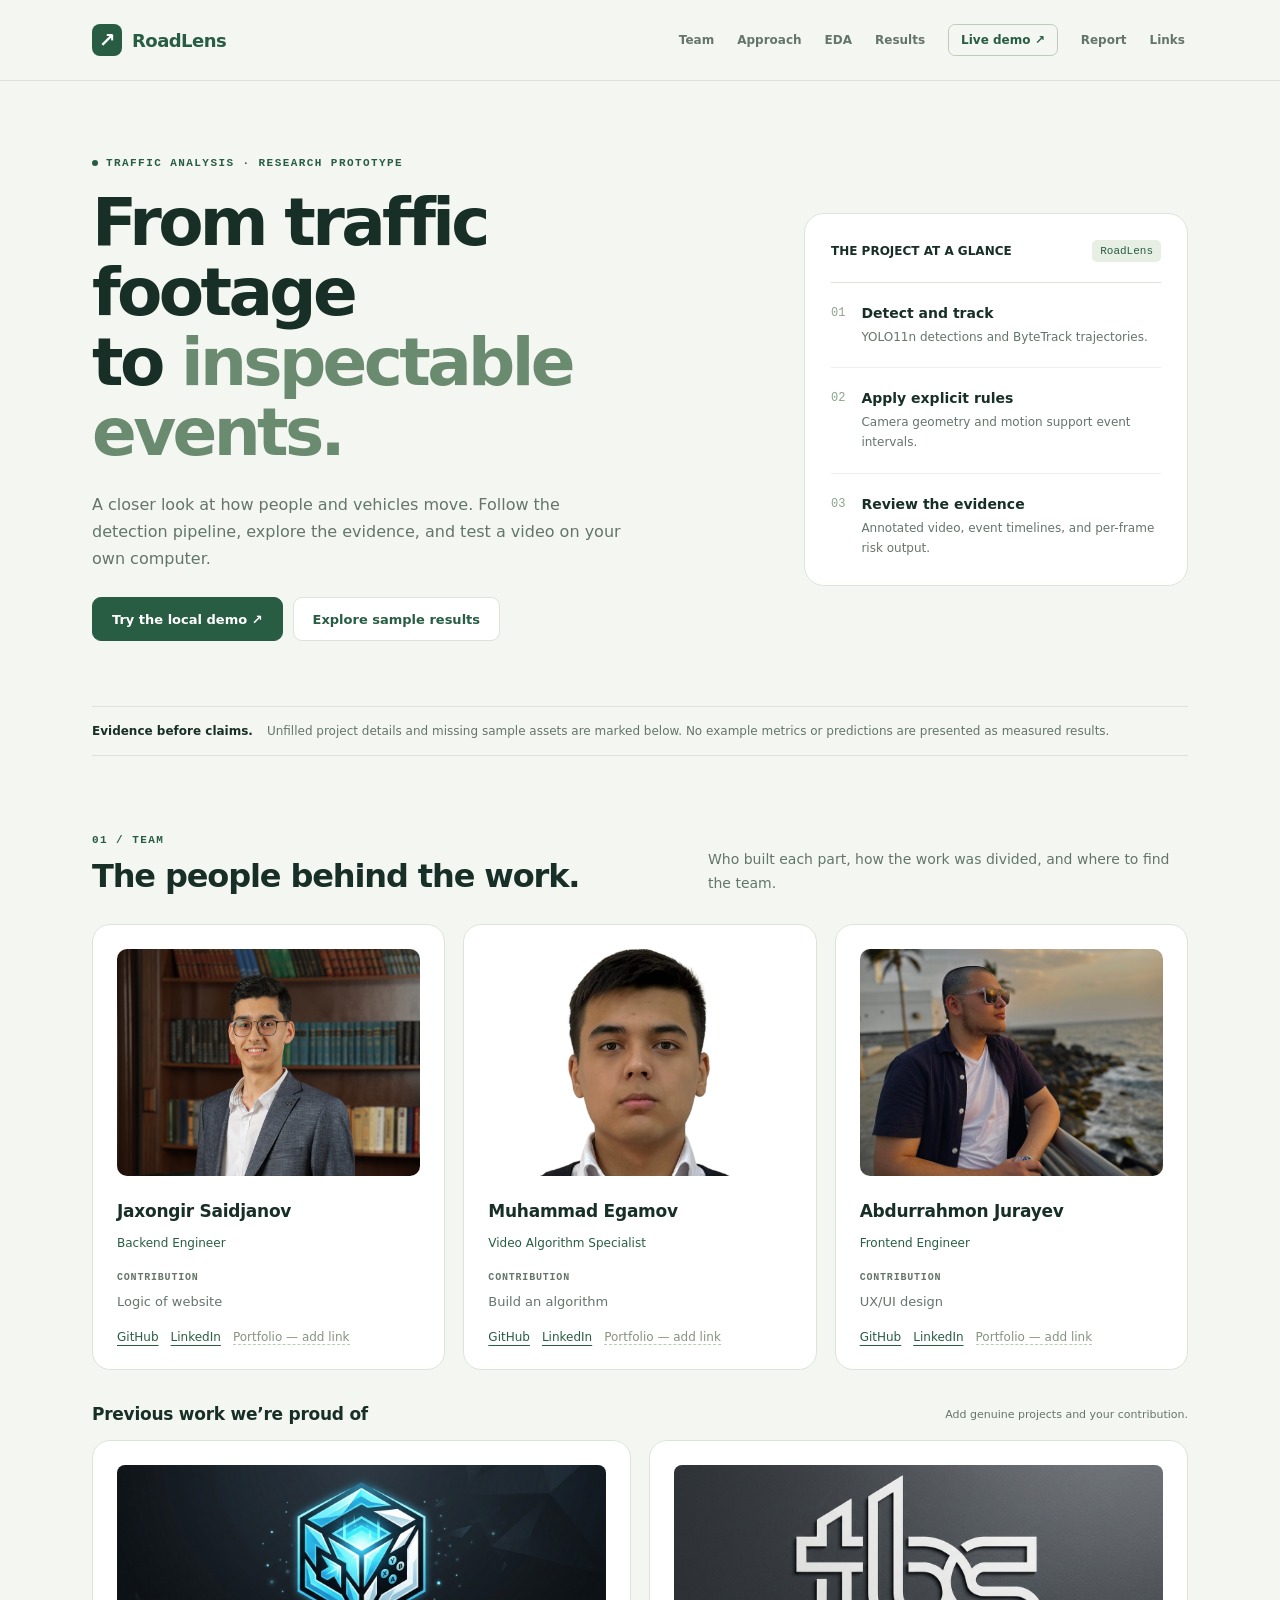
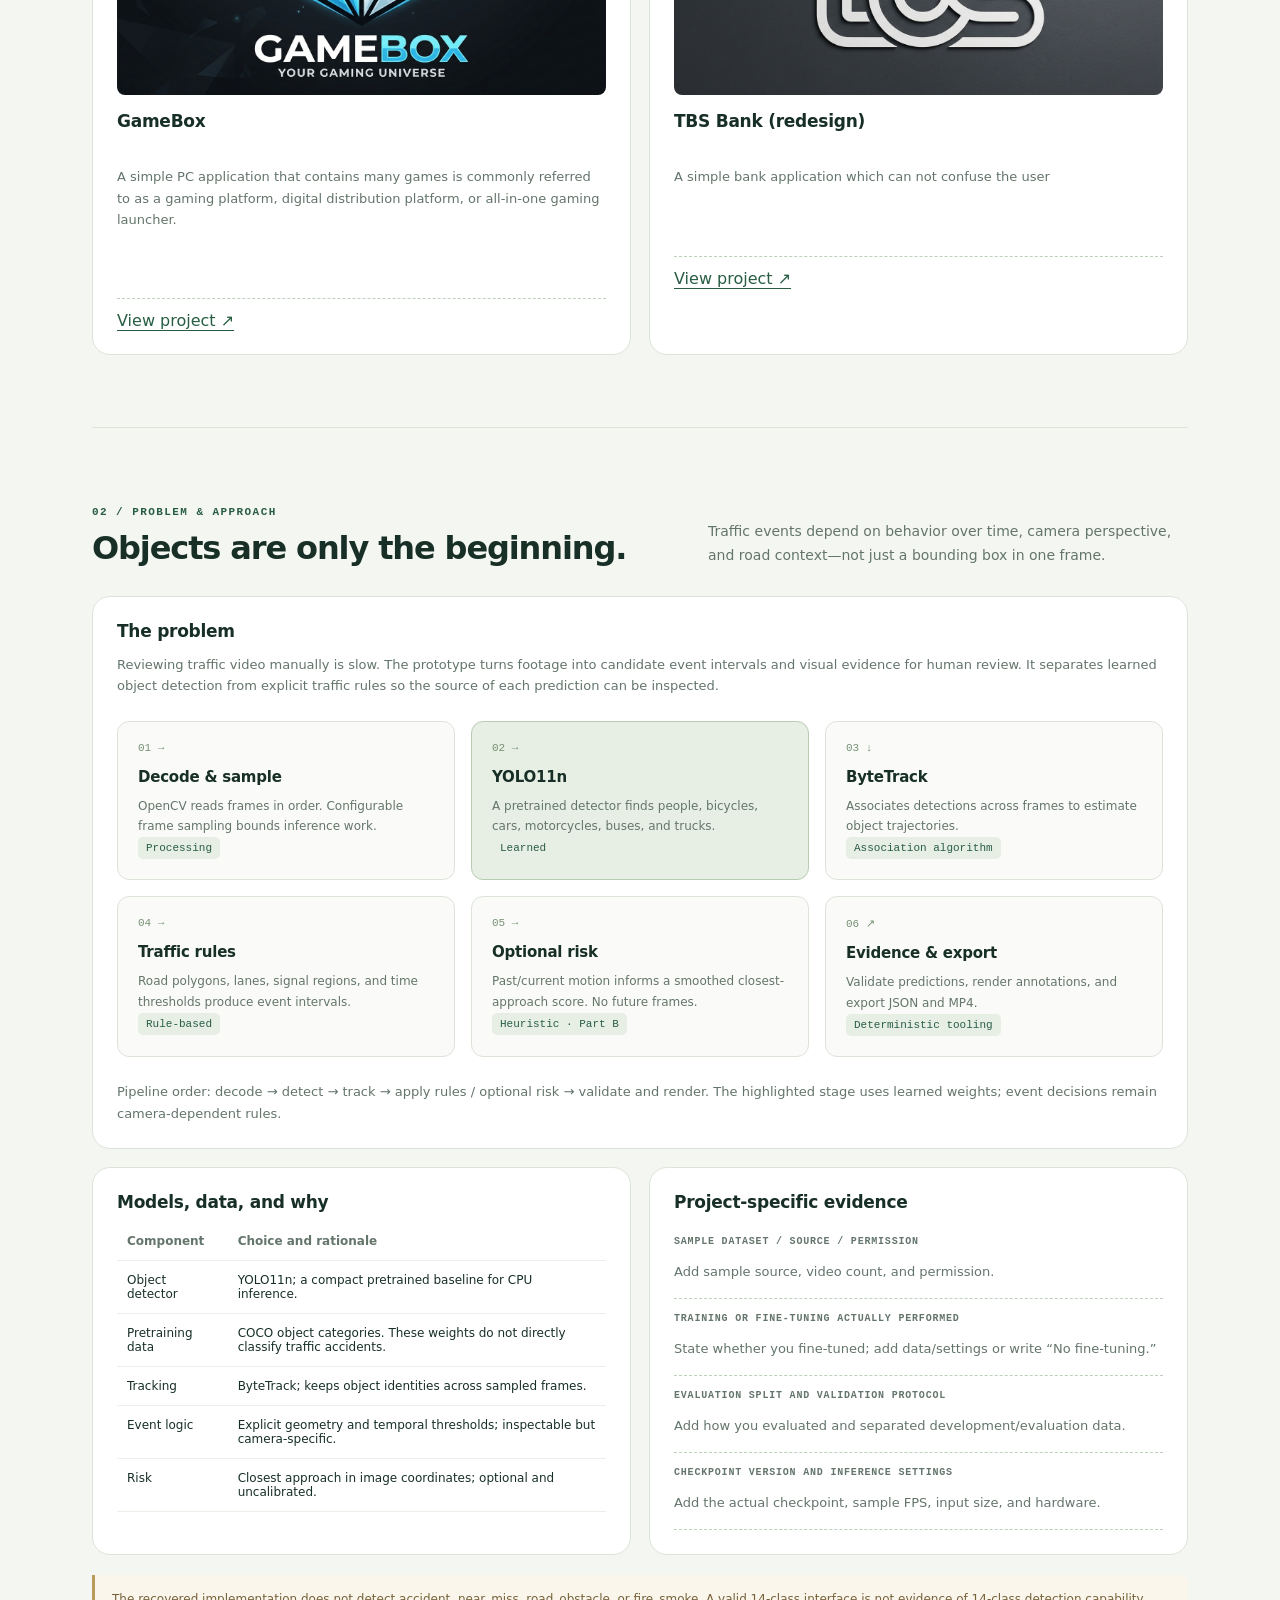
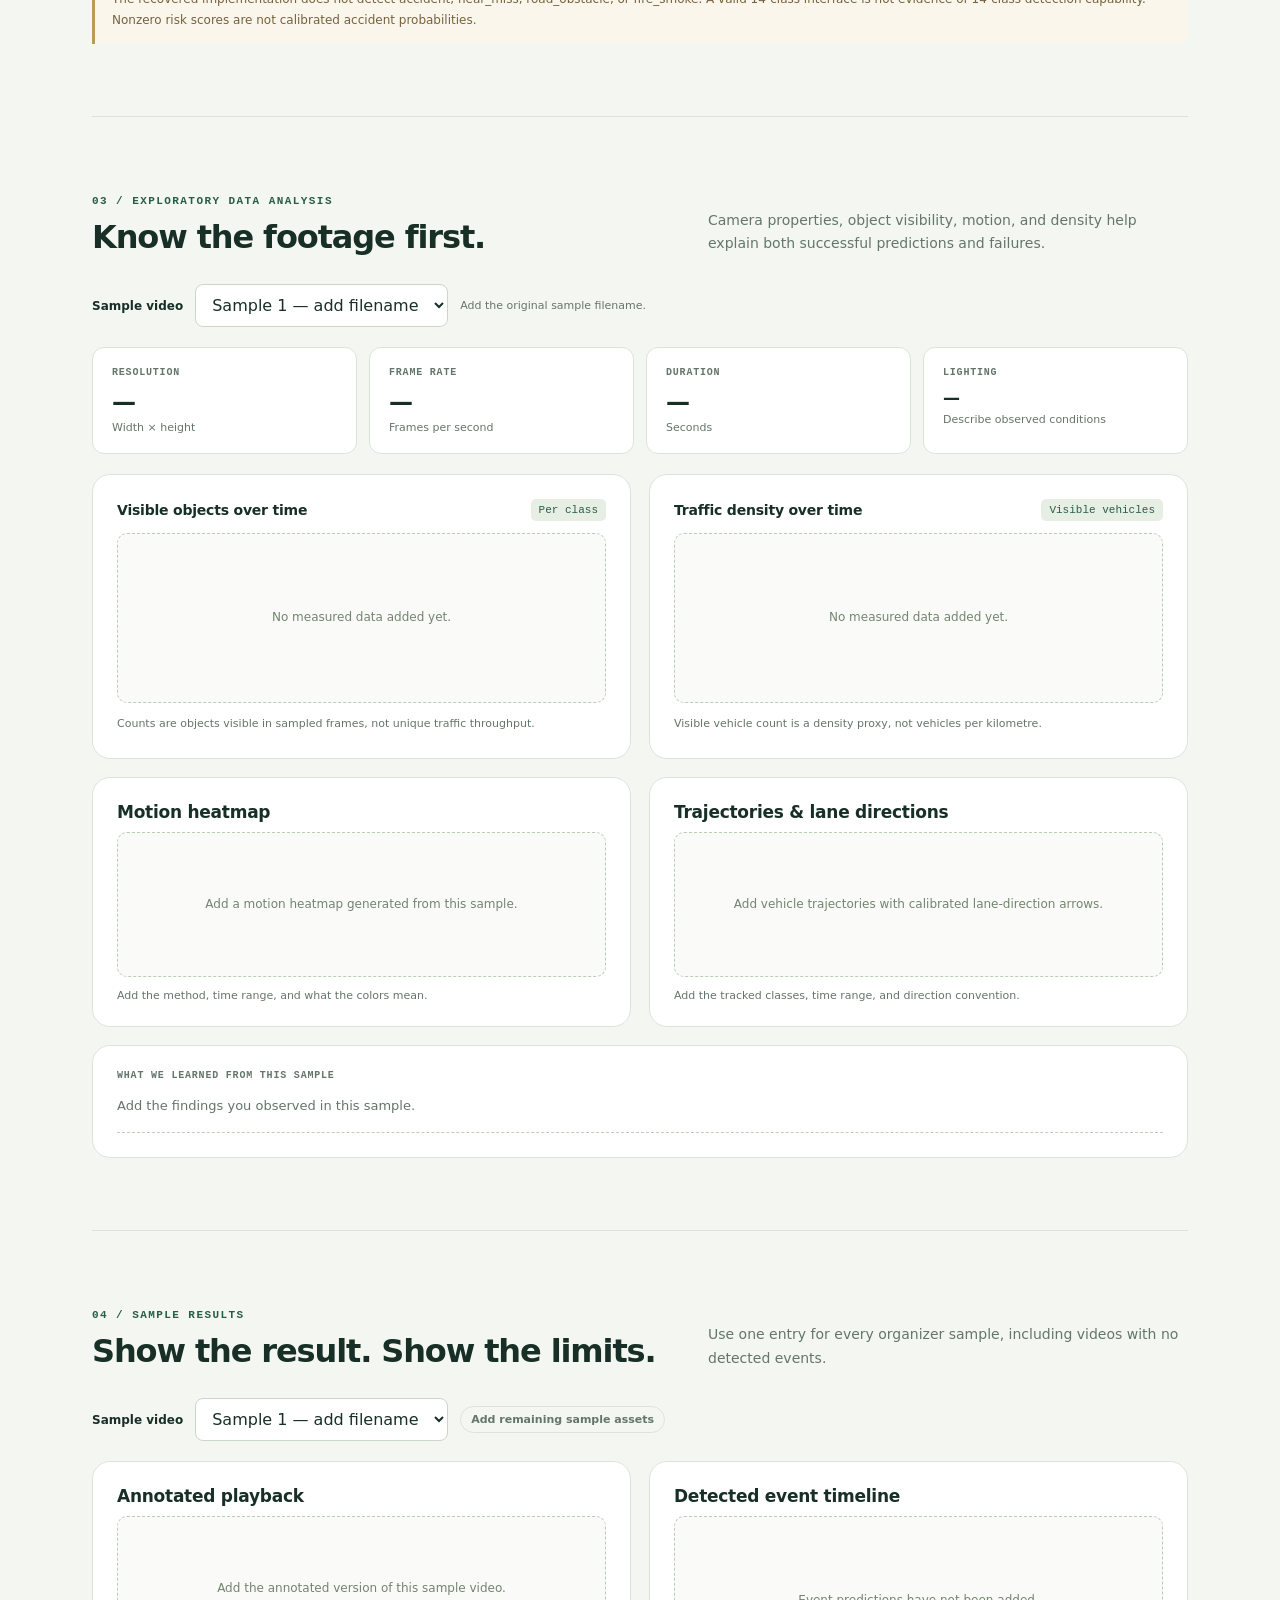
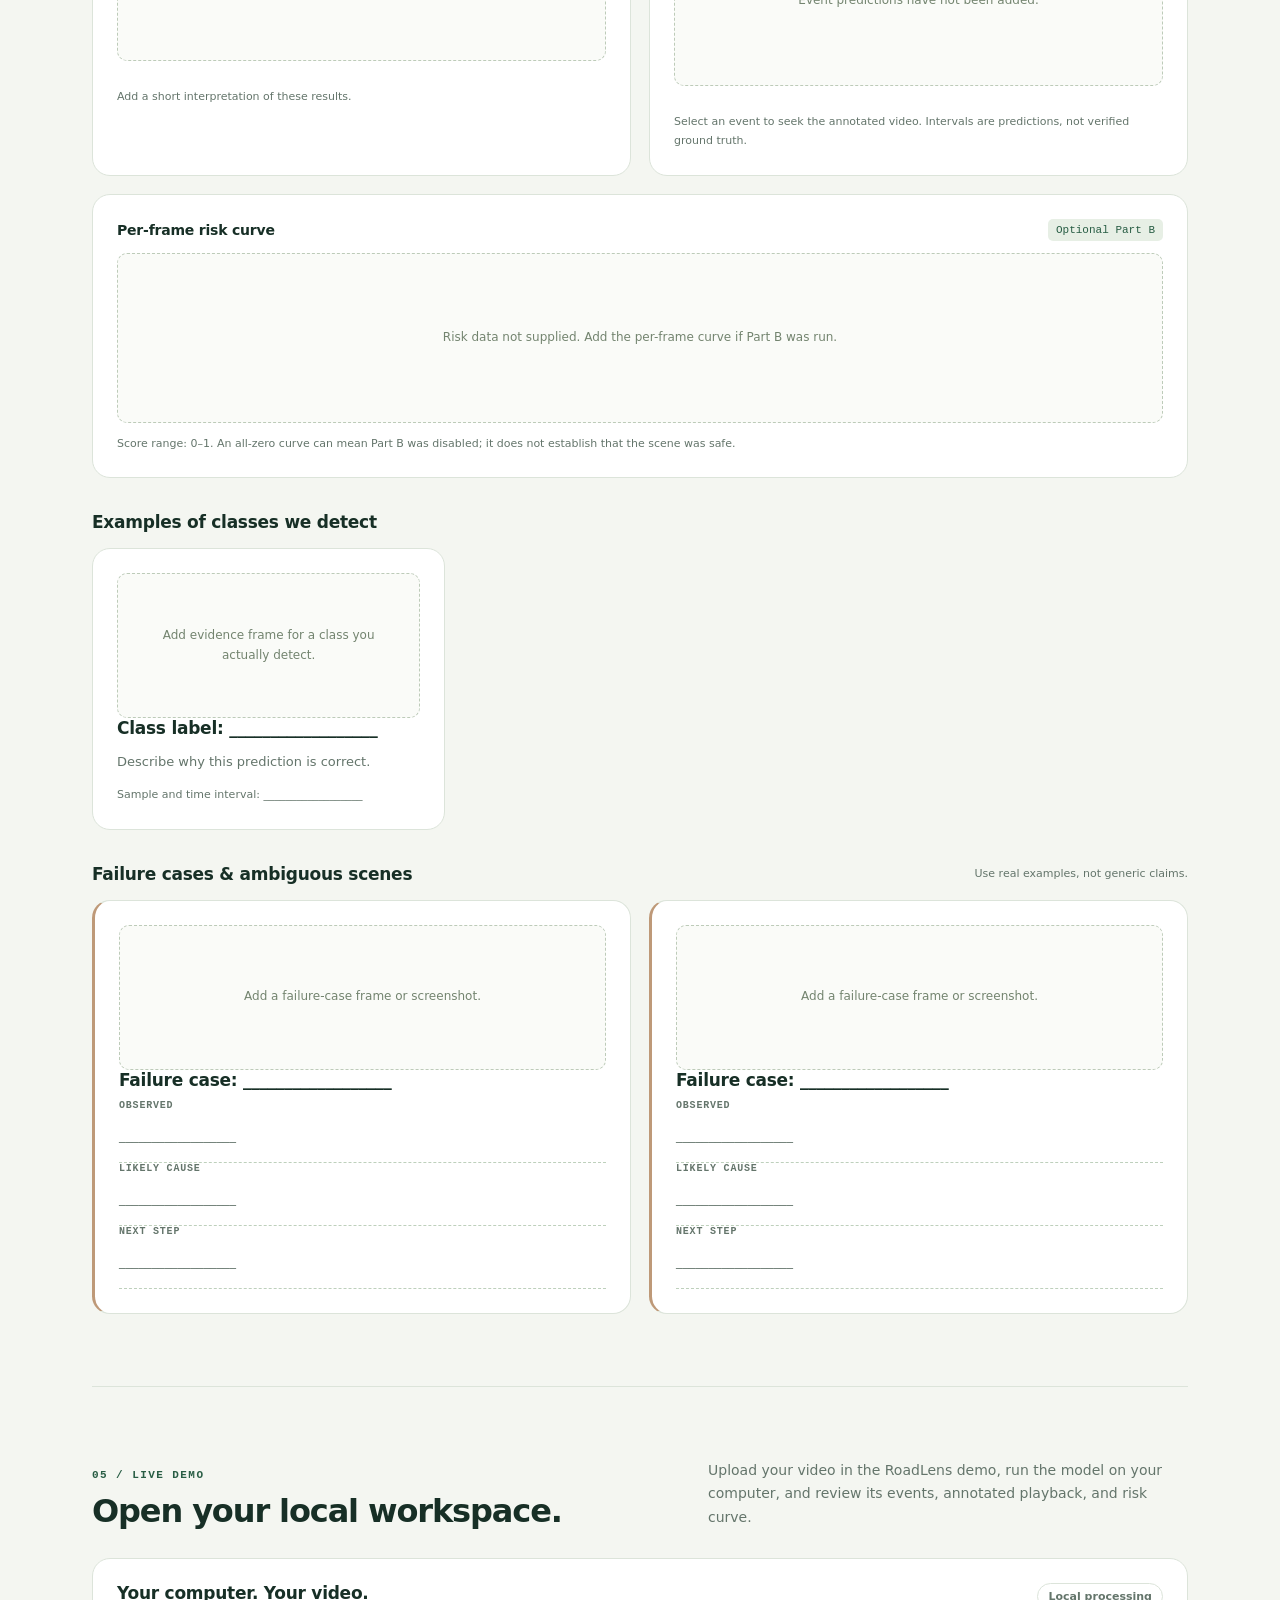
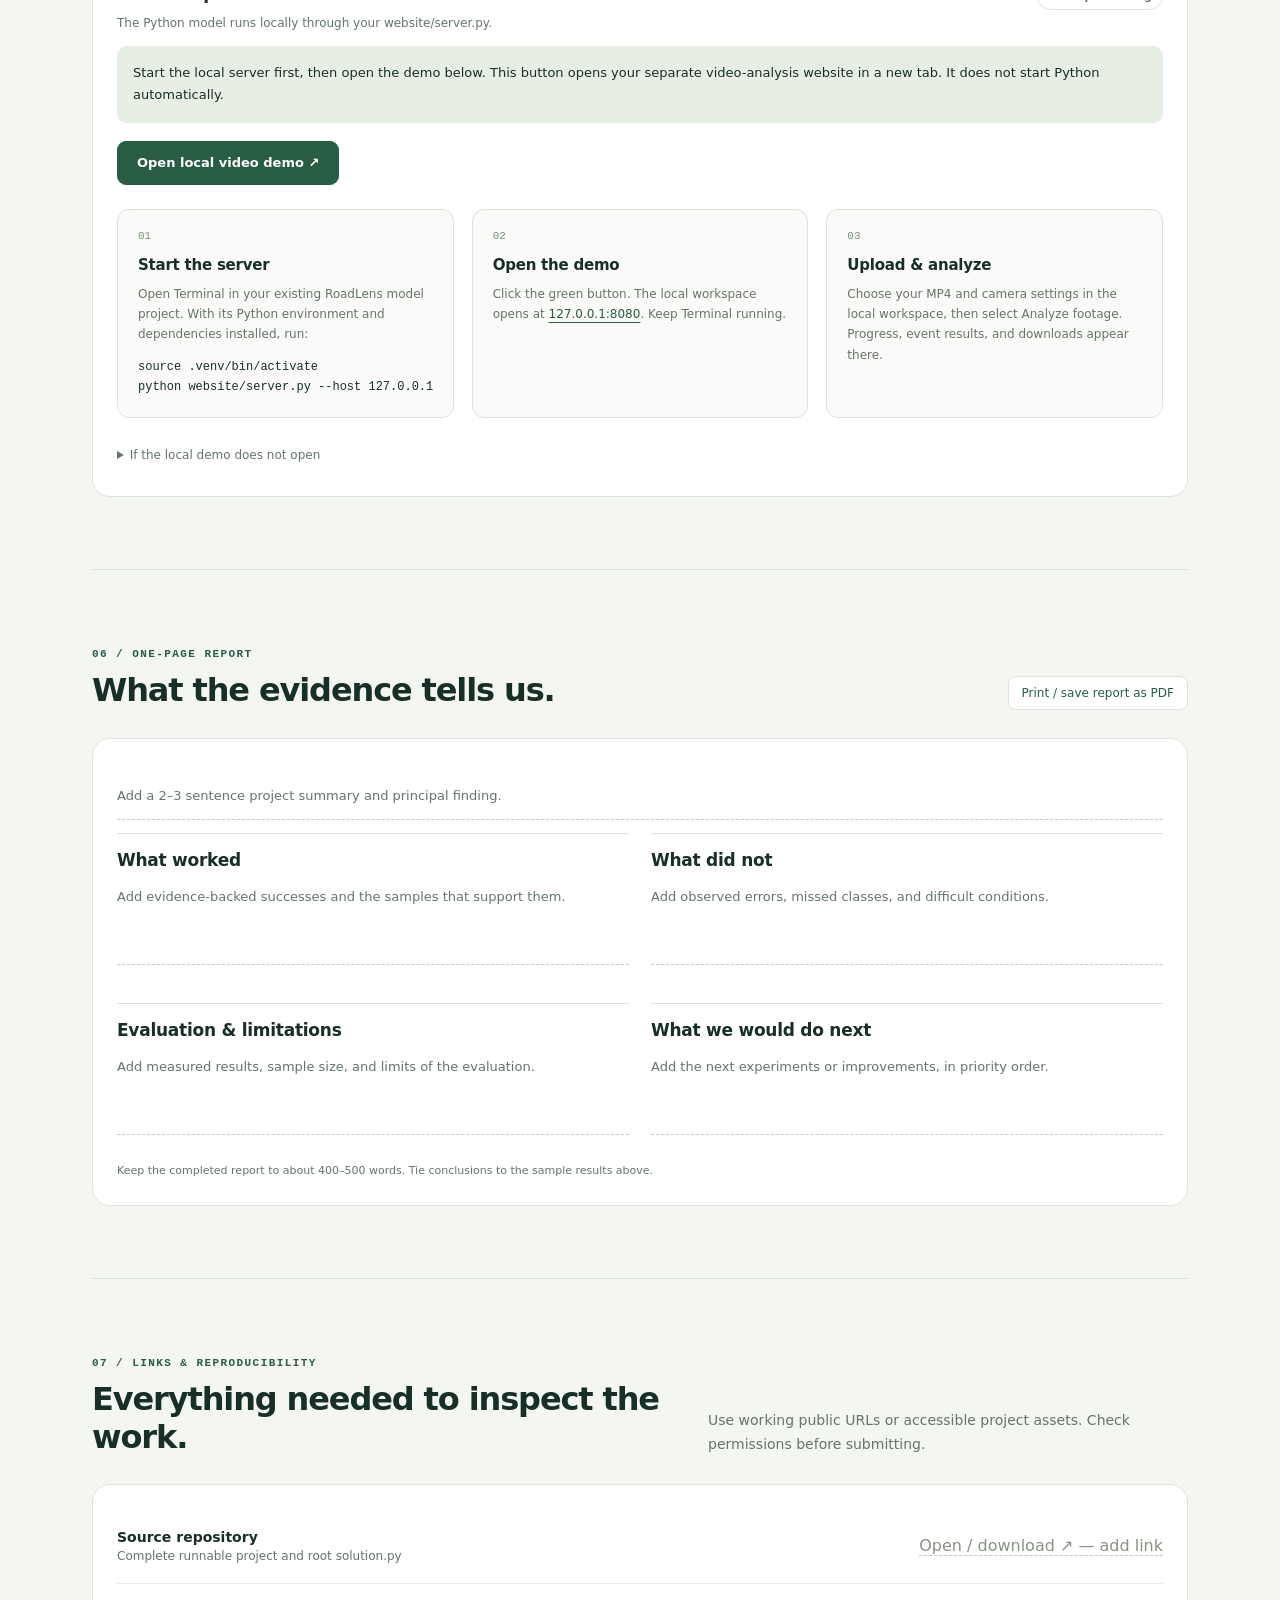
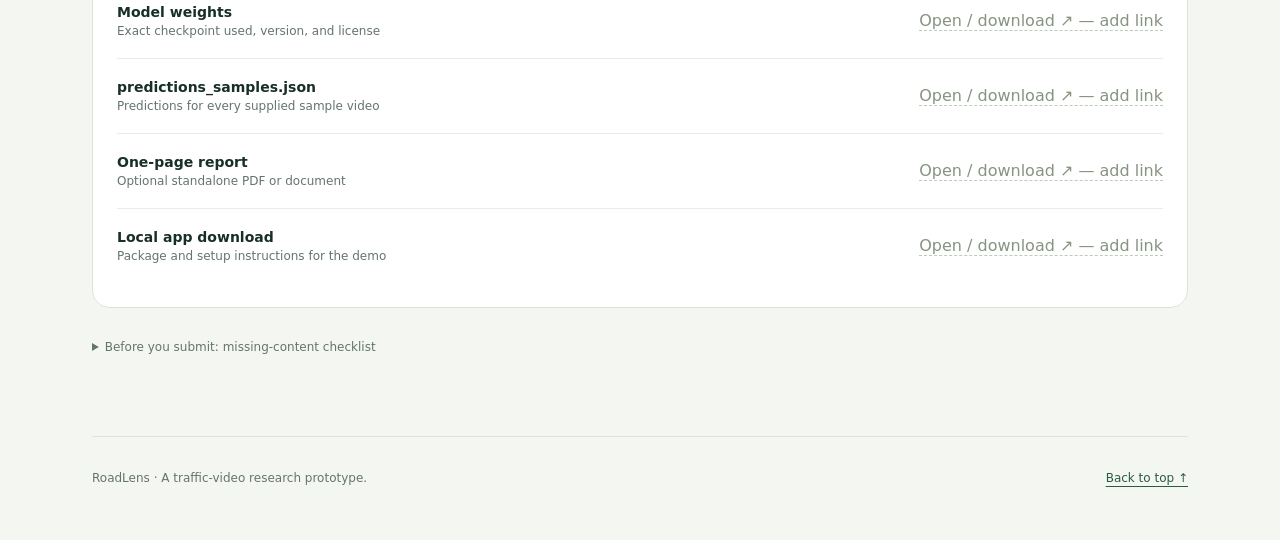
==== commit da95f80c: "added server.py" ====
--- a/static/index.html
+++ b/static/index.html
@@ -1637,50 +1637,50 @@
     <!-- EDIT CONTENT HERE. Empty strings/arrays are intentional: supply real project information. -->
     <script id="site-content" type="application/json">
       {
-        "teamName": "",
+        "teamName": "JAM",
         "members": [
           {
-            "name": "",
-            "role": "",
-            "contribution": "",
-            "photo": "",
-            "github": "",
-            "linkedin": "",
+            "name": "Jaxongir Saidjanov",
+            "role": "Backend Engineer",
+            "contribution": "Logic of website",
+            "photo": "assets/IMG_3274.jpeg",
+            "github": "https://github.com/megarevenge",
+            "linkedin": "https://www.linkedin.com/in/jaxongir-saidjanov-91156a2b5/",
+            "portfolio": " "
+          },
+          {
+            "name": "Muhammad Egamov",
+            "role": "Video Algorithm Specialist",
+            "contribution": "Build an algorithm",
+            "photo": "assets/my_picture.png",
+            "github": "https://github.com/CosmosByME",
+            "linkedin": "https://www.linkedin.com/in/muhammad-egamov",
             "portfolio": ""
           },
           {
-            "name": "",
-            "role": "",
-            "contribution": "",
-            "photo": "",
-            "github": "",
-            "linkedin": "",
-            "portfolio": ""
-          },
-          {
-            "name": "",
-            "role": "",
-            "contribution": "",
-            "photo": "",
-            "github": "",
-            "linkedin": "",
+            "name": "Abdurrahmon Jurayev",
+            "role": "Frontend Engineer",
+            "contribution": "UX/UI design",
+            "photo": "assets/abdurrahmon.jpeg",
+            "github": "https://github.com/abdurrahmonjurayev",
+            "linkedin": "https://www.linkedin.com/in/abdurrahmon-jurayev-9948b53ba/",
             "portfolio": ""
           }
         ],
         "projects": [
           {
-            "name": "",
-            "description": "",
-            "contribution": "",
-            "image": "",
-            "url": ""
+            "name": "GameBox",
+            "description": "A simple PC application that contains many games is commonly referred to as a gaming platform, digital distribution platform, or all-in-one gaming launcher.",
+            "contribution": " ",
+            "image": "assets/gamebox.jpeg",
+            "url": "https://github.com/megarevenge/GameBox"
           },
           {
-            "name": "",
-            "description": "",
-            "contribution": "",
-            "image": "",
-            "url": ""
+            "name": "TBS Bank (redesign)",
+            "description": "A simple bank application which can not confuse the user",
+            "contribution": " ",
+            "image": "assets/tbs.jpeg",
+            "url": "https://github.com/CosmosByME/tbc"
           }
         ],
         "approach": {
